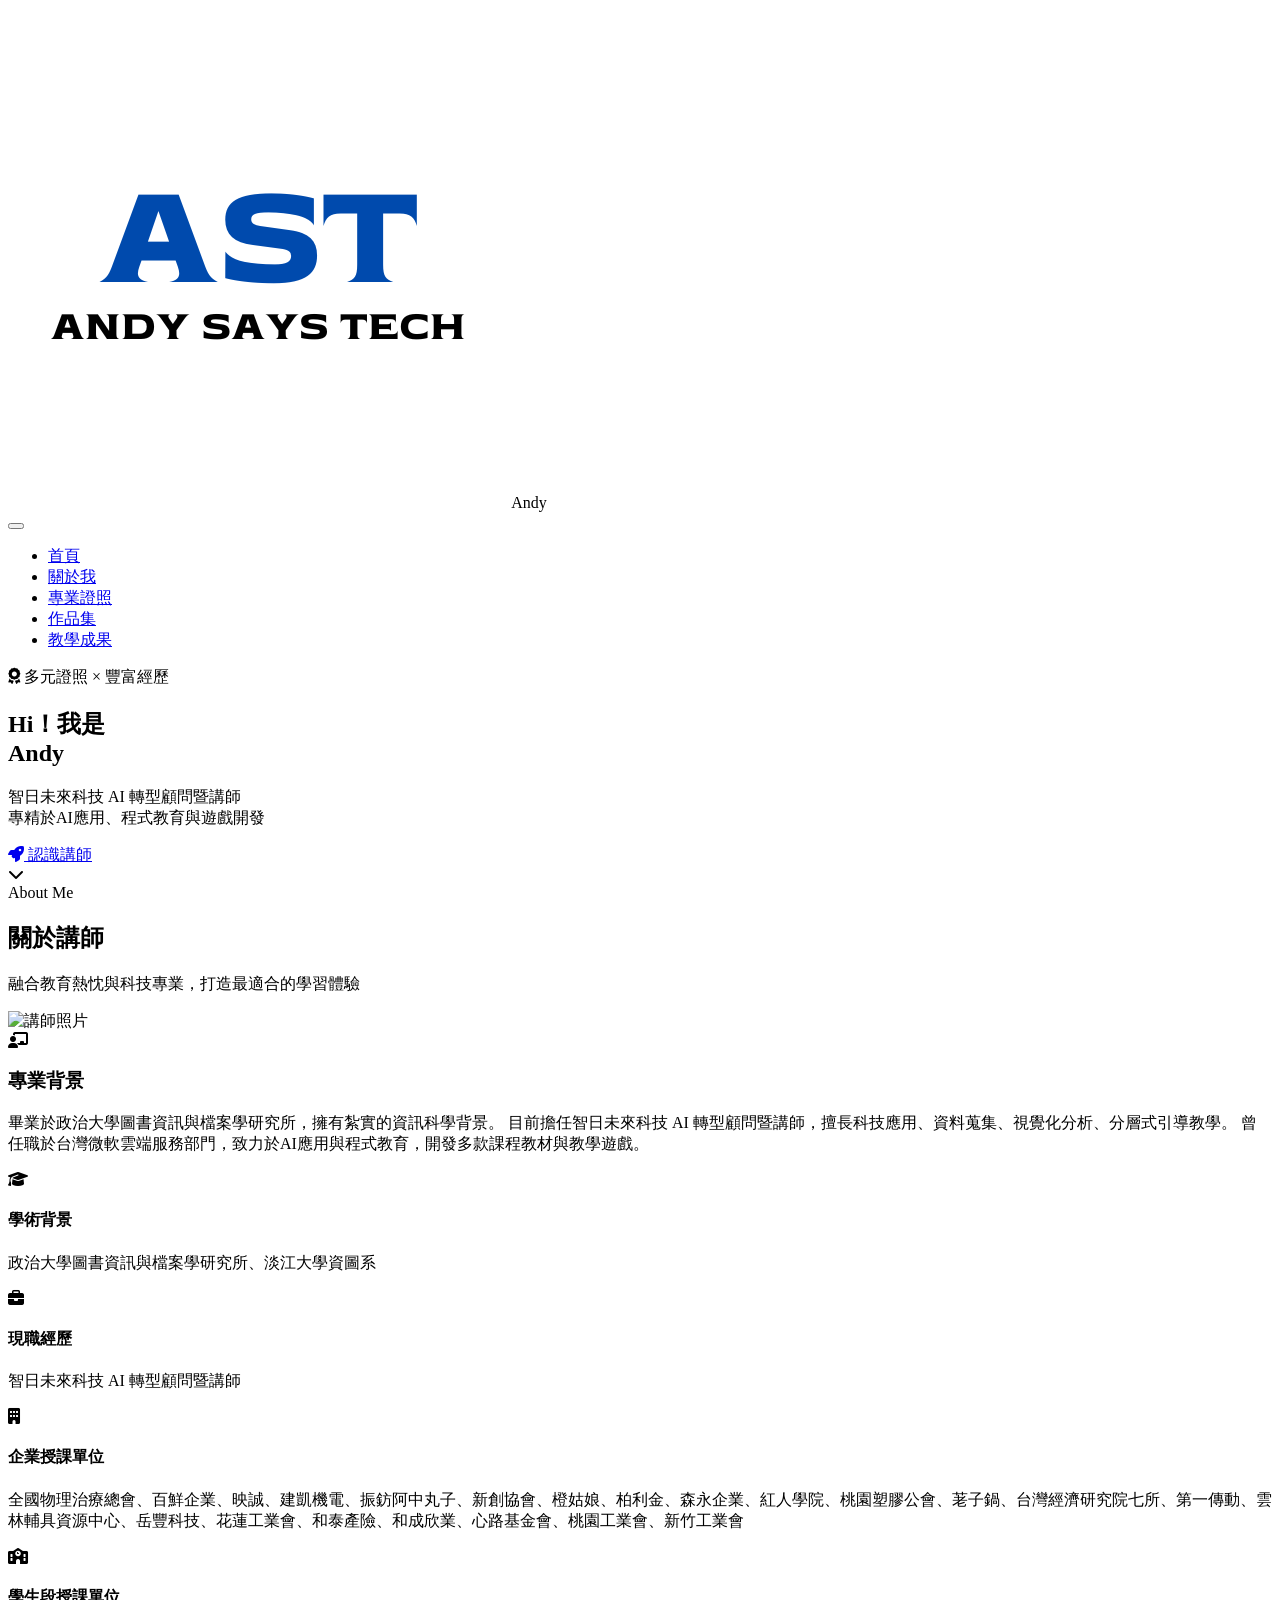
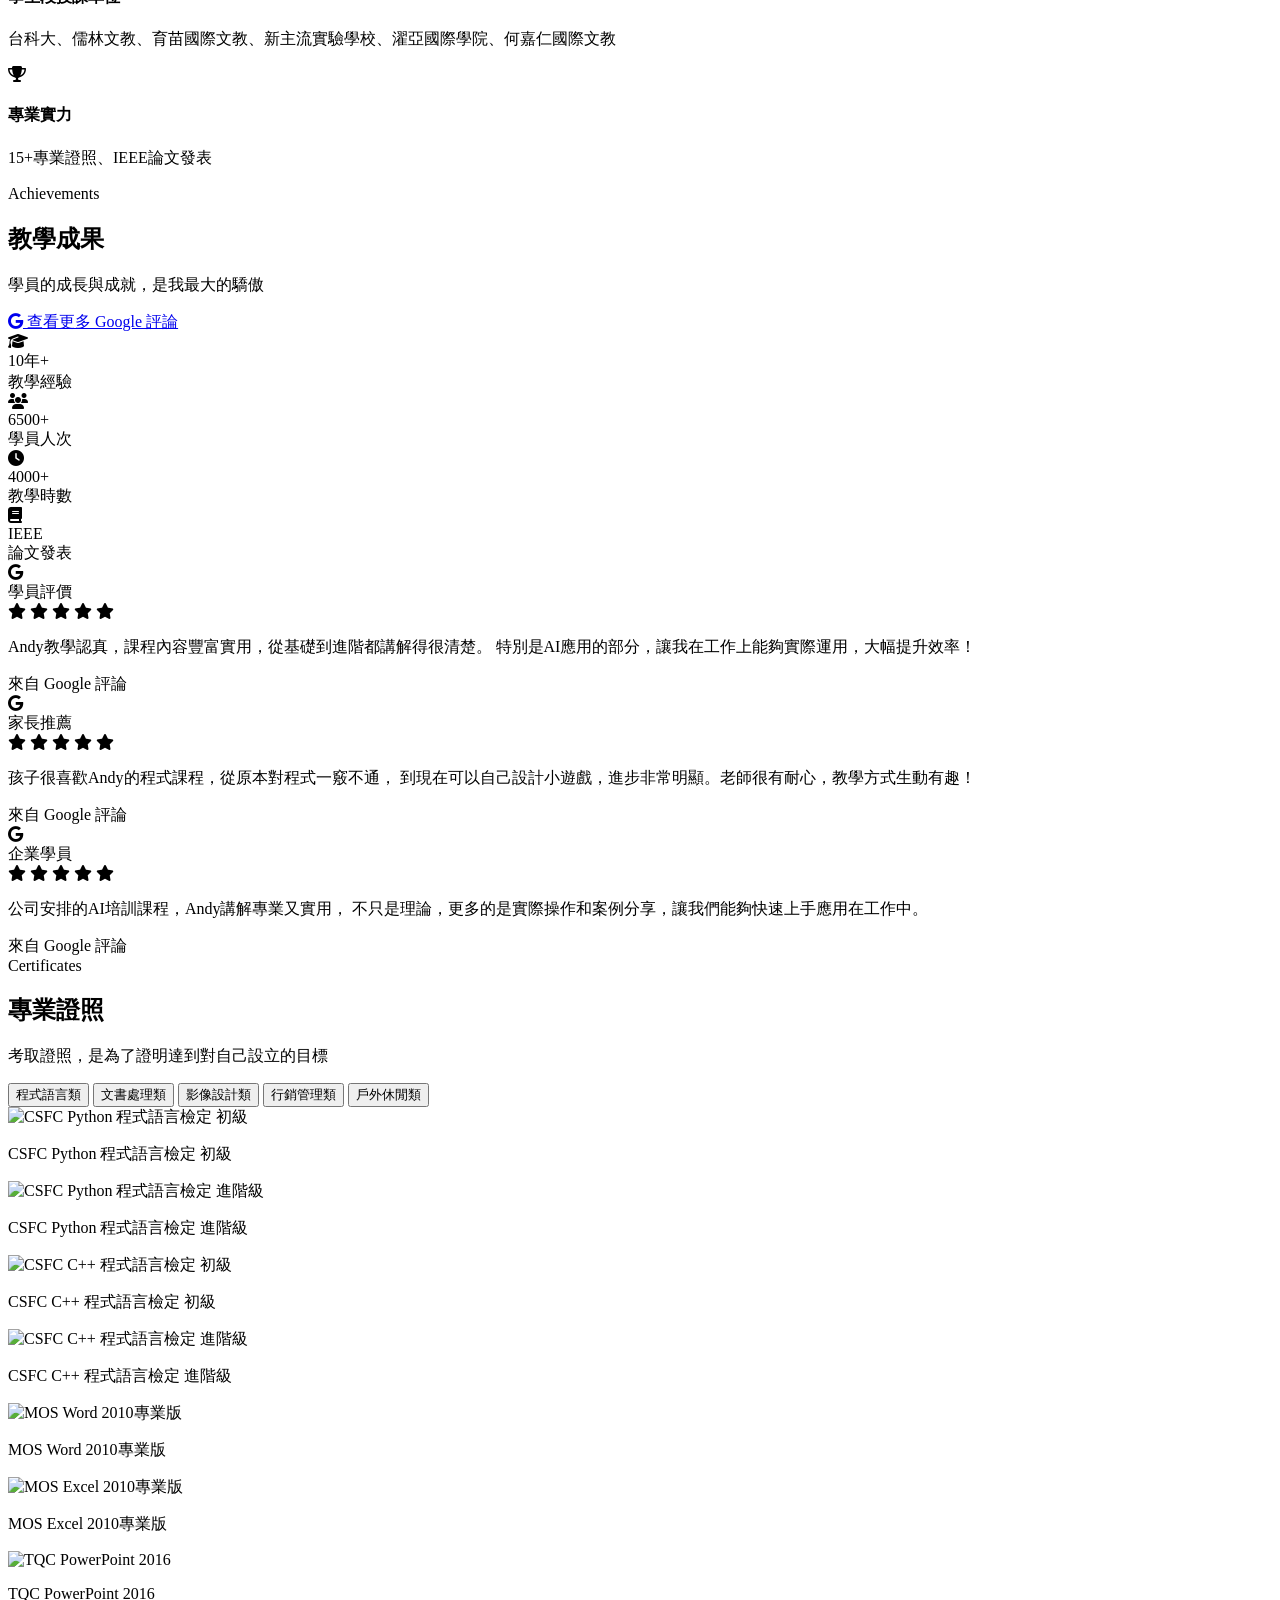
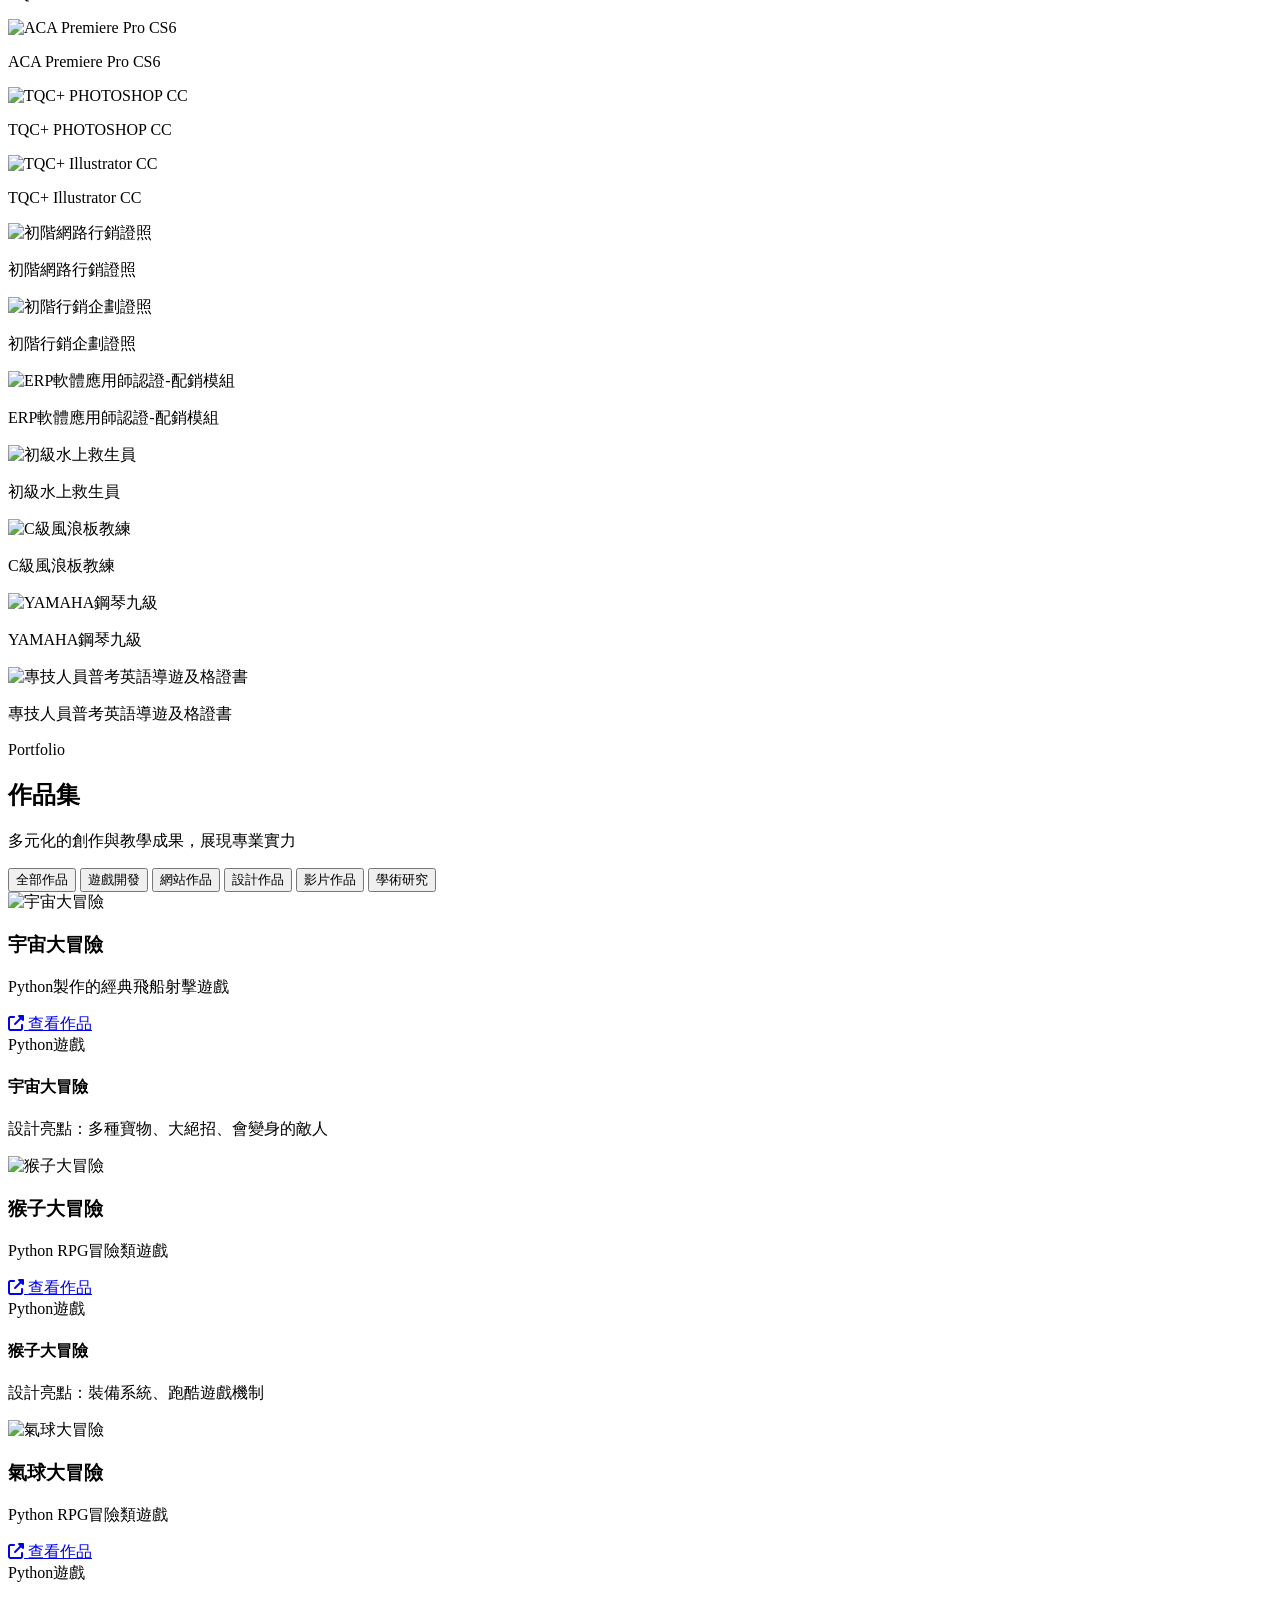
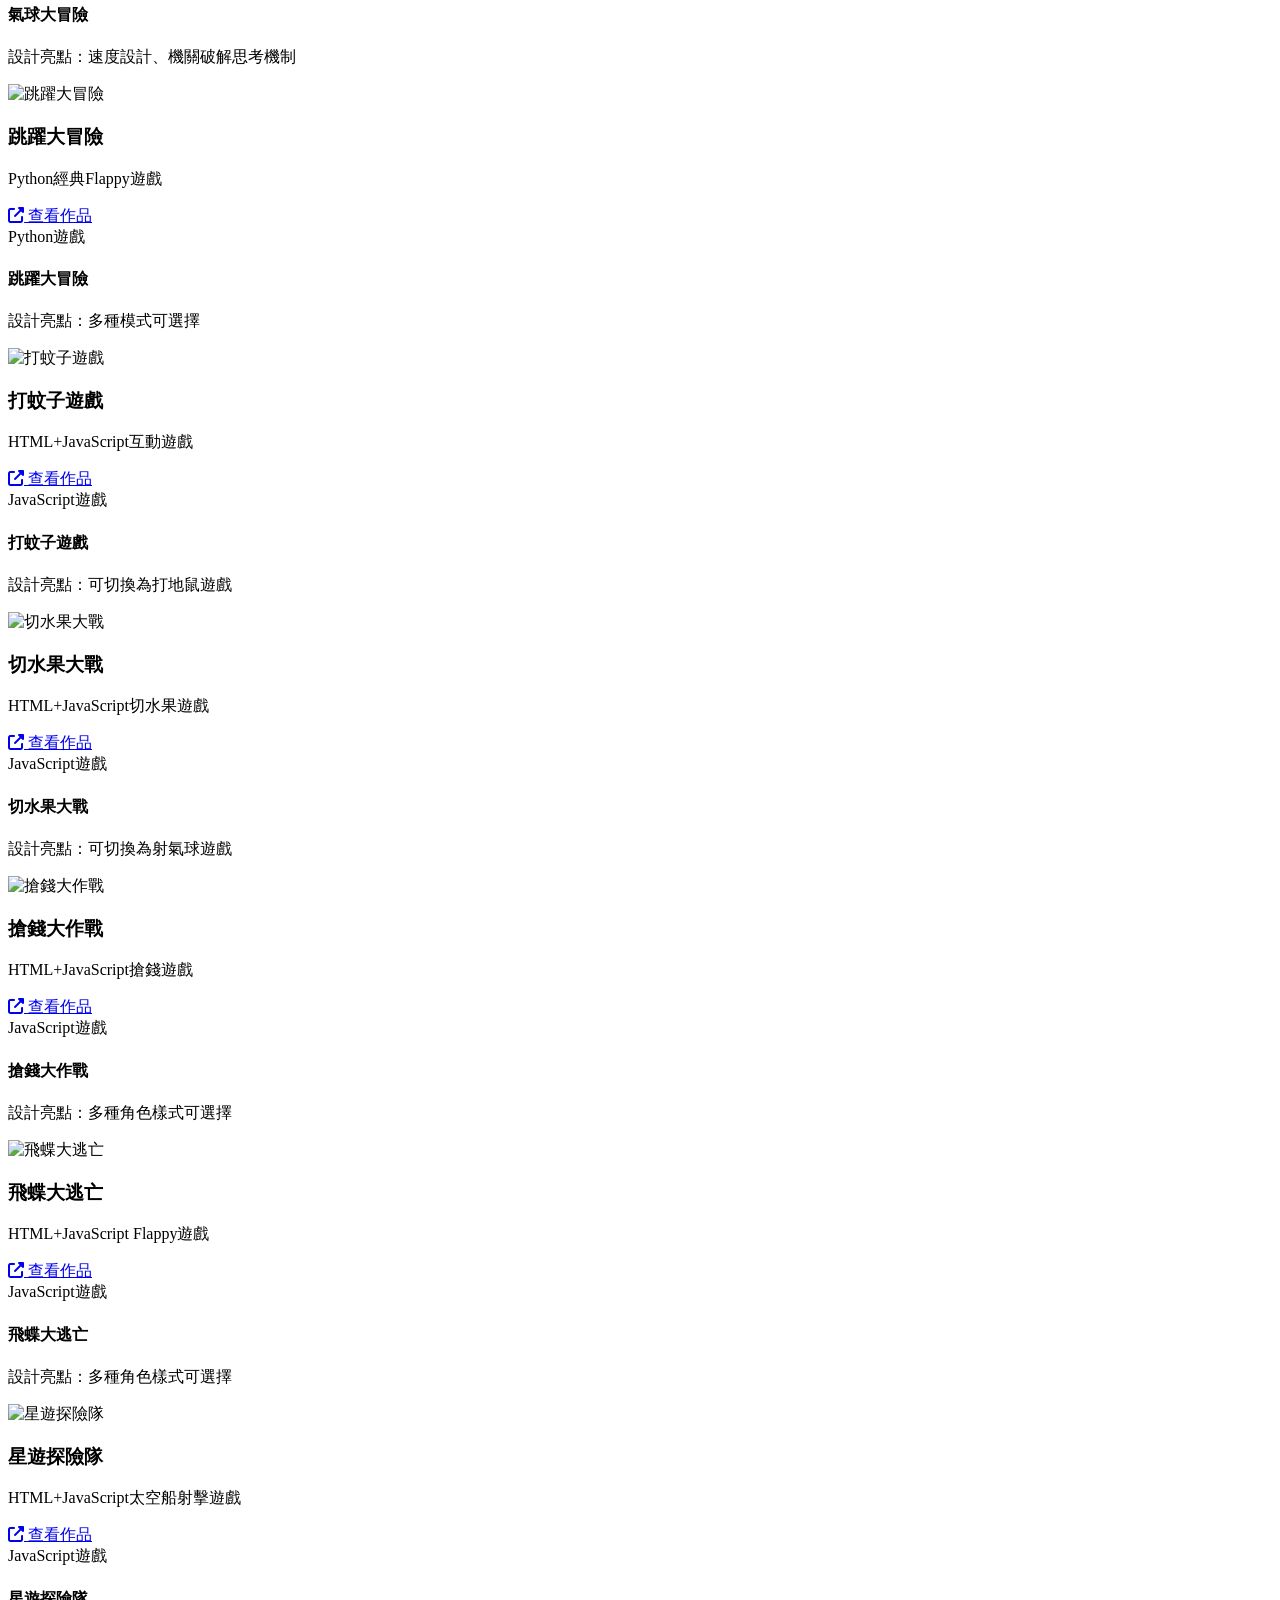
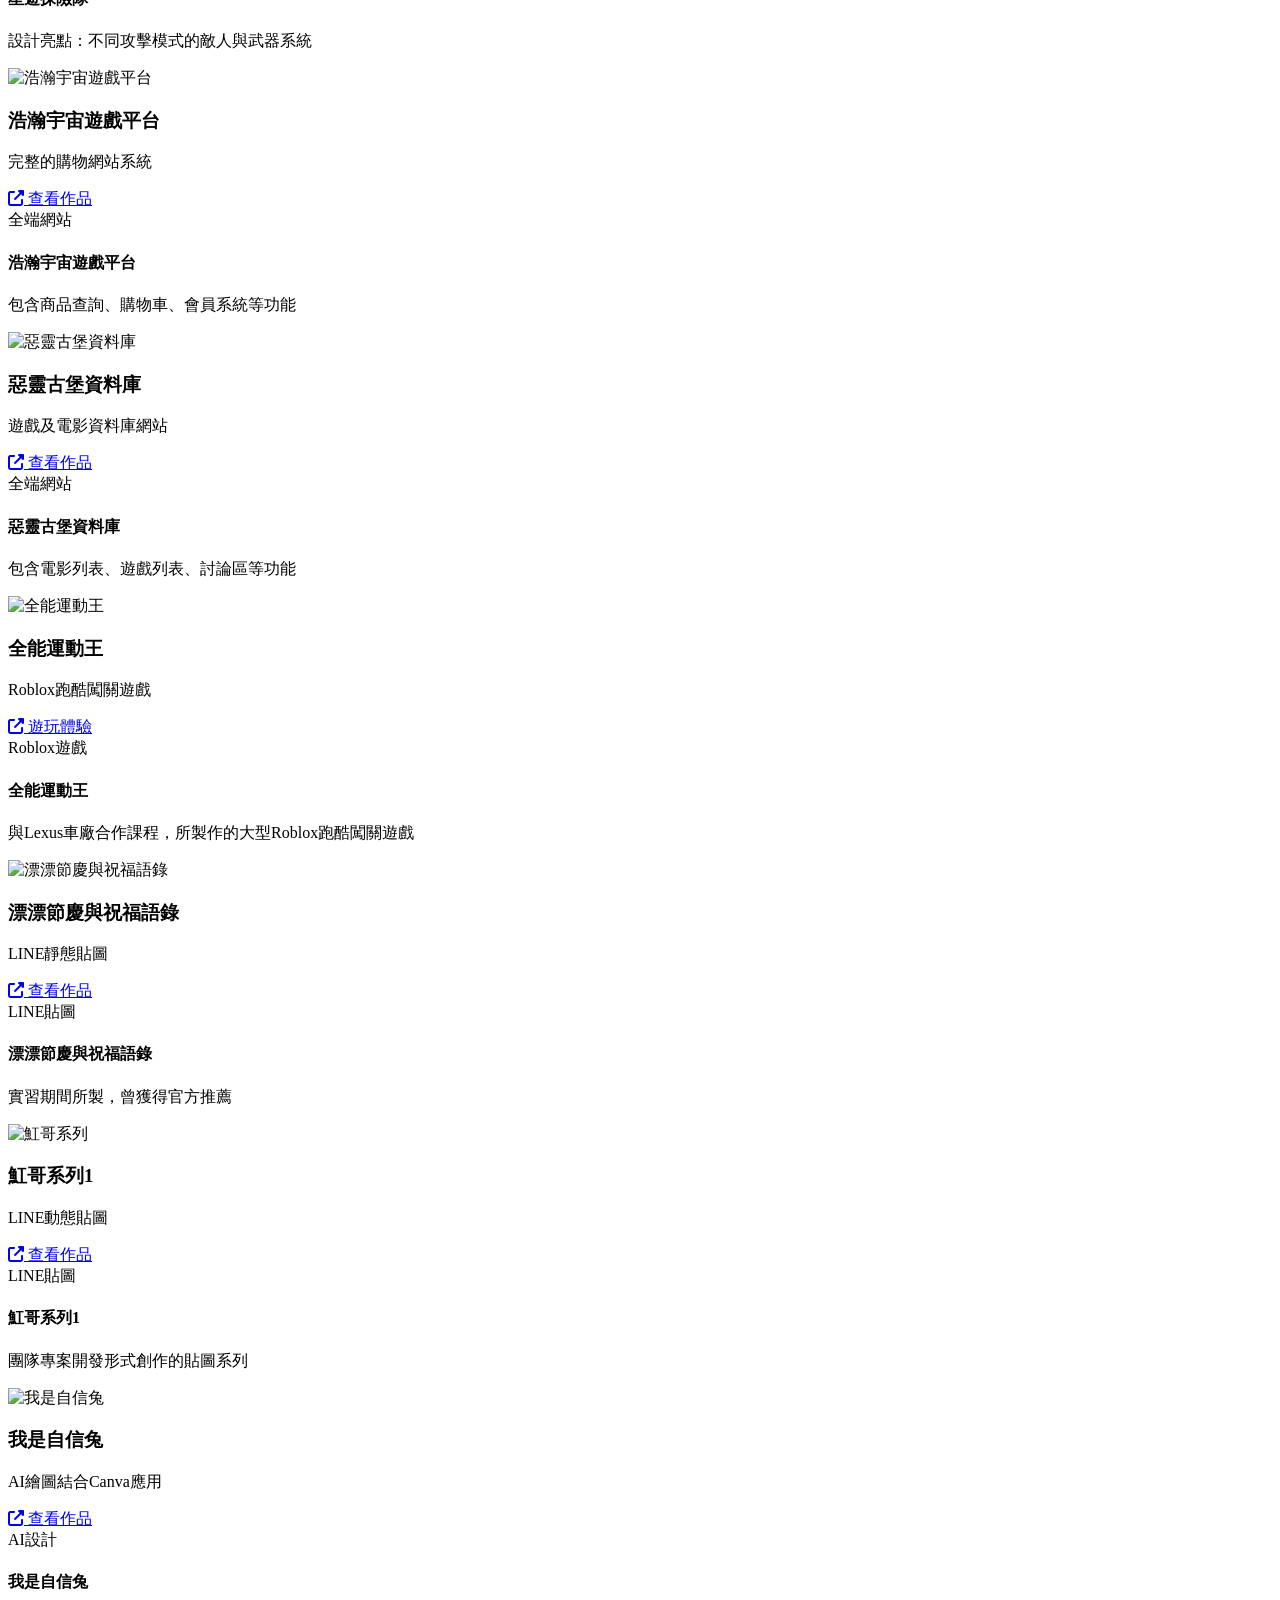
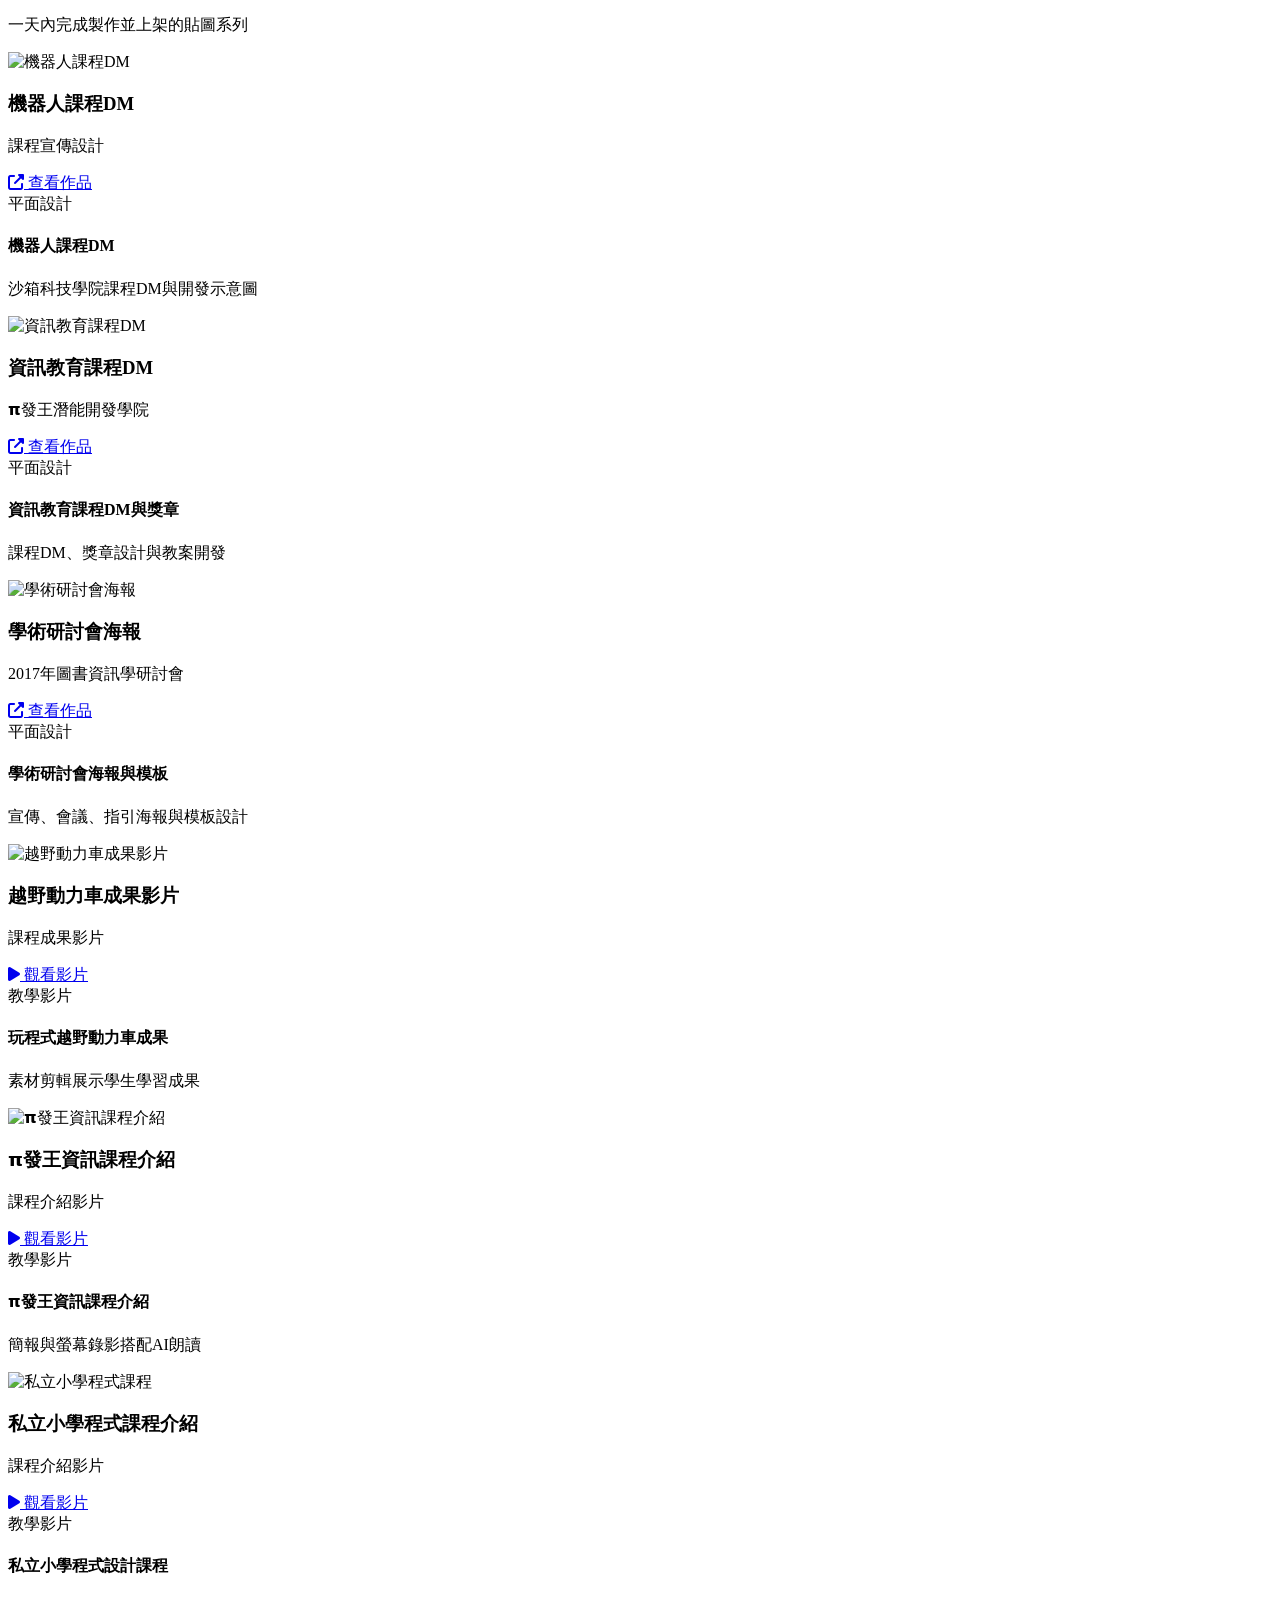
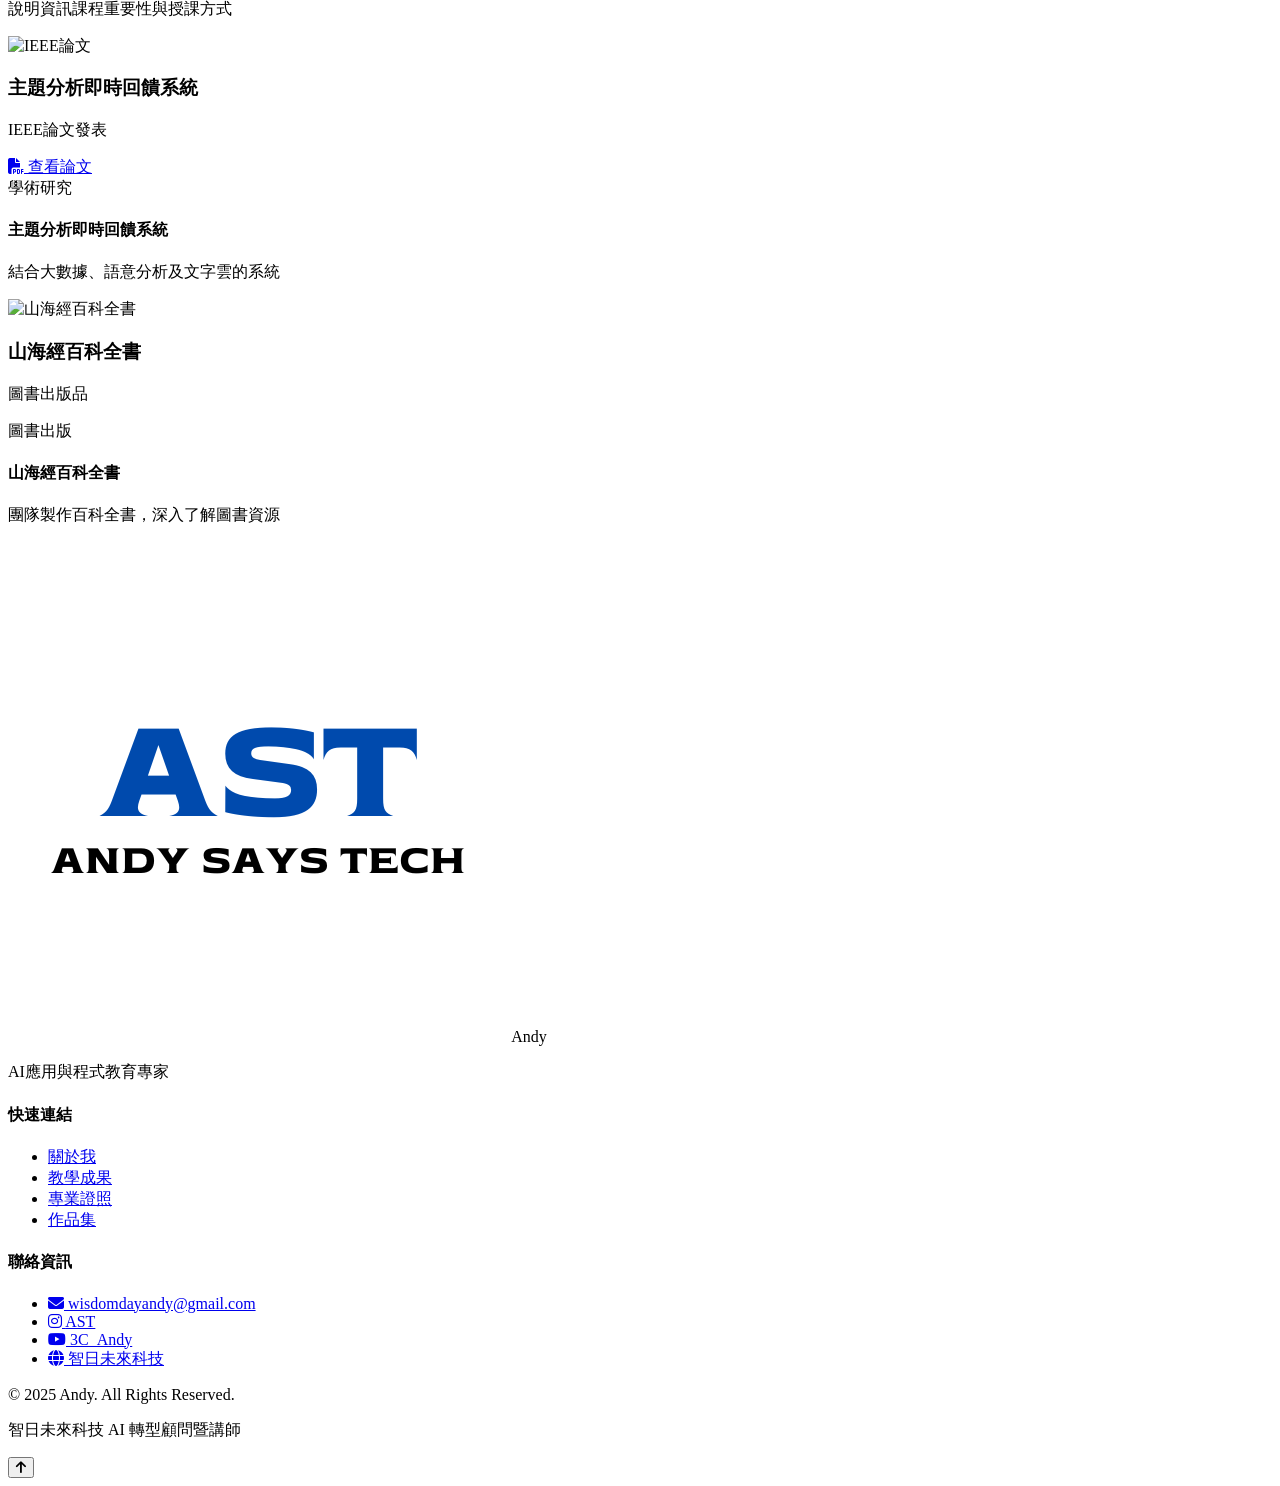
==== index.html @ 4bd56fa6 "Update: 更換為AndySaysTech品牌，使用AST.png logo" ====
<!DOCTYPE html>
<html lang="zh-TW">
<head>
    <meta charset="UTF-8">
    <meta name="viewport" content="width=device-width, initial-scale=1.0">
    <meta name="description" content="Andy - 智日未來科技 AI 轉型顧問暨講師，專精AI應用、程式教育、資料分析與教學遊戲開發">
    <meta name="keywords" content="Andy, AndySaysTech, AI教育, Python教學, JavaScript遊戲, AI應用, 智日未來科技, 程式教育">
    <meta name="author" content="Andy">
    <title>Andy | AI應用與程式教育專家</title>
    <link rel="icon" type="image/png" href="images/AST.png">
    <link rel="stylesheet" href="assets/css/instructor.css">
    <link rel="stylesheet" href="https://cdnjs.cloudflare.com/ajax/libs/font-awesome/6.4.0/css/all.min.css">
</head>
<body>
    <!-- 導航列 -->
    <nav class="navbar" id="navbar">
        <div class="container">
            <div class="nav-wrapper">
                <div class="logo">
                    <img src="images/AST.png" alt="Andy" class="logo-avatar">
                    <span>Andy</span>
                </div>
                <button class="mobile-menu-toggle" id="mobileMenuToggle">
                    <span></span>
                    <span></span>
                    <span></span>
                </button>
                <ul class="nav-menu" id="navMenu">
                    <li><a href="#home" class="nav-link">首頁</a></li>
                    <li><a href="#about" class="nav-link">關於我</a></li>
                    <li><a href="#certificates" class="nav-link">專業證照</a></li>
                    <li><a href="#portfolio" class="nav-link">作品集</a></li>
                    <li><a href="#achievements" class="nav-link">教學成果</a></li>
                </ul>
            </div>
        </div>
    </nav>

    <!-- 主視覺橫幅 -->
    <section id="home" class="hero">
        <div class="hero-background">
            <!-- 背景輪播圖片 -->
            <div class="hero-slideshow">
                <div class="hero-slide active" style="background-image: url('images/AI 課程培訓現場.jpg');"></div>
                <div class="hero-slide" style="background-image: url('images/實體課程實況.jpg');"></div>
                <div class="hero-slide" style="background-image: url('images/智日未來科技教育現場.jpg');"></div>
                <div class="hero-slide" style="background-image: url('images/企業內訓實戰.jpg');"></div>
            </div>
            <div class="hero-overlay"></div>
            <div class="tech-pattern"></div>
        </div>
        <div class="container">
            <div class="hero-content">
                <div class="hero-badge">
                    <i class="fas fa-award"></i>
                    <span>多元證照 × 豐富經歷</span>
                </div>
                <h1 class="hero-title">
                    Hi！我是<br>
                    <span class="gradient-text">Andy</span>
                </h1>
                <p class="hero-subtitle">
                    智日未來科技 AI 轉型顧問暨講師<br>
                    專精於AI應用、程式教育與遊戲開發
                </p>
                <div class="hero-buttons">
                    <a href="#about" class="btn btn-primary">
                        <i class="fas fa-rocket"></i>
                        認識講師
                    </a>
                </div>
            </div>
        </div>
        <div class="scroll-indicator">
            <i class="fas fa-chevron-down"></i>
        </div>
    </section>

    <!-- 關於我 -->
    <section id="about" class="about">
        <div class="container">
            <div class="section-header">
                <span class="section-tag">About Me</span>
                <h2 class="section-title">關於講師</h2>
                <p class="section-subtitle">融合教育熱忱與科技專業，打造最適合的學習體驗</p>
            </div>
            <div class="about-content">
                <div class="about-image">
                    <div class="image-wrapper">
                        <img src="images/aboutme.png" alt="講師照片">
                        <div class="image-overlay">
                            <i class="fas fa-chalkboard-teacher"></i>
                        </div>
                    </div>
                </div>
                <div class="about-info">
                    <div class="about-text">
                        <h3>專業背景</h3>
                        <p>
                            畢業於政治大學圖書資訊與檔案學研究所，擁有紮實的資訊科學背景。
                            目前擔任智日未來科技 AI 轉型顧問暨講師，擅長科技應用、資料蒐集、視覺化分析、分層式引導教學。
                            曾任職於台灣微軟雲端服務部門，致力於AI應用與程式教育，開發多款課程教材與教學遊戲。
                        </p>
                    </div>
                    <div class="about-highlights">
                        <div class="highlight-item">
                            <div class="highlight-icon">
                                <i class="fas fa-graduation-cap"></i>
                            </div>
                            <div class="highlight-content">
                                <h4>學術背景</h4>
                                <p>政治大學圖書資訊與檔案學研究所、淡江大學資圖系</p>
                            </div>
                        </div>
                        <div class="highlight-item">
                            <div class="highlight-icon">
                                <i class="fas fa-briefcase"></i>
                            </div>
                            <div class="highlight-content">
                                <h4>現職經歷</h4>
                                <p>智日未來科技 AI 轉型顧問暨講師</p>
                            </div>
                        </div>
                        <div class="highlight-item">
                            <div class="highlight-icon">
                                <i class="fas fa-building"></i>
                            </div>
                            <div class="highlight-content">
                                <h4>企業授課單位</h4>
                                <p>全國物理治療總會、百鮮企業、映誠、建凱機電、振鈁阿中丸子、新創協會、橙姑娘、柏利金、森永企業、紅人學院、桃園塑膠公會、荖子鍋、台灣經濟研究院七所、第一傳動、雲林輔具資源中心、岳豐科技、花蓮工業會、和泰產險、和成欣業、心路基金會、桃園工業會、新竹工業會</p>
                            </div>
                        </div>
                        <div class="highlight-item">
                            <div class="highlight-icon">
                                <i class="fas fa-school"></i>
                            </div>
                            <div class="highlight-content">
                                <h4>學生段授課單位</h4>
                                <p>台科大、儒林文教、育苗國際文教、新主流實驗學校、濯亞國際學院、何嘉仁國際文教</p>
                            </div>
                        </div>
                        <div class="highlight-item">
                            <div class="highlight-icon">
                                <i class="fas fa-trophy"></i>
                            </div>
                            <div class="highlight-content">
                                <h4>專業實力</h4>
                                <p>15+專業證照、IEEE論文發表</p>
                            </div>
                        </div>
                    </div>
                </div>
            </div>
        </div>
    </section>

    <!-- 教學成果 -->
    <section id="achievements" class="achievements">
        <div class="container">
            <div class="section-header">
                <span class="section-tag">Achievements</span>
                <h2 class="section-title">教學成果</h2>
                <p class="section-subtitle">學員的成長與成就，是我最大的驕傲</p>
                <a href="https://www.google.com/maps/place/%E7%91%9E%E6%AF%94%E6%99%BA%E6%85%A7%E7%A7%91%E6%8A%80%E8%82%A1%E4%BB%BD%E6%9C%89%E9%99%90%E5%85%AC%E5%8F%B8+airabbi+%2F+CodingBar/@25.0415706,121.5337444,17z/data=!4m8!3m7!1s0x3442a9bc89c7b333:0xd39313f859bc9d88!8m2!3d25.0415706!4d121.5363193!9m1!1b1!16s%2Fg%2F11kl2f_qr_?entry=ttu&g_ep=EgoyMDI1MTIwOS4wIKXMDSoKLDEwMDc5MjA3MUgBUAM%3D" target="_blank" class="google-reviews-link">
                    <i class="fab fa-google"></i> 查看更多 Google 評論
                </a>
            </div>
            <div class="achievements-content">
                <div class="achievement-stats">
                    <div class="stat-card">
                        <div class="stat-icon">
                            <i class="fas fa-graduation-cap"></i>
                        </div>
                        <div class="stat-info">
                            <div class="stat-value">10年+</div>
                            <div class="stat-label">教學經驗</div>
                        </div>
                    </div>
                    <div class="stat-card">
                        <div class="stat-icon">
                            <i class="fas fa-users"></i>
                        </div>
                        <div class="stat-info">
                            <div class="stat-value">6500+</div>
                            <div class="stat-label">學員人次</div>
                        </div>
                    </div>
                    <div class="stat-card">
                        <div class="stat-icon">
                            <i class="fas fa-clock"></i>
                        </div>
                        <div class="stat-info">
                            <div class="stat-value">4000+</div>
                            <div class="stat-label">教學時數</div>
                        </div>
                    </div>
                    <div class="stat-card">
                        <div class="stat-icon">
                            <i class="fas fa-book"></i>
                        </div>
                        <div class="stat-info">
                            <div class="stat-value">IEEE</div>
                            <div class="stat-label">論文發表</div>
                        </div>
                    </div>
                </div>
                <div class="testimonials">
                    <!-- Google評論 1 -->
                    <div class="testimonial-card google-review">
                        <div class="review-header">
                            <div class="author-avatar">
                                <i class="fab fa-google"></i>
                            </div>
                            <div class="author-info">
                                <div class="author-name">學員評價</div>
                                <div class="review-stars">
                                    <i class="fas fa-star"></i>
                                    <i class="fas fa-star"></i>
                                    <i class="fas fa-star"></i>
                                    <i class="fas fa-star"></i>
                                    <i class="fas fa-star"></i>
                                </div>
                            </div>
                        </div>
                        <p class="testimonial-text">
                            Andy教學認真，課程內容豐富實用，從基礎到進階都講解得很清楚。
                            特別是AI應用的部分，讓我在工作上能夠實際運用，大幅提升效率！
                        </p>
                        <div class="review-source">來自 Google 評論</div>
                    </div>

                    <!-- Google評論 2 -->
                    <div class="testimonial-card google-review">
                        <div class="review-header">
                            <div class="author-avatar">
                                <i class="fab fa-google"></i>
                            </div>
                            <div class="author-info">
                                <div class="author-name">家長推薦</div>
                                <div class="review-stars">
                                    <i class="fas fa-star"></i>
                                    <i class="fas fa-star"></i>
                                    <i class="fas fa-star"></i>
                                    <i class="fas fa-star"></i>
                                    <i class="fas fa-star"></i>
                                </div>
                            </div>
                        </div>
                        <p class="testimonial-text">
                            孩子很喜歡Andy的程式課程，從原本對程式一竅不通，
                            到現在可以自己設計小遊戲，進步非常明顯。老師很有耐心，教學方式生動有趣！
                        </p>
                        <div class="review-source">來自 Google 評論</div>
                    </div>

                    <!-- Google評論 3 -->
                    <div class="testimonial-card google-review">
                        <div class="review-header">
                            <div class="author-avatar">
                                <i class="fab fa-google"></i>
                            </div>
                            <div class="author-info">
                                <div class="author-name">企業學員</div>
                                <div class="review-stars">
                                    <i class="fas fa-star"></i>
                                    <i class="fas fa-star"></i>
                                    <i class="fas fa-star"></i>
                                    <i class="fas fa-star"></i>
                                    <i class="fas fa-star"></i>
                                </div>
                            </div>
                        </div>
                        <p class="testimonial-text">
                            公司安排的AI培訓課程，Andy講解專業又實用，
                            不只是理論，更多的是實際操作和案例分享，讓我們能夠快速上手應用在工作中。
                        </p>
                        <div class="review-source">來自 Google 評論</div>
                    </div>
                </div>
            </div>
        </div>
    </section>

    <!-- 專業證照 -->
    <section id="certificates" class="certificates">
        <div class="container">
            <div class="section-header">
                <span class="section-tag">Certificates</span>
                <h2 class="section-title">專業證照</h2>
                <p class="section-subtitle">考取證照，是為了證明達到對自己設立的目標</p>
            </div>
            
            <!-- 證照分類標籤 -->
            <div class="cert-tabs">
                <button class="cert-tab active" data-cert-category="programming">程式語言類</button>
                <button class="cert-tab" data-cert-category="office">文書處理類</button>
                <button class="cert-tab" data-cert-category="design">影像設計類</button>
                <button class="cert-tab" data-cert-category="marketing">行銷管理類</button>
                <button class="cert-tab" data-cert-category="leisure">戶外休閒類</button>
            </div>

            <!-- 證照展示區 -->
            <div class="cert-content">
                <!-- 程式語言類 -->
                <div class="cert-grid active" data-cert-group="programming">
                    <div class="cert-item">
                        <img src="images/license/license001.PNG" alt="CSFC Python 程式語言檢定 初級">
                        <p class="cert-name">CSFC Python 程式語言檢定 初級</p>
                    </div>
                    <div class="cert-item">
                        <img src="images/license/license002.PNG" alt="CSFC Python 程式語言檢定 進階級">
                        <p class="cert-name">CSFC Python 程式語言檢定 進階級</p>
                    </div>
                    <div class="cert-item">
                        <img src="images/license/license003.PNG" alt="CSFC C++ 程式語言檢定 初級">
                        <p class="cert-name">CSFC C++ 程式語言檢定 初級</p>
                    </div>
                    <div class="cert-item">
                        <img src="images/license/license004.PNG" alt="CSFC C++ 程式語言檢定 進階級">
                        <p class="cert-name">CSFC C++ 程式語言檢定 進階級</p>
                    </div>
                </div>

                <!-- 文書處理類 -->
                <div class="cert-grid" data-cert-group="office">
                    <div class="cert-item">
                        <img src="images/license/license101.jpg" alt="MOS Word 2010專業版">
                        <p class="cert-name">MOS Word 2010專業版</p>
                    </div>
                    <div class="cert-item">
                        <img src="images/license/license102.jpg" alt="MOS Excel 2010專業版">
                        <p class="cert-name">MOS Excel 2010專業版</p>
                    </div>
                    <div class="cert-item">
                        <img src="images/license/license103.jpg" alt="TQC PowerPoint 2016">
                        <p class="cert-name">TQC PowerPoint 2016</p>
                    </div>
                </div>

                <!-- 影像設計類 -->
                <div class="cert-grid" data-cert-group="design">
                    <div class="cert-item">
                        <img src="images/license/license201.jpg" alt="ACA Premiere Pro CS6">
                        <p class="cert-name">ACA Premiere Pro CS6</p>
                    </div>
                    <div class="cert-item">
                        <img src="images/license/license202.jpg" alt="TQC+ PHOTOSHOP CC">
                        <p class="cert-name">TQC+ PHOTOSHOP CC</p>
                    </div>
                    <div class="cert-item">
                        <img src="images/license/license203.jpg" alt="TQC+ Illustrator CC">
                        <p class="cert-name">TQC+ Illustrator CC</p>
                    </div>
                </div>

                <!-- 行銷管理類 -->
                <div class="cert-grid" data-cert-group="marketing">
                    <div class="cert-item">
                        <img src="images/license/license401.jpg" alt="初階網路行銷證照">
                        <p class="cert-name">初階網路行銷證照</p>
                    </div>
                    <div class="cert-item">
                        <img src="images/license/license402.jpg" alt="初階行銷企劃證照">
                        <p class="cert-name">初階行銷企劃證照</p>
                    </div>
                    <div class="cert-item">
                        <img src="images/license/license403.jpg" alt="ERP軟體應用師認證-配銷模組">
                        <p class="cert-name">ERP軟體應用師認證-配銷模組</p>
                    </div>
                </div>

                <!-- 戶外休閒類 -->
                <div class="cert-grid" data-cert-group="leisure">
                    <div class="cert-item">
                        <img src="images/license/license301.jpg" alt="初級水上救生員">
                        <p class="cert-name">初級水上救生員</p>
                    </div>
                    <div class="cert-item">
                        <img src="images/license/license304.jpg" alt="C級風浪板教練">
                        <p class="cert-name">C級風浪板教練</p>
                    </div>
                    <div class="cert-item">
                        <img src="images/license/license302.jpg" alt="YAMAHA鋼琴九級">
                        <p class="cert-name">YAMAHA鋼琴九級</p>
                    </div>
                    <div class="cert-item">
                        <img src="images/license/license303.jpg" alt="專技人員普考英語導遊及格證書">
                        <p class="cert-name">專技人員普考英語導遊及格證書</p>
                    </div>
                </div>
            </div>
        </div>
    </section>

    <!-- 作品集 -->
    <section id="portfolio" class="portfolio">
        <div class="container">
            <div class="section-header">
                <span class="section-tag">Portfolio</span>
                <h2 class="section-title">作品集</h2>
                <p class="section-subtitle">多元化的創作與教學成果，展現專業實力</p>
            </div>
            
            <!-- 作品分類標籤 -->
            <div class="portfolio-tabs">
                <button class="portfolio-tab active" data-category="all">全部作品</button>
                <button class="portfolio-tab" data-category="games">遊戲開發</button>
                <button class="portfolio-tab" data-category="websites">網站作品</button>
                <button class="portfolio-tab" data-category="design">設計作品</button>
                <button class="portfolio-tab" data-category="videos">影片作品</button>
                <button class="portfolio-tab" data-category="academic">學術研究</button>
            </div>

            <!-- 作品展示區 -->
            <div class="portfolio-grid">
                <!-- Python遊戲作品 -->
                <div class="portfolio-item" data-category="games">
                    <div class="portfolio-image">
                        <img src="images/work/work103.jpg" alt="宇宙大冒險">
                        <div class="portfolio-overlay">
                            <div class="portfolio-overlay-content">
                                <h3>宇宙大冒險</h3>
                                <p>Python製作的經典飛船射擊遊戲</p>
                                <a href="https://pixelpad.io/app/vnpgyfapwte/" target="_blank" class="portfolio-link">
                                    <i class="fas fa-external-link-alt"></i> 查看作品
                                </a>
                            </div>
                        </div>
                    </div>
                    <div class="portfolio-info">
                        <span class="portfolio-category">Python遊戲</span>
                        <h4>宇宙大冒險</h4>
                        <p>設計亮點：多種寶物、大絕招、會變身的敵人</p>
                    </div>
                </div>

                <div class="portfolio-item" data-category="games">
                    <div class="portfolio-image">
                        <img src="images/work/work104.jpg" alt="猴子大冒險">
                        <div class="portfolio-overlay">
                            <div class="portfolio-overlay-content">
                                <h3>猴子大冒險</h3>
                                <p>Python RPG冒險類遊戲</p>
                                <a href="https://pixelpad.io/app/pmwfwoktzxi/" target="_blank" class="portfolio-link">
                                    <i class="fas fa-external-link-alt"></i> 查看作品
                                </a>
                            </div>
                        </div>
                    </div>
                    <div class="portfolio-info">
                        <span class="portfolio-category">Python遊戲</span>
                        <h4>猴子大冒險</h4>
                        <p>設計亮點：裝備系統、跑酷遊戲機制</p>
                    </div>
                </div>

                <div class="portfolio-item" data-category="games">
                    <div class="portfolio-image">
                        <img src="images/work/work105.jpg" alt="氣球大冒險">
                        <div class="portfolio-overlay">
                            <div class="portfolio-overlay-content">
                                <h3>氣球大冒險</h3>
                                <p>Python RPG冒險類遊戲</p>
                                <a href="https://pixelpad.io/app/vkttkodoceu/" target="_blank" class="portfolio-link">
                                    <i class="fas fa-external-link-alt"></i> 查看作品
                                </a>
                            </div>
                        </div>
                    </div>
                    <div class="portfolio-info">
                        <span class="portfolio-category">Python遊戲</span>
                        <h4>氣球大冒險</h4>
                        <p>設計亮點：速度設計、機關破解思考機制</p>
                    </div>
                </div>

                <div class="portfolio-item" data-category="games">
                    <div class="portfolio-image">
                        <img src="images/work/work108.jpg" alt="跳躍大冒險">
                        <div class="portfolio-overlay">
                            <div class="portfolio-overlay-content">
                                <h3>跳躍大冒險</h3>
                                <p>Python經典Flappy遊戲</p>
                                <a href="https://pixelpad.io/app/vkdbhbxqghj/" target="_blank" class="portfolio-link">
                                    <i class="fas fa-external-link-alt"></i> 查看作品
                                </a>
                            </div>
                        </div>
                    </div>
                    <div class="portfolio-info">
                        <span class="portfolio-category">Python遊戲</span>
                        <h4>跳躍大冒險</h4>
                        <p>設計亮點：多種模式可選擇</p>
                    </div>
                </div>

                <!-- JavaScript遊戲作品 -->
                <div class="portfolio-item" data-category="games">
                    <div class="portfolio-image">
                        <img src="images/work/work109.jpg" alt="打蚊子遊戲">
                        <div class="portfolio-overlay">
                            <div class="portfolio-overlay-content">
                                <h3>打蚊子遊戲</h3>
                                <p>HTML+JavaScript互動遊戲</p>
                                <a href="https://piteacher.github.io/S1_Kill_Mosquito/" target="_blank" class="portfolio-link">
                                    <i class="fas fa-external-link-alt"></i> 查看作品
                                </a>
                            </div>
                        </div>
                    </div>
                    <div class="portfolio-info">
                        <span class="portfolio-category">JavaScript遊戲</span>
                        <h4>打蚊子遊戲</h4>
                        <p>設計亮點：可切換為打地鼠遊戲</p>
                    </div>
                </div>

                <div class="portfolio-item" data-category="games">
                    <div class="portfolio-image">
                        <img src="images/work/work110.jpg" alt="切水果大戰">
                        <div class="portfolio-overlay">
                            <div class="portfolio-overlay-content">
                                <h3>切水果大戰</h3>
                                <p>HTML+JavaScript切水果遊戲</p>
                                <a href="https://piteacher.github.io/V1_Cut_Fruit_Fight/" target="_blank" class="portfolio-link">
                                    <i class="fas fa-external-link-alt"></i> 查看作品
                                </a>
                            </div>
                        </div>
                    </div>
                    <div class="portfolio-info">
                        <span class="portfolio-category">JavaScript遊戲</span>
                        <h4>切水果大戰</h4>
                        <p>設計亮點：可切換為射氣球遊戲</p>
                    </div>
                </div>

                <div class="portfolio-item" data-category="games">
                    <div class="portfolio-image">
                        <img src="images/work/work111.JPG" alt="搶錢大作戰">
                        <div class="portfolio-overlay">
                            <div class="portfolio-overlay-content">
                                <h3>搶錢大作戰</h3>
                                <p>HTML+JavaScript搶錢遊戲</p>
                                <a href="https://piteacher.github.io/S2_Money_Grabber/" target="_blank" class="portfolio-link">
                                    <i class="fas fa-external-link-alt"></i> 查看作品
                                </a>
                            </div>
                        </div>
                    </div>
                    <div class="portfolio-info">
                        <span class="portfolio-category">JavaScript遊戲</span>
                        <h4>搶錢大作戰</h4>
                        <p>設計亮點：多種角色樣式可選擇</p>
                    </div>
                </div>

                <div class="portfolio-item" data-category="games">
                    <div class="portfolio-image">
                        <img src="images/work/work112.JPG" alt="飛蝶大逃亡">
                        <div class="portfolio-overlay">
                            <div class="portfolio-overlay-content">
                                <h3>飛蝶大逃亡</h3>
                                <p>HTML+JavaScript Flappy遊戲</p>
                                <a href="https://piteacher.github.io/S2_Flappy_Butterfly/" target="_blank" class="portfolio-link">
                                    <i class="fas fa-external-link-alt"></i> 查看作品
                                </a>
                            </div>
                        </div>
                    </div>
                    <div class="portfolio-info">
                        <span class="portfolio-category">JavaScript遊戲</span>
                        <h4>飛蝶大逃亡</h4>
                        <p>設計亮點：多種角色樣式可選擇</p>
                    </div>
                </div>

                <div class="portfolio-item" data-category="games">
                    <div class="portfolio-image">
                        <img src="images/work/work113.jpg" alt="星遊探險隊">
                        <div class="portfolio-overlay">
                            <div class="portfolio-overlay-content">
                                <h3>星遊探險隊</h3>
                                <p>HTML+JavaScript太空船射擊遊戲</p>
                                <a href="https://piteacher.github.io/V2_Interstellar_Adventure/" target="_blank" class="portfolio-link">
                                    <i class="fas fa-external-link-alt"></i> 查看作品
                                </a>
                            </div>
                        </div>
                    </div>
                    <div class="portfolio-info">
                        <span class="portfolio-category">JavaScript遊戲</span>
                        <h4>星遊探險隊</h4>
                        <p>設計亮點：不同攻擊模式的敵人與武器系統</p>
                    </div>
                </div>

                <!-- 網站作品 -->
                <div class="portfolio-item" data-category="websites">
                    <div class="portfolio-image">
                        <img src="images/work/work101.jpg" alt="浩瀚宇宙遊戲平台">
                        <div class="portfolio-overlay">
                            <div class="portfolio-overlay-content">
                                <h3>浩瀚宇宙遊戲平台</h3>
                                <p>完整的購物網站系統</p>
                                <a href="http://220.132.73.120/Andy_works/Game_Store/" target="_blank" class="portfolio-link">
                                    <i class="fas fa-external-link-alt"></i> 查看作品
                                </a>
                            </div>
                        </div>
                    </div>
                    <div class="portfolio-info">
                        <span class="portfolio-category">全端網站</span>
                        <h4>浩瀚宇宙遊戲平台</h4>
                        <p>包含商品查詢、購物車、會員系統等功能</p>
                    </div>
                </div>

                <div class="portfolio-item" data-category="websites">
                    <div class="portfolio-image">
                        <img src="images/work/work102.JPG" alt="惡靈古堡資料庫">
                        <div class="portfolio-overlay">
                            <div class="portfolio-overlay-content">
                                <h3>惡靈古堡資料庫</h3>
                                <p>遊戲及電影資料庫網站</p>
                                <a href="http://220.132.73.120/Andy_works/Resident_Evil/" target="_blank" class="portfolio-link">
                                    <i class="fas fa-external-link-alt"></i> 查看作品
                                </a>
                            </div>
                        </div>
                    </div>
                    <div class="portfolio-info">
                        <span class="portfolio-category">全端網站</span>
                        <h4>惡靈古堡資料庫</h4>
                        <p>包含電影列表、遊戲列表、討論區等功能</p>
                    </div>
                </div>

                <!-- Roblox遊戲作品 -->
                <div class="portfolio-item" data-category="games">
                    <div class="portfolio-image">
                        <img src="images/work/work114.png" alt="全能運動王">
                        <div class="portfolio-overlay">
                            <div class="portfolio-overlay-content">
                                <h3>全能運動王</h3>
                                <p>Roblox跑酷闖關遊戲</p>
                                <a href="https://www.roblox.com/games/17180272653/unnamed#!/about" target="_blank" class="portfolio-link">
                                    <i class="fas fa-external-link-alt"></i> 遊玩體驗
                                </a>
                            </div>
                        </div>
                    </div>
                    <div class="portfolio-info">
                        <span class="portfolio-category">Roblox遊戲</span>
                        <h4>全能運動王</h4>
                        <p>與Lexus車廠合作課程，所製作的大型Roblox跑酷闖關遊戲</p>
                    </div>
                </div>

                <!-- 設計作品 -->
                <div class="portfolio-item" data-category="design">
                    <div class="portfolio-image">
                        <img src="images/work/work201.jpg" alt="漂漂節慶與祝福語錄">
                        <div class="portfolio-overlay">
                            <div class="portfolio-overlay-content">
                                <h3>漂漂節慶與祝福語錄</h3>
                                <p>LINE靜態貼圖</p>
                                <a href="https://store.line.me/stickershop/product/1316087/zh-Hant" target="_blank" class="portfolio-link">
                                    <i class="fas fa-external-link-alt"></i> 查看作品
                                </a>
                            </div>
                        </div>
                    </div>
                    <div class="portfolio-info">
                        <span class="portfolio-category">LINE貼圖</span>
                        <h4>漂漂節慶與祝福語錄</h4>
                        <p>實習期間所製，曾獲得官方推薦</p>
                    </div>
                </div>

                <div class="portfolio-item" data-category="design">
                    <div class="portfolio-image">
                        <img src="images/work/work202.jpg" alt="魟哥系列">
                        <div class="portfolio-overlay">
                            <div class="portfolio-overlay-content">
                                <h3>魟哥系列1</h3>
                                <p>LINE動態貼圖</p>
                                <a href="https://store.line.me/stickershop/product/1316067/zh-Hant" target="_blank" class="portfolio-link">
                                    <i class="fas fa-external-link-alt"></i> 查看作品
                                </a>
                            </div>
                        </div>
                    </div>
                    <div class="portfolio-info">
                        <span class="portfolio-category">LINE貼圖</span>
                        <h4>魟哥系列1</h4>
                        <p>團隊專案開發形式創作的貼圖系列</p>
                    </div>
                </div>

                <div class="portfolio-item" data-category="design">
                    <div class="portfolio-image">
                        <img src="images/work/work210.jpg" alt="我是自信兔">
                        <div class="portfolio-overlay">
                            <div class="portfolio-overlay-content">
                                <h3>我是自信兔</h3>
                                <p>AI繪圖結合Canva應用</p>
                                <a href="https://store.line.me/stickershop/product/24710002/zh-Hant" target="_blank" class="portfolio-link">
                                    <i class="fas fa-external-link-alt"></i> 查看作品
                                </a>
                            </div>
                        </div>
                    </div>
                    <div class="portfolio-info">
                        <span class="portfolio-category">AI設計</span>
                        <h4>我是自信兔</h4>
                        <p>一天內完成製作並上架的貼圖系列</p>
                    </div>
                </div>

                <div class="portfolio-item" data-category="design">
                    <div class="portfolio-image">
                        <img src="images/work/work207.jpg" alt="機器人課程DM">
                        <div class="portfolio-overlay">
                            <div class="portfolio-overlay-content">
                                <h3>機器人課程DM</h3>
                                <p>課程宣傳設計</p>
                                <a href="https://imgur.com/zdf2sfS" target="_blank" class="portfolio-link">
                                    <i class="fas fa-external-link-alt"></i> 查看作品
                                </a>
                            </div>
                        </div>
                    </div>
                    <div class="portfolio-info">
                        <span class="portfolio-category">平面設計</span>
                        <h4>機器人課程DM</h4>
                        <p>沙箱科技學院課程DM與開發示意圖</p>
                    </div>
                </div>

                <div class="portfolio-item" data-category="design">
                    <div class="portfolio-image">
                        <img src="images/work/work208.jpg" alt="資訊教育課程DM">
                        <div class="portfolio-overlay">
                            <div class="portfolio-overlay-content">
                                <h3>資訊教育課程DM</h3>
                                <p>𝝿發王潛能開發學院</p>
                                <a href="https://linevoom.line.me/user/_ddS6o1AhWCkzgBIjJD31XUGXk1aQAF7y_ylh2sw" target="_blank" class="portfolio-link">
                                    <i class="fas fa-external-link-alt"></i> 查看作品
                                </a>
                            </div>
                        </div>
                    </div>
                    <div class="portfolio-info">
                        <span class="portfolio-category">平面設計</span>
                        <h4>資訊教育課程DM與獎章</h4>
                        <p>課程DM、獎章設計與教案開發</p>
                    </div>
                </div>

                <div class="portfolio-item" data-category="design">
                    <div class="portfolio-image">
                        <img src="images/work/work209.png" alt="學術研討會海報">
                        <div class="portfolio-overlay">
                            <div class="portfolio-overlay-content">
                                <h3>學術研討會海報</h3>
                                <p>2017年圖書資訊學研討會</p>
                                <a href="https://ncculias.nccu.edu.tw/PageAlbum/Detail?fid=6093&id=794" target="_blank" class="portfolio-link">
                                    <i class="fas fa-external-link-alt"></i> 查看作品
                                </a>
                            </div>
                        </div>
                    </div>
                    <div class="portfolio-info">
                        <span class="portfolio-category">平面設計</span>
                        <h4>學術研討會海報與模板</h4>
                        <p>宣傳、會議、指引海報與模板設計</p>
                    </div>
                </div>

                <!-- 影片作品 -->
                <div class="portfolio-item" data-category="videos">
                    <div class="portfolio-image">
                        <img src="images/work/work404.png" alt="越野動力車成果影片">
                        <div class="portfolio-overlay">
                            <div class="portfolio-overlay-content">
                                <h3>越野動力車成果影片</h3>
                                <p>課程成果影片</p>
                                <a href="https://youtu.be/m0s96ITOZbw" target="_blank" class="portfolio-link">
                                    <i class="fas fa-play"></i> 觀看影片
                                </a>
                            </div>
                        </div>
                    </div>
                    <div class="portfolio-info">
                        <span class="portfolio-category">教學影片</span>
                        <h4>玩程式越野動力車成果</h4>
                        <p>素材剪輯展示學生學習成果</p>
                    </div>
                </div>

                <div class="portfolio-item" data-category="videos">
                    <div class="portfolio-image">
                        <img src="images/work/work403.JPG" alt="𝝿發王資訊課程介紹">
                        <div class="portfolio-overlay">
                            <div class="portfolio-overlay-content">
                                <h3>𝝿發王資訊課程介紹</h3>
                                <p>課程介紹影片</p>
                                <a href="https://youtu.be/MAaJBuVgsis" target="_blank" class="portfolio-link">
                                    <i class="fas fa-play"></i> 觀看影片
                                </a>
                            </div>
                        </div>
                    </div>
                    <div class="portfolio-info">
                        <span class="portfolio-category">教學影片</span>
                        <h4>𝝿發王資訊課程介紹</h4>
                        <p>簡報與螢幕錄影搭配AI朗讀</p>
                    </div>
                </div>

                <div class="portfolio-item" data-category="videos">
                    <div class="portfolio-image">
                        <img src="images/work/work402.jpg" alt="私立小學程式課程">
                        <div class="portfolio-overlay">
                            <div class="portfolio-overlay-content">
                                <h3>私立小學程式課程介紹</h3>
                                <p>課程介紹影片</p>
                                <a href="https://www.youtube.com/watch?v=jUEa4-SZmMk" target="_blank" class="portfolio-link">
                                    <i class="fas fa-play"></i> 觀看影片
                                </a>
                            </div>
                        </div>
                    </div>
                    <div class="portfolio-info">
                        <span class="portfolio-category">教學影片</span>
                        <h4>私立小學程式設計課程</h4>
                        <p>說明資訊課程重要性與授課方式</p>
                    </div>
                </div>

                <!-- 學術作品 -->
                <div class="portfolio-item" data-category="academic">
                    <div class="portfolio-image">
                        <img src="images/work/work304.jpg" alt="IEEE論文">
                        <div class="portfolio-overlay">
                            <div class="portfolio-overlay-content">
                                <h3>主題分析即時回饋系統</h3>
                                <p>IEEE論文發表</p>
                                <a href="https://www.sciencedirect.com/science/article/abs/pii/S0360131520302931" target="_blank" class="portfolio-link">
                                    <i class="fas fa-file-pdf"></i> 查看論文
                                </a>
                            </div>
                        </div>
                    </div>
                    <div class="portfolio-info">
                        <span class="portfolio-category">學術研究</span>
                        <h4>主題分析即時回饋系統</h4>
                        <p>結合大數據、語意分析及文字雲的系統</p>
                    </div>
                </div>

                <div class="portfolio-item" data-category="academic">
                    <div class="portfolio-image">
                        <img src="images/work/work301.jpg" alt="山海經百科全書">
                        <div class="portfolio-overlay">
                            <div class="portfolio-overlay-content">
                                <h3>山海經百科全書</h3>
                                <p>圖書出版品</p>
                            </div>
                        </div>
                    </div>
                    <div class="portfolio-info">
                        <span class="portfolio-category">圖書出版</span>
                        <h4>山海經百科全書</h4>
                        <p>團隊製作百科全書，深入了解圖書資源</p>
                    </div>
                </div>
            </div>
        </div>
    </section>

    <!-- 頁尾 -->
    <footer class="footer">
        <div class="container">
            <div class="footer-content">
                <div class="footer-brand">
                    <div class="footer-logo">
                        <img src="images/AST.png" alt="Andy" class="footer-avatar">
                        <span>Andy</span>
                    </div>
                    <p class="footer-tagline">AI應用與程式教育專家</p>
                </div>
                <div class="footer-links">
                    <div class="footer-column">
                        <h4>快速連結</h4>
                        <ul>
                            <li><a href="#about">關於我</a></li>
                            <li><a href="#achievements">教學成果</a></li>
                            <li><a href="#certificates">專業證照</a></li>
                            <li><a href="#portfolio">作品集</a></li>
                        </ul>
                    </div>
                    <div class="footer-column">
                        <h4>聯絡資訊</h4>
                        <ul>
                            <li>
                                <a href="mailto:wisdomdayandy@gmail.com" class="social-link">
                                    <i class="fas fa-envelope"></i> <span>wisdomdayandy@gmail.com</span>
                                </a>
                            </li>
                            <li>
                                <a href="https://www.instagram.com/AST/" target="_blank" class="social-link">
                                    <i class="fab fa-instagram"></i> <span>AST</span>
                                </a>
                            </li>
                            <li>
                                <a href="https://www.youtube.com/@3C_Andy" target="_blank" class="social-link">
                                    <i class="fab fa-youtube"></i> <span>3C_Andy</span>
                                </a>
                            </li>
                            <li>
                                <a href="https://wisdomdaytech.github.io/com.tw/#home" target="_blank" class="social-link">
                                    <i class="fas fa-globe"></i> <span>智日未來科技</span>
                                </a>
                            </li>
                        </ul>
                    </div>
                </div>
            </div>
            <div class="footer-bottom">
                <p>&copy; 2025 Andy. All Rights Reserved.</p>
                <p class="footer-note">智日未來科技 AI 轉型顧問暨講師</p>
            </div>
        </div>
    </footer>

    <!-- 回到頂部按鈕 -->
    <button class="back-to-top" id="backToTop">
        <i class="fas fa-arrow-up"></i>
    </button>

    <script>
        console.log('=== 內嵌測試腳本開始 ===');
        
        // 測試1：頁面載入
        console.log('頁面已載入');
        
        // 測試2：等待DOM載入
        document.addEventListener('DOMContentLoaded', function() {
            console.log('DOM已載入');
            
            // ==================== Hero背景輪播功能 ====================
            const heroSlides = document.querySelectorAll('.hero-slide');
            let currentSlide = 0;
            
            function showNextSlide() {
                heroSlides[currentSlide].classList.remove('active');
                currentSlide = (currentSlide + 1) % heroSlides.length;
                heroSlides[currentSlide].classList.add('active');
            }
            
            // 每5秒切換一張圖片
            if (heroSlides.length > 0) {
                setInterval(showNextSlide, 5000);
                console.log('背景輪播已啟動，共', heroSlides.length, '張圖片');
            }
            
            // 證照按鈕功能
            const certTabs = document.querySelectorAll('.cert-tab');
            const certGrids = document.querySelectorAll('.cert-grid');
            
            console.log('找到證照標籤:', certTabs.length, '個');
            console.log('找到證照區塊:', certGrids.length, '個');
            
            certTabs.forEach(function(tab) {
                tab.addEventListener('click', function() {
                    console.log('點擊證照標籤:', this.textContent);
                    
                    // 移除所有active
                    certTabs.forEach(function(t) {
                        t.classList.remove('active');
                    });
                    certGrids.forEach(function(g) {
                        g.classList.remove('active');
                    });
                    
                    // 添加active
                    this.classList.add('active');
                    
                    const category = this.getAttribute('data-cert-category');
                    const targetGrid = document.querySelector('[data-cert-group="' + category + '"]');
                    
                    if (targetGrid) {
                        targetGrid.classList.add('active');
                        console.log('切換成功:', category);
                    } else {
                        console.log('找不到目標:', category);
                    }
                });
            });
            
            // 作品集按鈕功能
            const portfolioTabs = document.querySelectorAll('.portfolio-tab');
            const portfolioItems = document.querySelectorAll('.portfolio-item');
            
            console.log('找到作品集標籤:', portfolioTabs.length, '個');
            console.log('找到作品集項目:', portfolioItems.length, '個');
            
            portfolioTabs.forEach(function(tab) {
                tab.addEventListener('click', function() {
                    console.log('點擊作品集標籤:', this.textContent);
                    
                    // 移除所有active
                    portfolioTabs.forEach(function(t) {
                        t.classList.remove('active');
                    });
                    
                    // 添加active
                    this.classList.add('active');
                    
                    const category = this.getAttribute('data-category');
                    
                    // 篩選作品
                    portfolioItems.forEach(function(item) {
                        if (category === 'all' || item.getAttribute('data-category') === category) {
                            item.style.display = 'block';
                            setTimeout(function() {
                                item.style.opacity = '1';
                                item.style.transform = 'translateY(0)';
                            }, 10);
                        } else {
                            item.style.opacity = '0';
                            item.style.transform = 'translateY(20px)';
                            setTimeout(function() {
                                item.style.display = 'none';
                            }, 300);
                        }
                    });
                    
                    console.log('作品集篩選:', category);
                });
            });
            
            console.log('所有事件監聽器已設置');
        });
    </script>
    <script src="assets/js/instructor.js"></script>
</body>
</html>
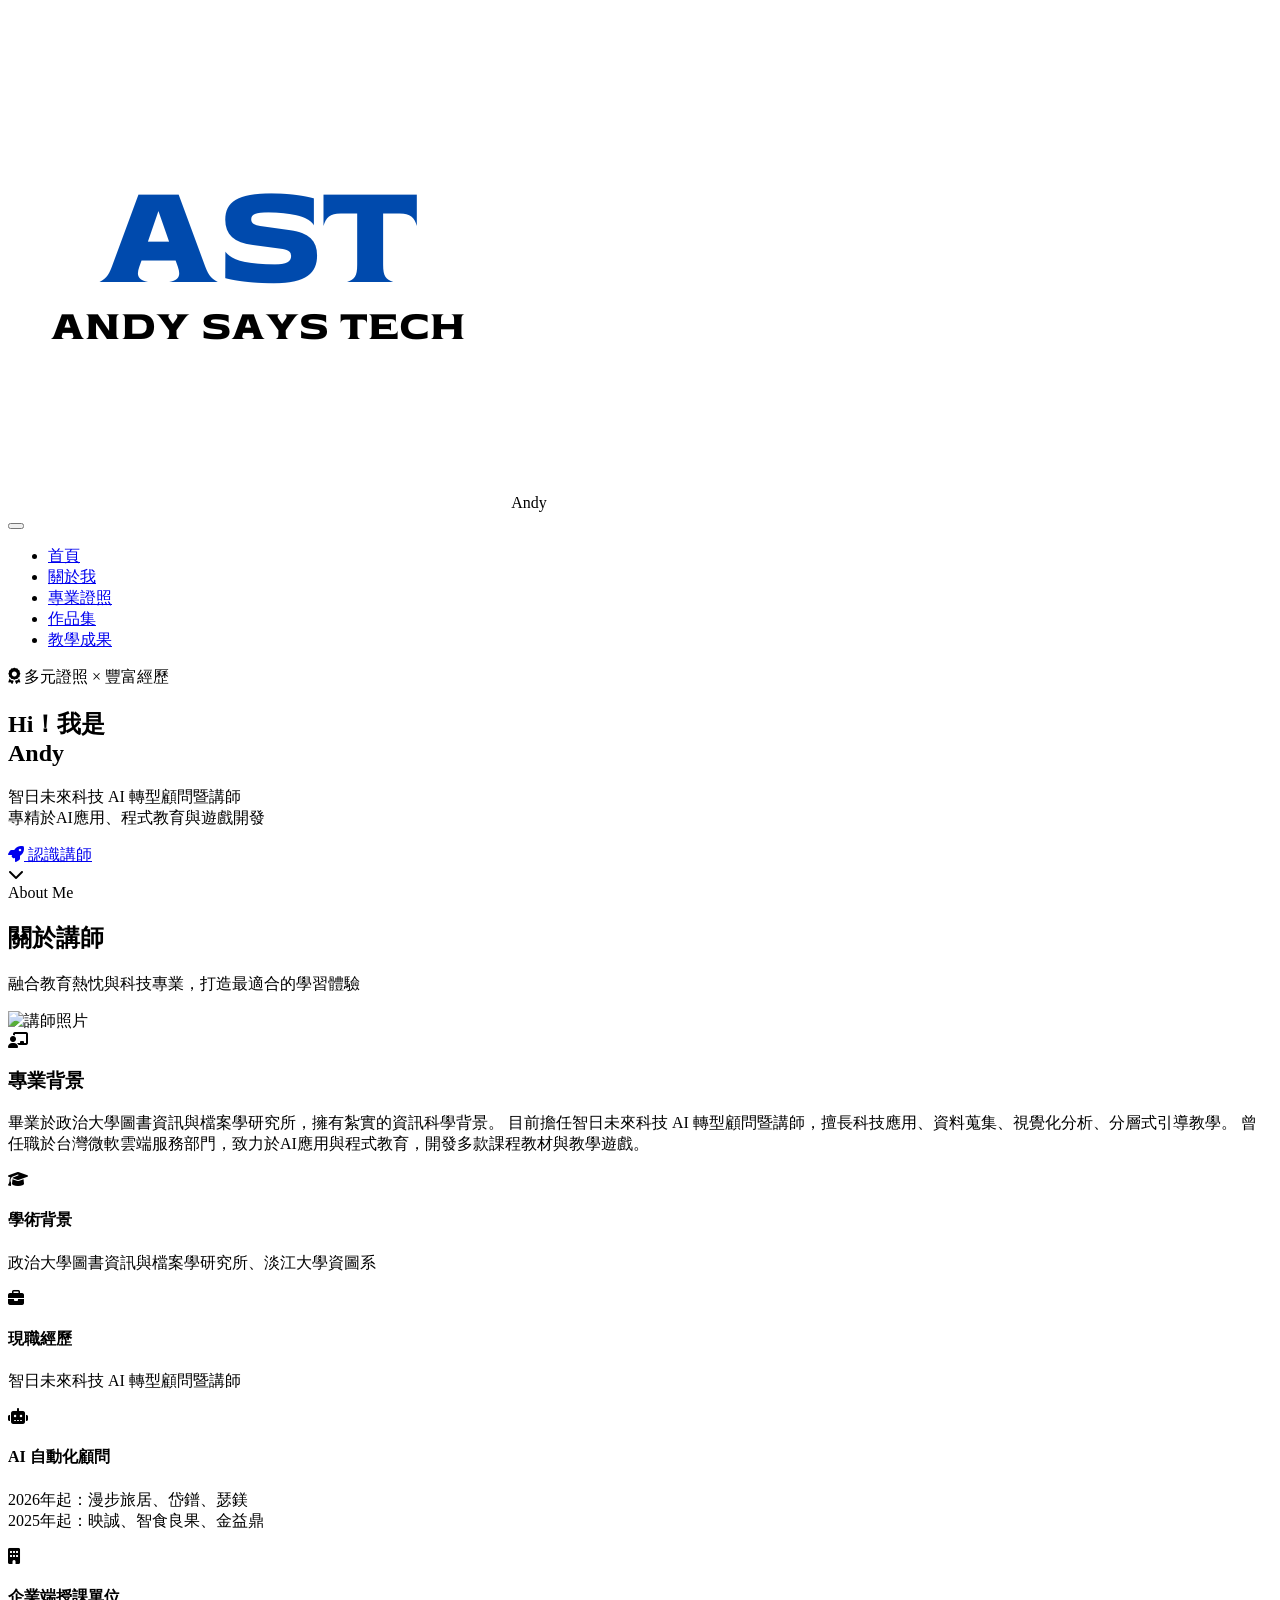
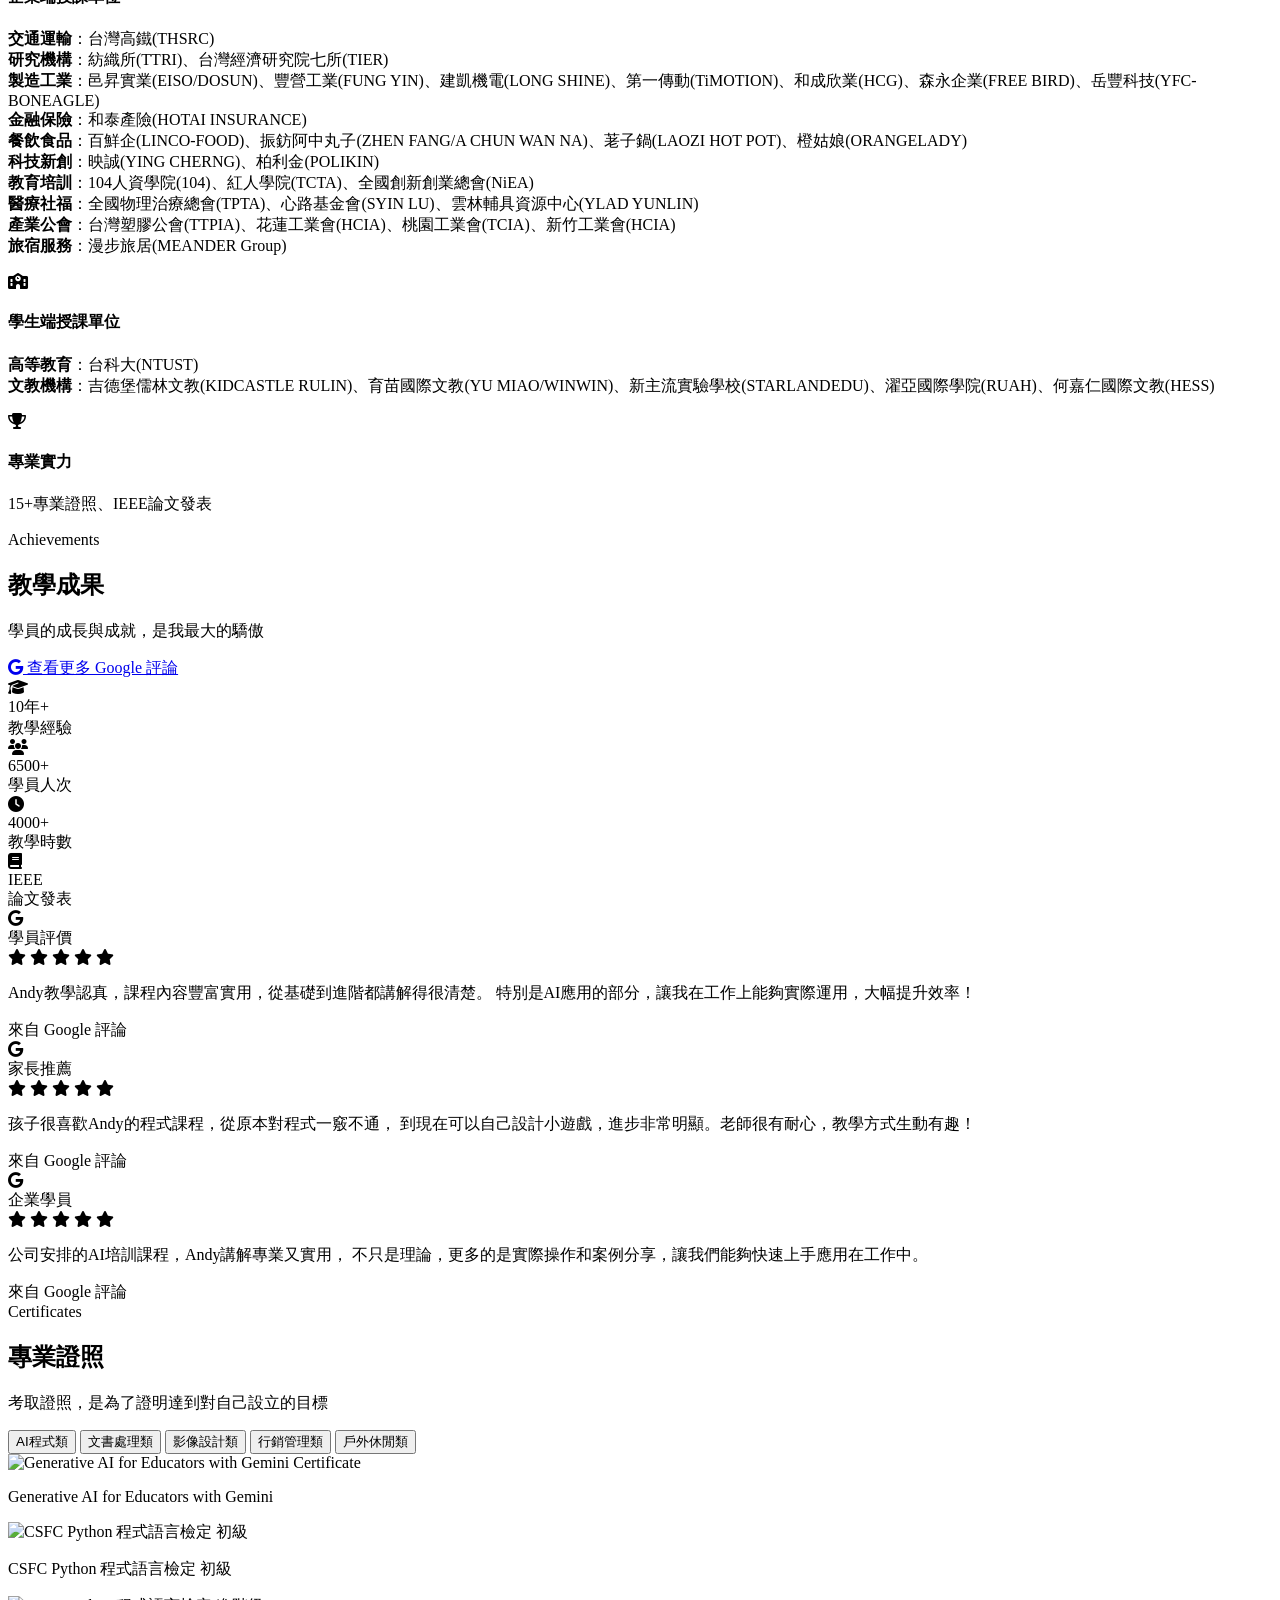
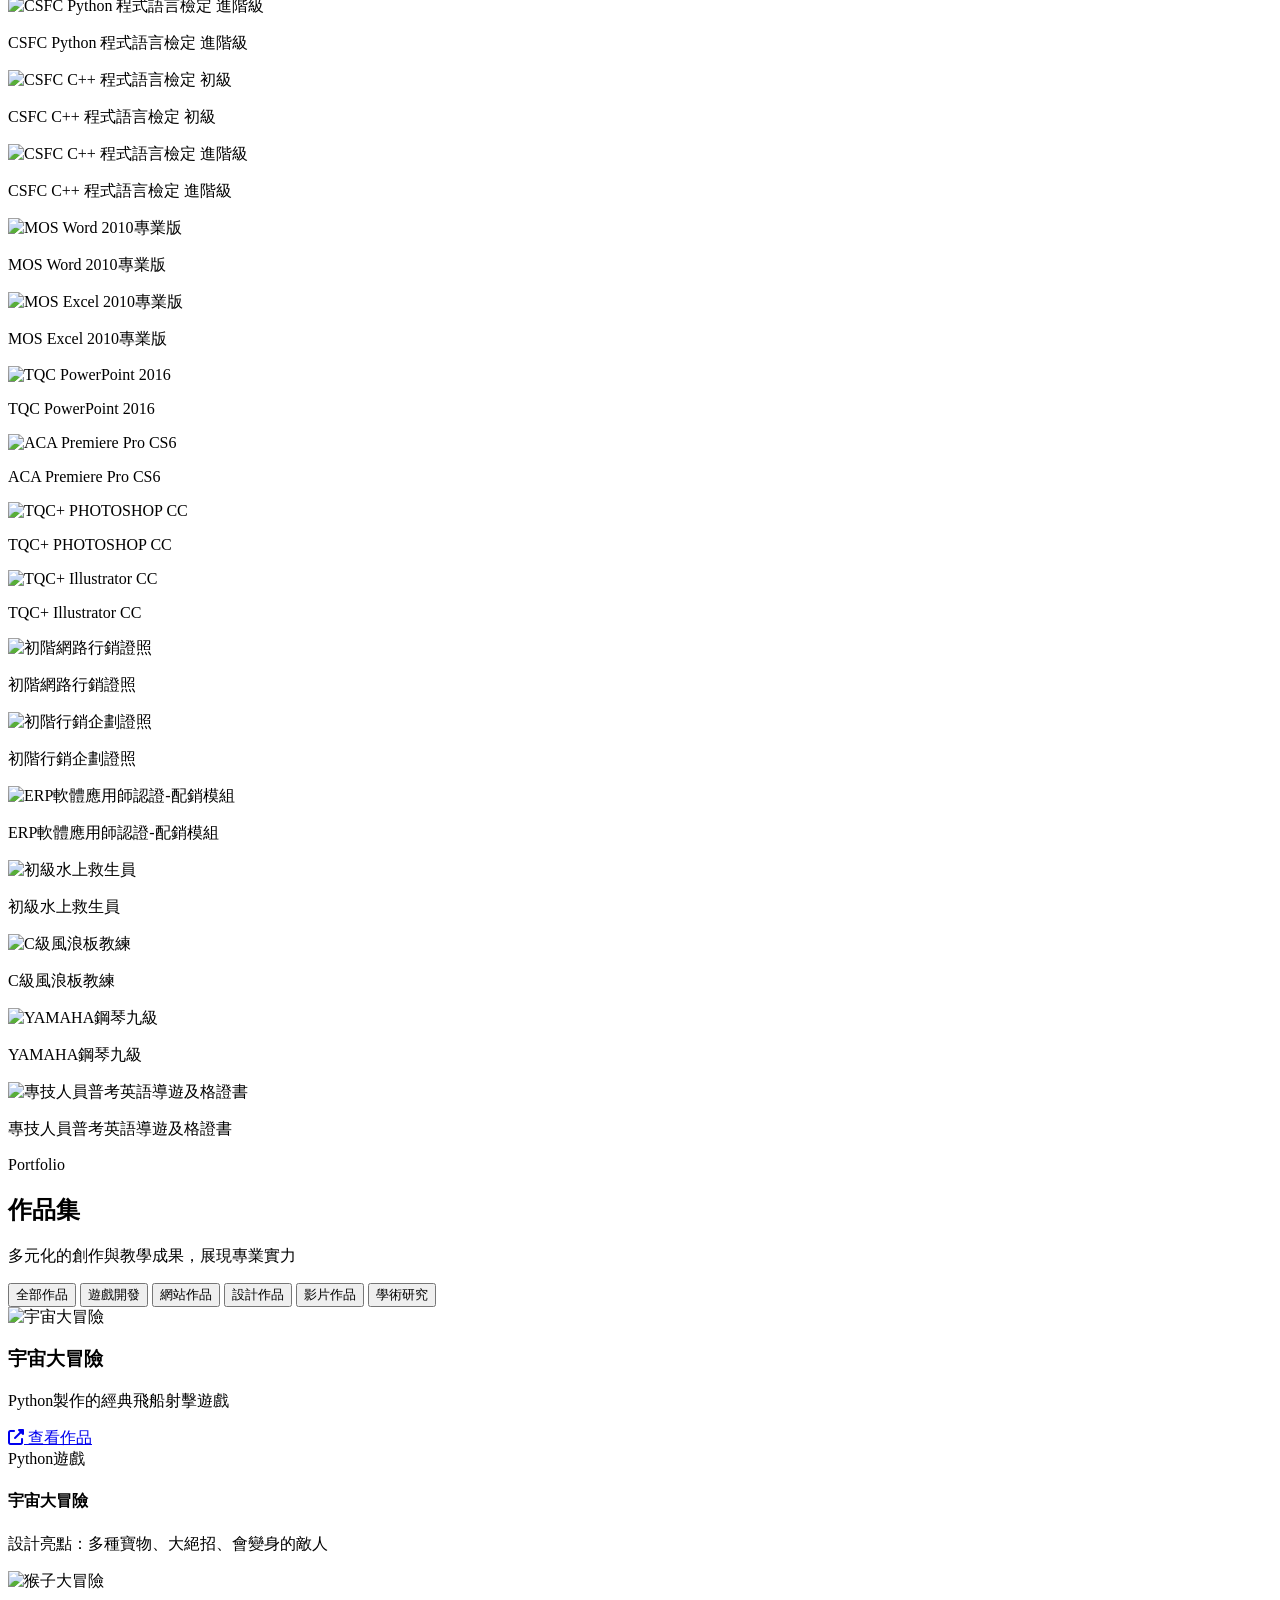
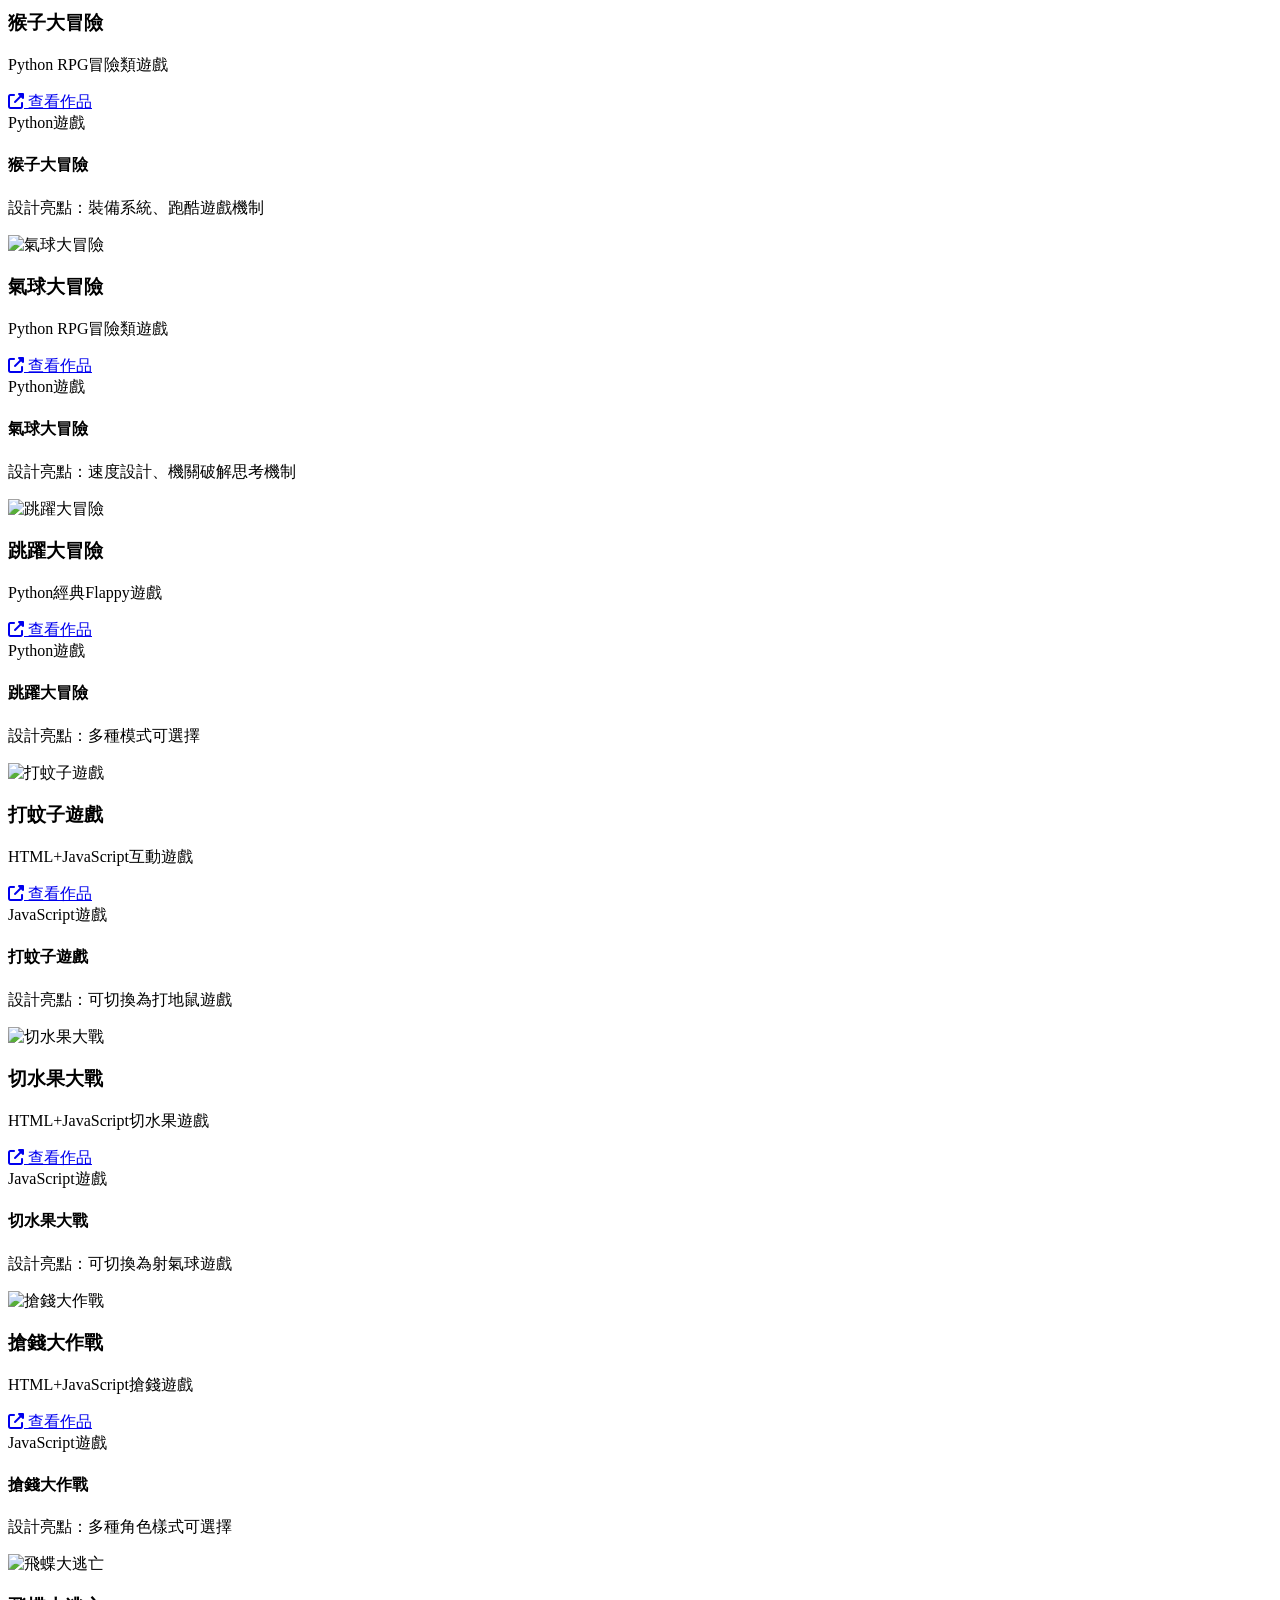
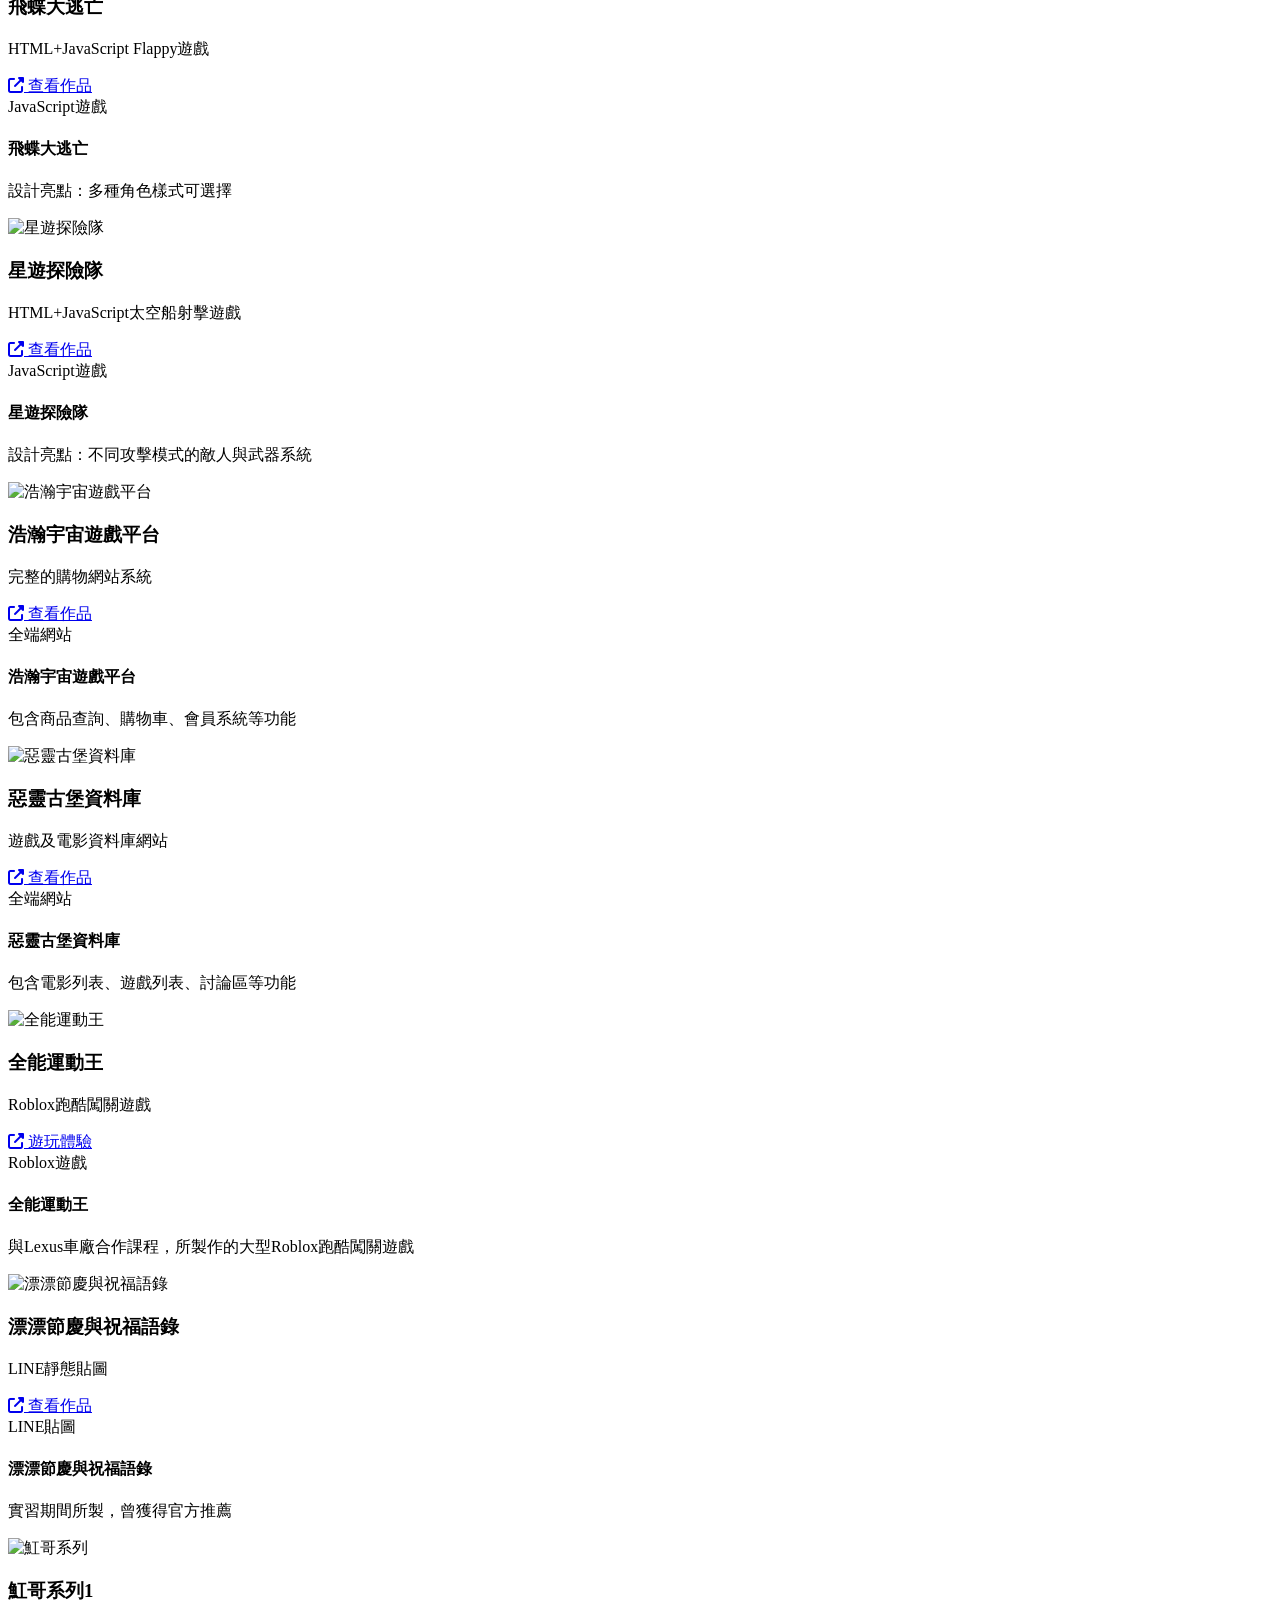
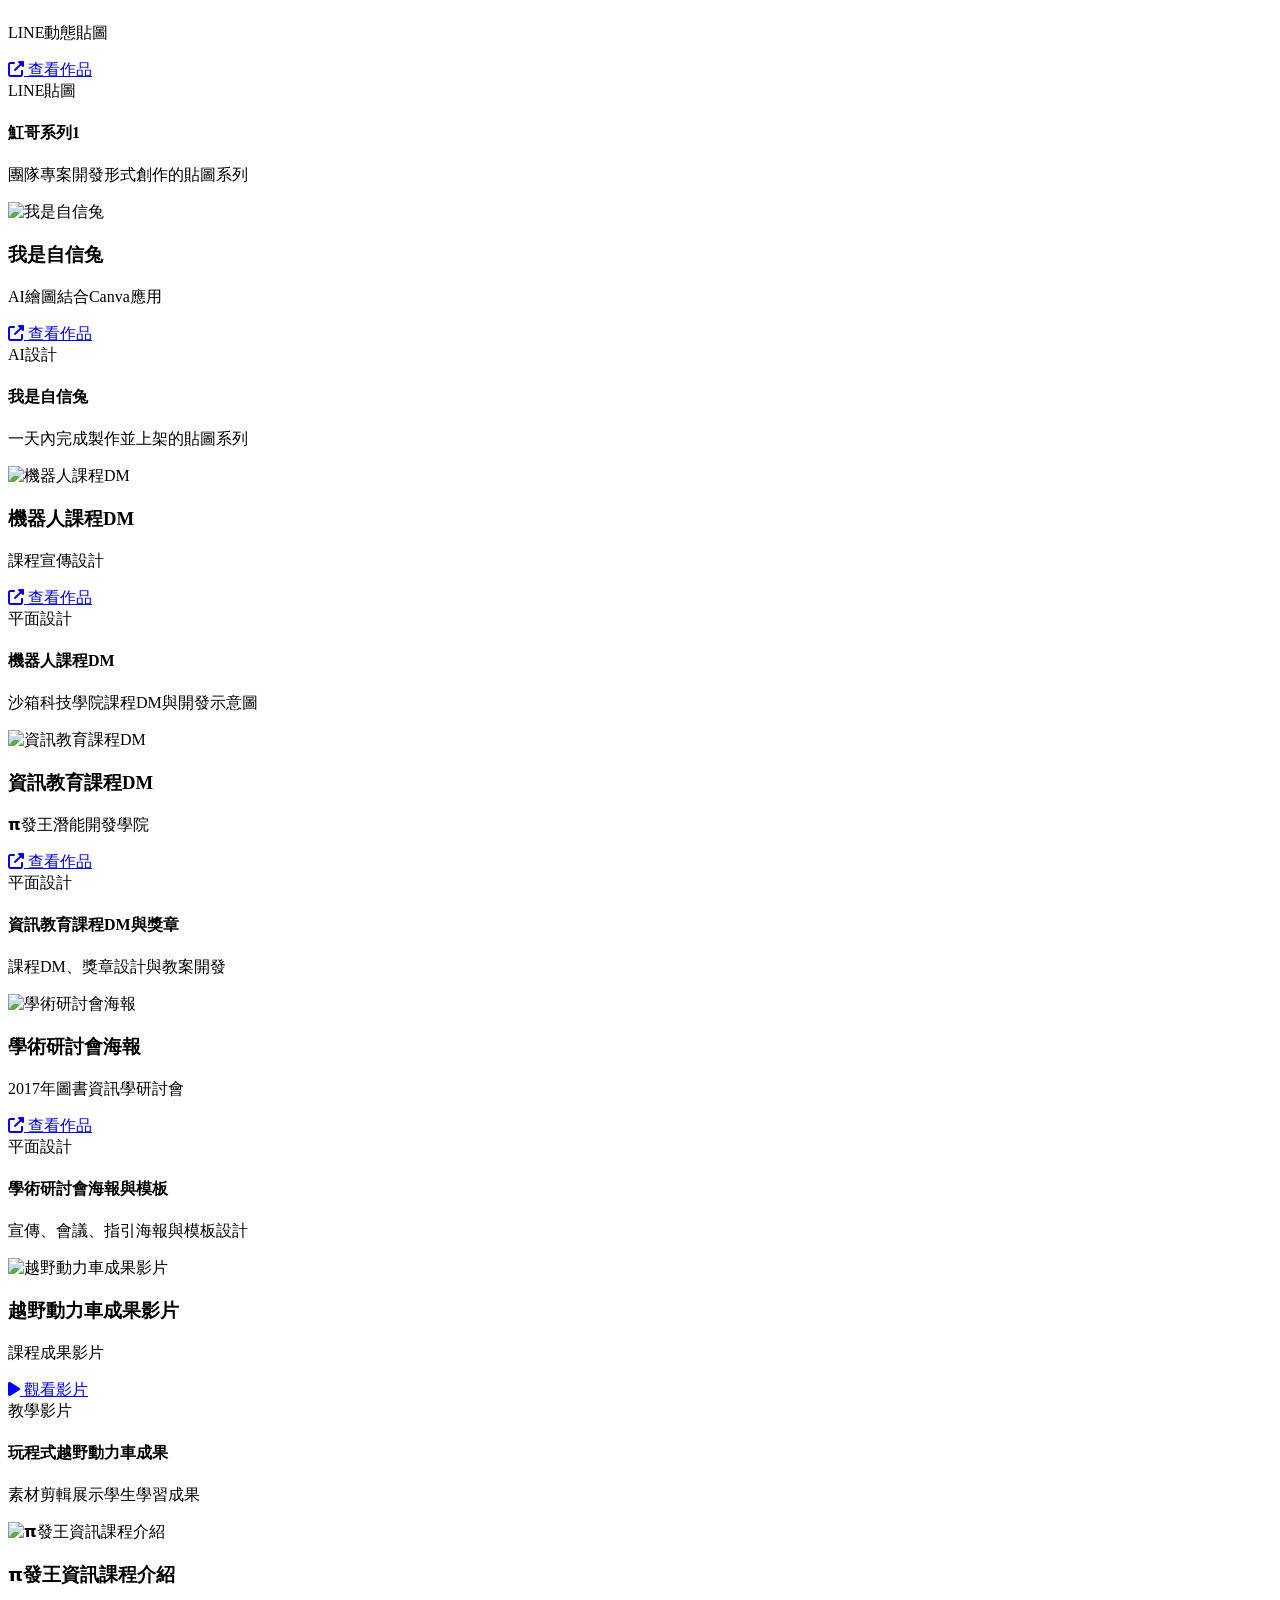
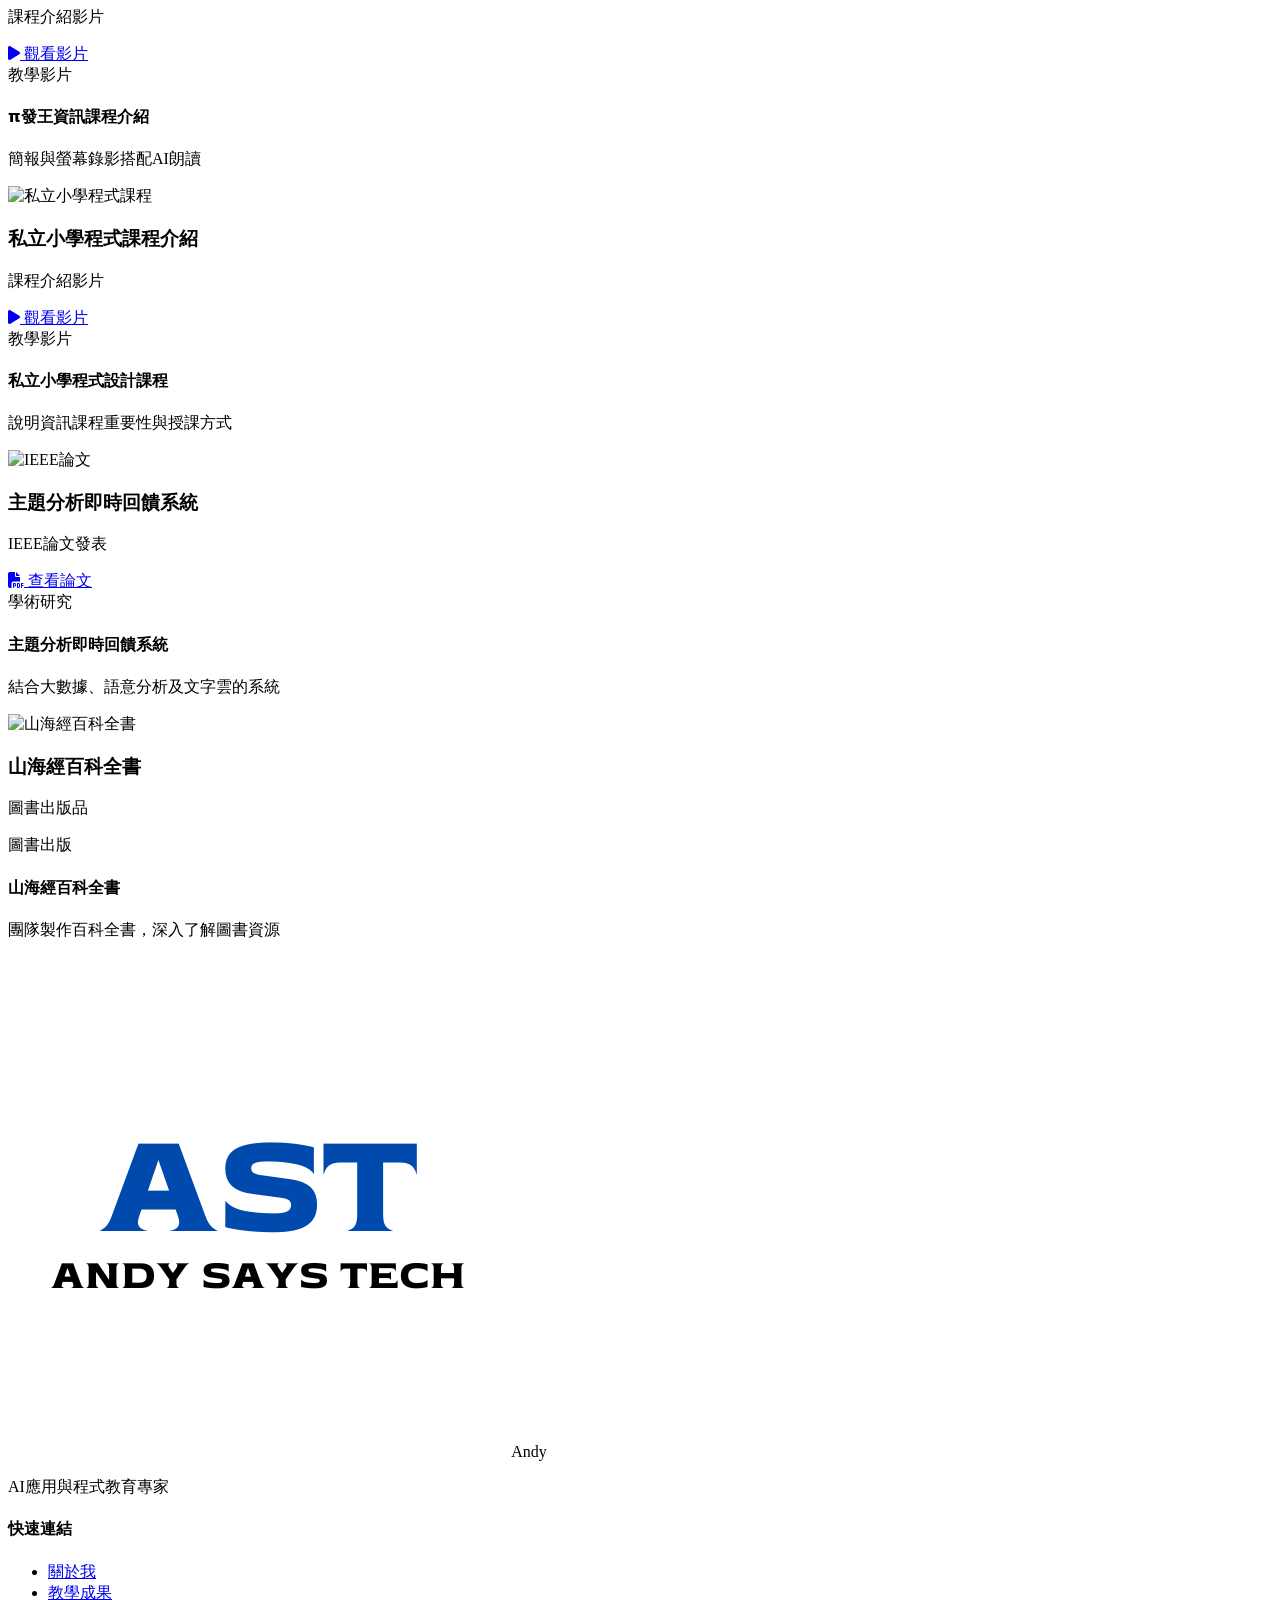
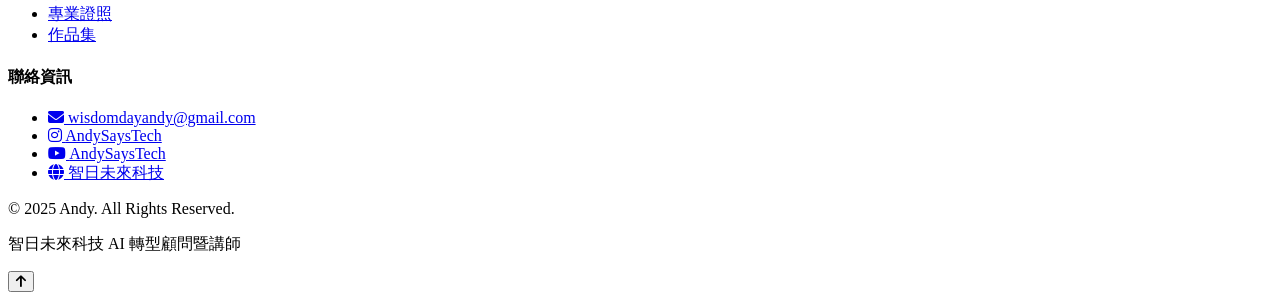
==== commit e65e2fa3: "Add files via upload" ====
--- a/index.html
+++ b/index.html
@@ -123,11 +123,31 @@
                         </div>
                         <div class="highlight-item">
                             <div class="highlight-icon">
+                                <i class="fas fa-robot"></i>
+                            </div>
+                            <div class="highlight-content">
+                                <h4>AI 自動化顧問</h4>
+                                <p>2026年起：漫步旅居、岱鐠、瑟鎂<br>2025年起：映誠、智食良果、金益鼎</p>
+                            </div>
+                        </div>
+                        <div class="highlight-item">
+                            <div class="highlight-icon">
                                 <i class="fas fa-building"></i>
                             </div>
                             <div class="highlight-content">
-                                <h4>企業授課單位</h4>
-                                <p>全國物理治療總會、百鮮企業、映誠、建凱機電、振鈁阿中丸子、新創協會、橙姑娘、柏利金、森永企業、紅人學院、桃園塑膠公會、荖子鍋、台灣經濟研究院七所、第一傳動、雲林輔具資源中心、岳豐科技、花蓮工業會、和泰產險、和成欣業、心路基金會、桃園工業會、新竹工業會</p>
+                                <h4>企業端授課單位</h4>
+                                <p>
+                                    <strong>交通運輸</strong>：台灣高鐵(THSRC)<br>
+                                    <strong>研究機構</strong>：紡織所(TTRI)、台灣經濟研究院七所(TIER)<br>
+                                    <strong>製造工業</strong>：邑昇實業(EISO/DOSUN)、豐營工業(FUNG YIN)、建凱機電(LONG SHINE)、第一傳動(TiMOTION)、和成欣業(HCG)、森永企業(FREE BIRD)、岳豐科技(YFC-BONEAGLE)<br>
+                                    <strong>金融保險</strong>：和泰產險(HOTAI INSURANCE)<br>
+                                    <strong>餐飲食品</strong>：百鮮企(LINCO-FOOD)、振鈁阿中丸子(ZHEN FANG/A CHUN WAN NA)、荖子鍋(LAOZI HOT POT)、橙姑娘(ORANGELADY)<br>
+                                    <strong>科技新創</strong>：映誠(YING CHERNG)、柏利金(POLIKIN)<br>
+                                    <strong>教育培訓</strong>：104人資學院(104)、紅人學院(TCTA)、全國創新創業總會(NiEA)<br>
+                                    <strong>醫療社福</strong>：全國物理治療總會(TPTA)、心路基金會(SYIN LU)、雲林輔具資源中心(YLAD YUNLIN)<br>
+                                    <strong>產業公會</strong>：台灣塑膠公會(TTPIA)、花蓮工業會(HCIA)、桃園工業會(TCIA)、新竹工業會(HCIA)<br>
+                                    <strong>旅宿服務</strong>：漫步旅居(MEANDER Group)
+                                </p>
                             </div>
                         </div>
                         <div class="highlight-item">
@@ -135,8 +155,11 @@
                                 <i class="fas fa-school"></i>
                             </div>
                             <div class="highlight-content">
-                                <h4>學生段授課單位</h4>
-                                <p>台科大、儒林文教、育苗國際文教、新主流實驗學校、濯亞國際學院、何嘉仁國際文教</p>
+                                <h4>學生端授課單位</h4>
+                                <p>
+                                    <strong>高等教育</strong>：台科大(NTUST)<br>
+                                    <strong>文教機構</strong>：吉德堡儒林文教(KIDCASTLE RULIN)、育苗國際文教(YU MIAO/WINWIN)、新主流實驗學校(STARLANDEDU)、濯亞國際學院(RUAH)、何嘉仁國際文教(HESS)
+                                </p>
                             </div>
                         </div>
                         <div class="highlight-item">
@@ -292,7 +315,7 @@
             
             <!-- 證照分類標籤 -->
             <div class="cert-tabs">
-                <button class="cert-tab active" data-cert-category="programming">程式語言類</button>
+                <button class="cert-tab active" data-cert-category="programming">AI程式類</button>
                 <button class="cert-tab" data-cert-category="office">文書處理類</button>
                 <button class="cert-tab" data-cert-category="design">影像設計類</button>
                 <button class="cert-tab" data-cert-category="marketing">行銷管理類</button>
@@ -301,8 +324,12 @@
 
             <!-- 證照展示區 -->
             <div class="cert-content">
-                <!-- 程式語言類 -->
+                <!-- AI程式類 -->
                 <div class="cert-grid active" data-cert-group="programming">
+                    <div class="cert-item">
+                        <img src="images/license/Generative Al for Educators with Gemini Certificate.jpg" alt="Generative AI for Educators with Gemini Certificate">
+                        <p class="cert-name">Generative AI for Educators with Gemini</p>
+                    </div>
                     <div class="cert-item">
                         <img src="images/license/license001.PNG" alt="CSFC Python 程式語言檢定 初級">
                         <p class="cert-name">CSFC Python 程式語言檢定 初級</p>
@@ -910,13 +937,13 @@
                                 </a>
                             </li>
                             <li>
-                                <a href="https://www.instagram.com/AST/" target="_blank" class="social-link">
-                                    <i class="fab fa-instagram"></i> <span>AST</span>
+                                <a href="https://www.instagram.com/AndySaysTech" target="_blank" class="social-link">
+                                    <i class="fab fa-instagram"></i> <span>AndySaysTech</span>
                                 </a>
                             </li>
                             <li>
-                                <a href="https://www.youtube.com/@3C_Andy" target="_blank" class="social-link">
-                                    <i class="fab fa-youtube"></i> <span>3C_Andy</span>
+                                <a href="https://www.youtube.com/@AndySaysTech" target="_blank" class="social-link">
+                                    <i class="fab fa-youtube"></i> <span>AndySaysTech</span>
                                 </a>
                             </li>
                             <li>
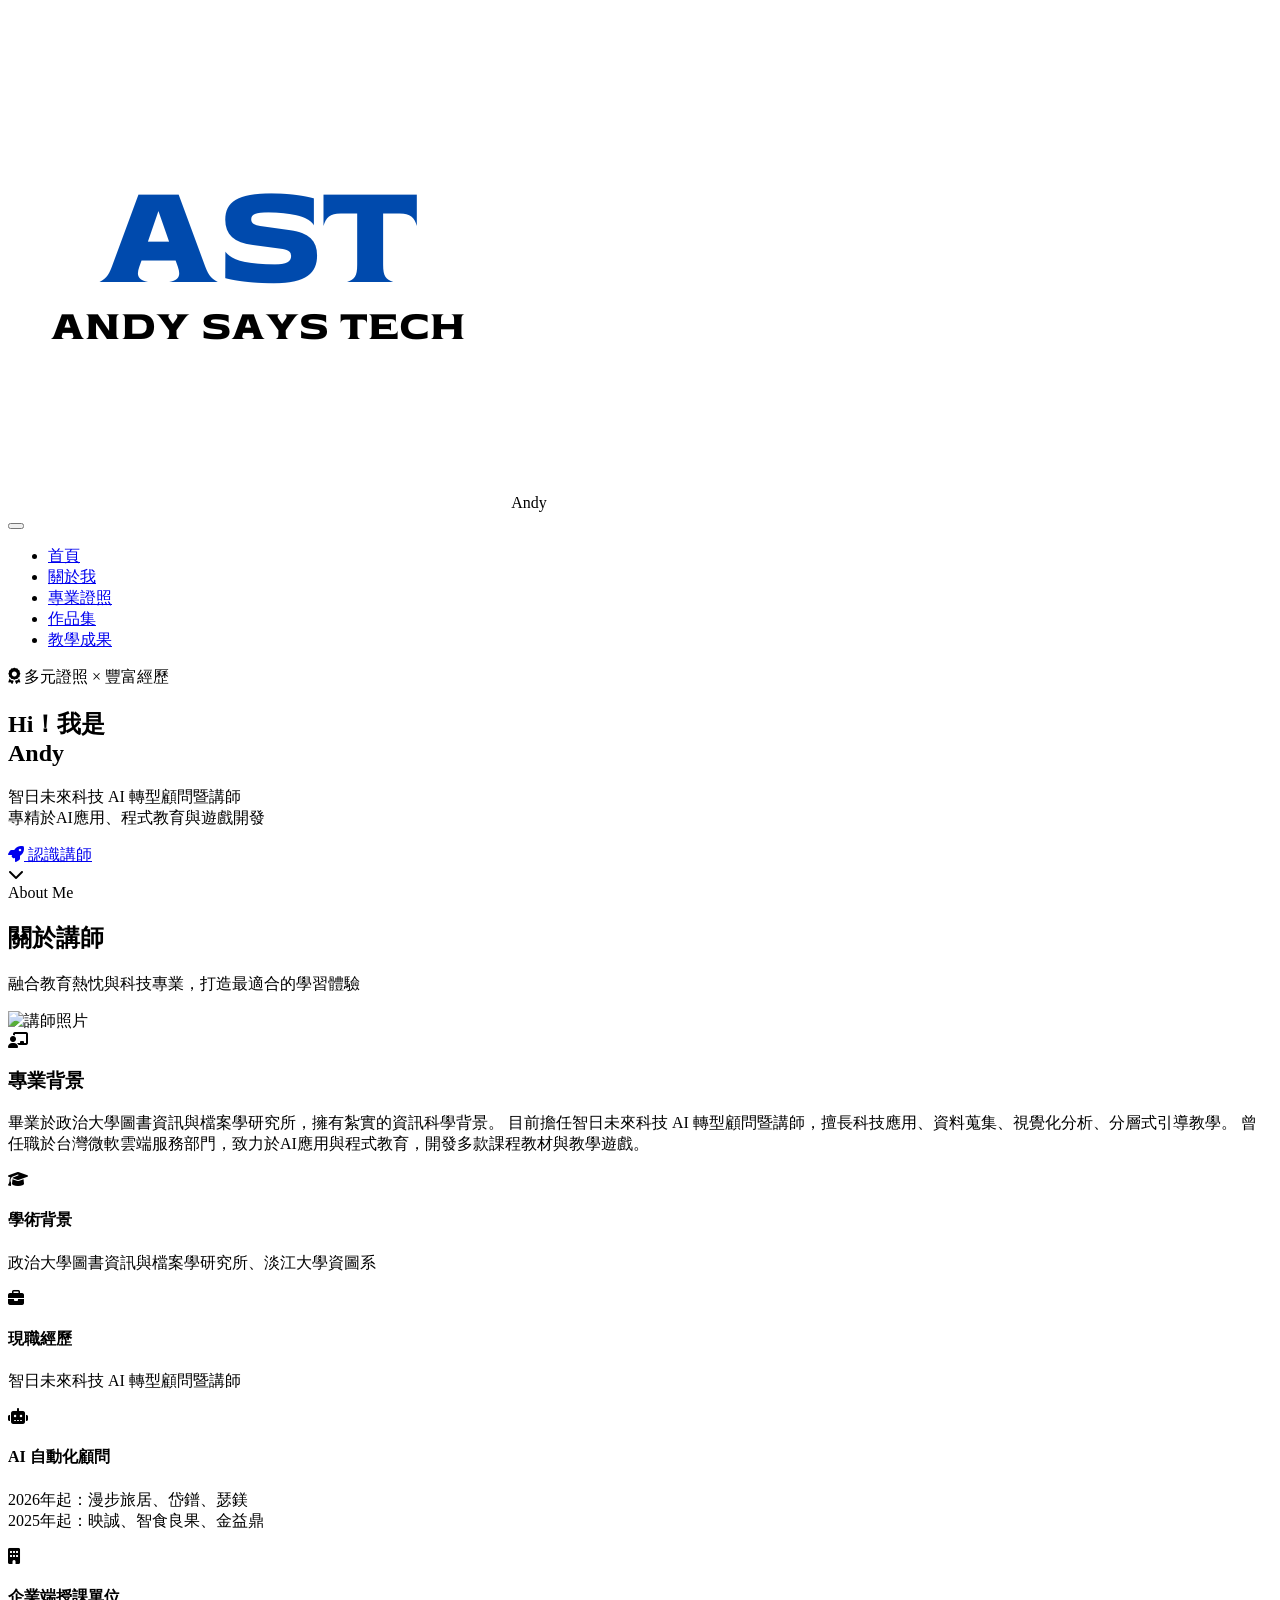
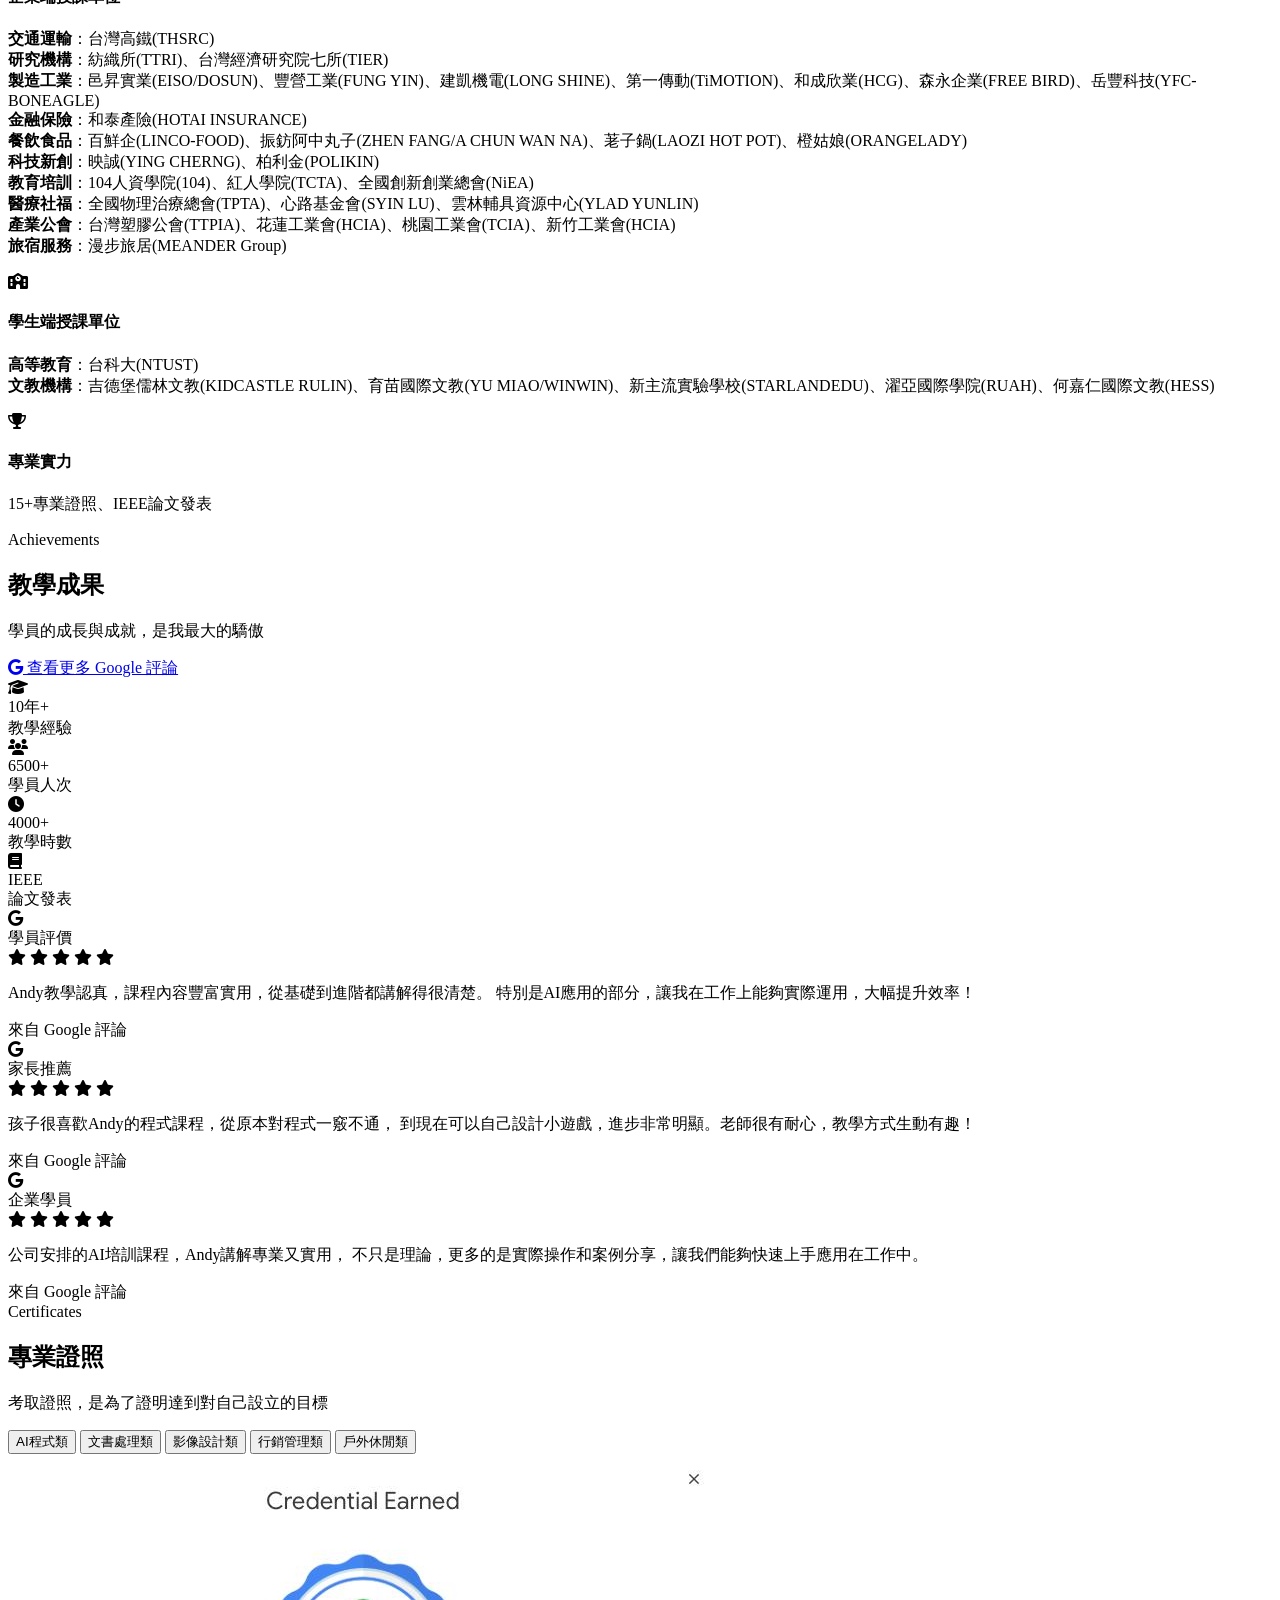
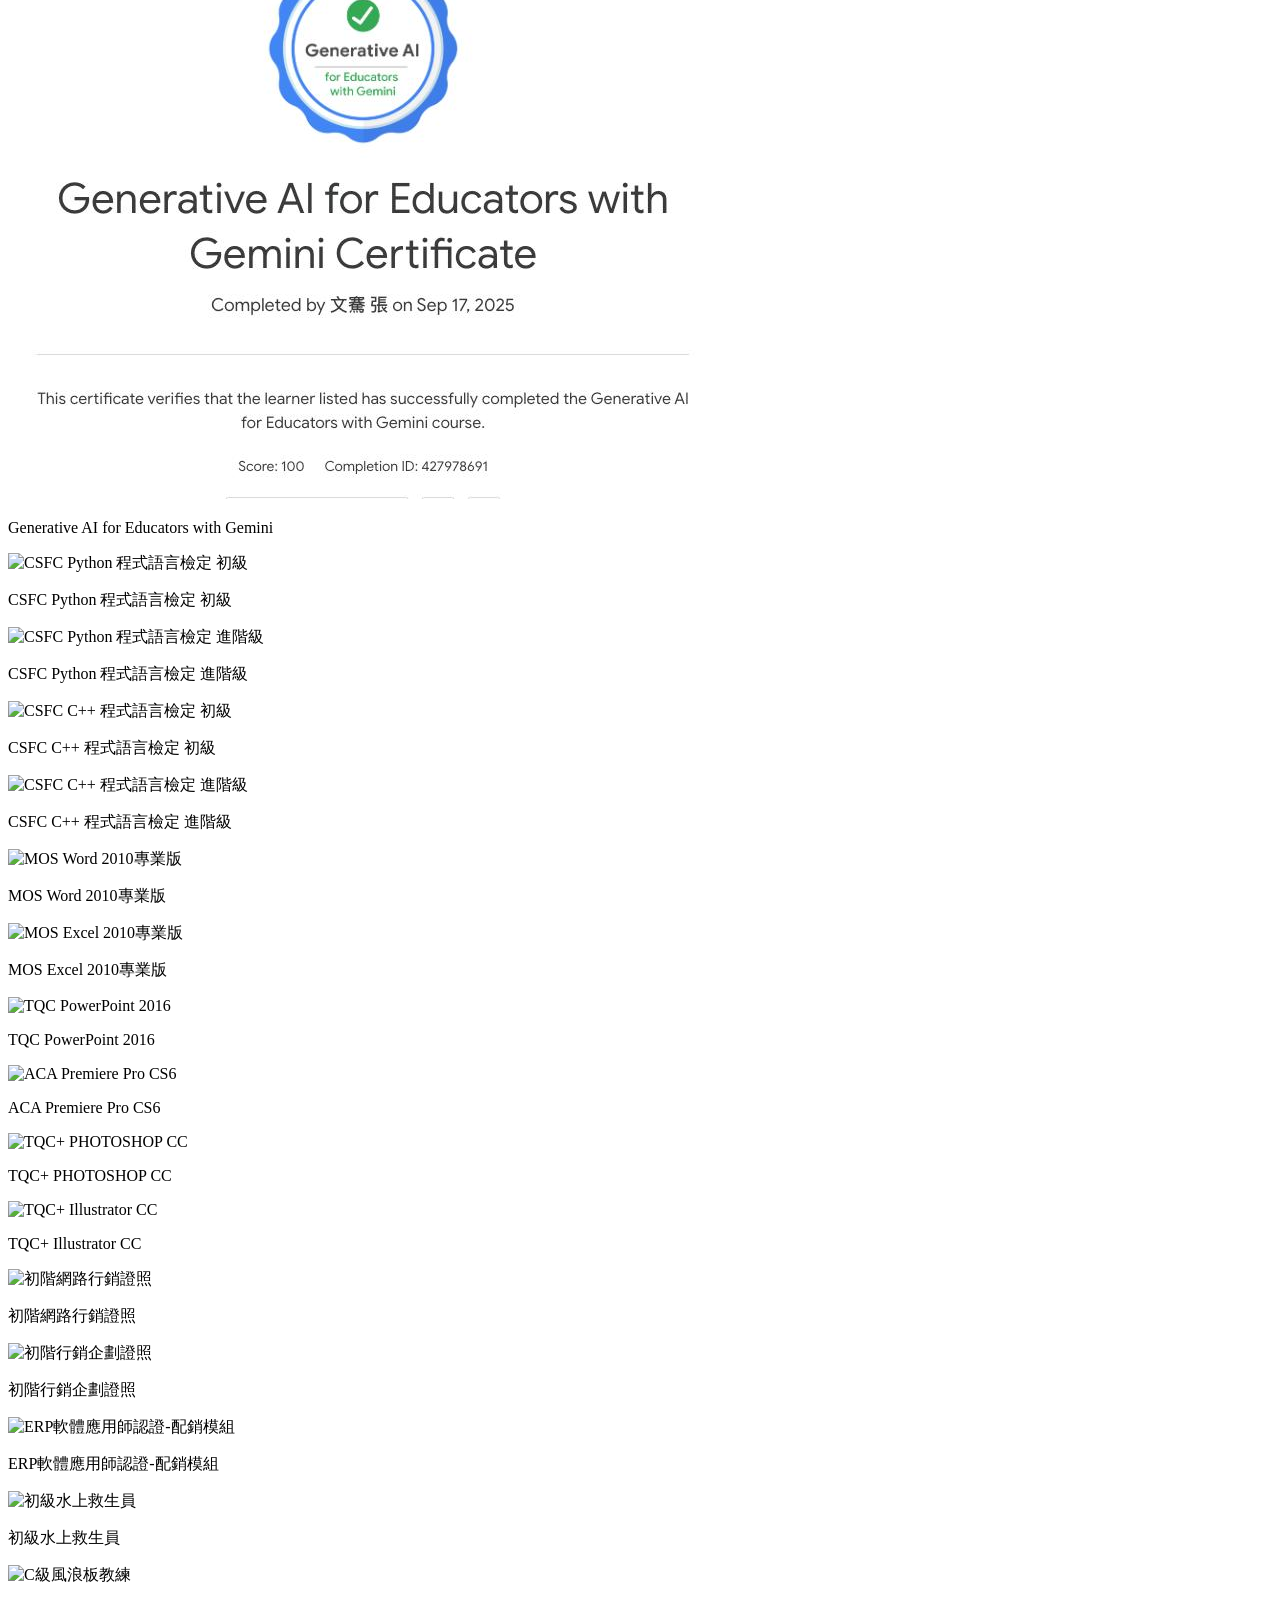
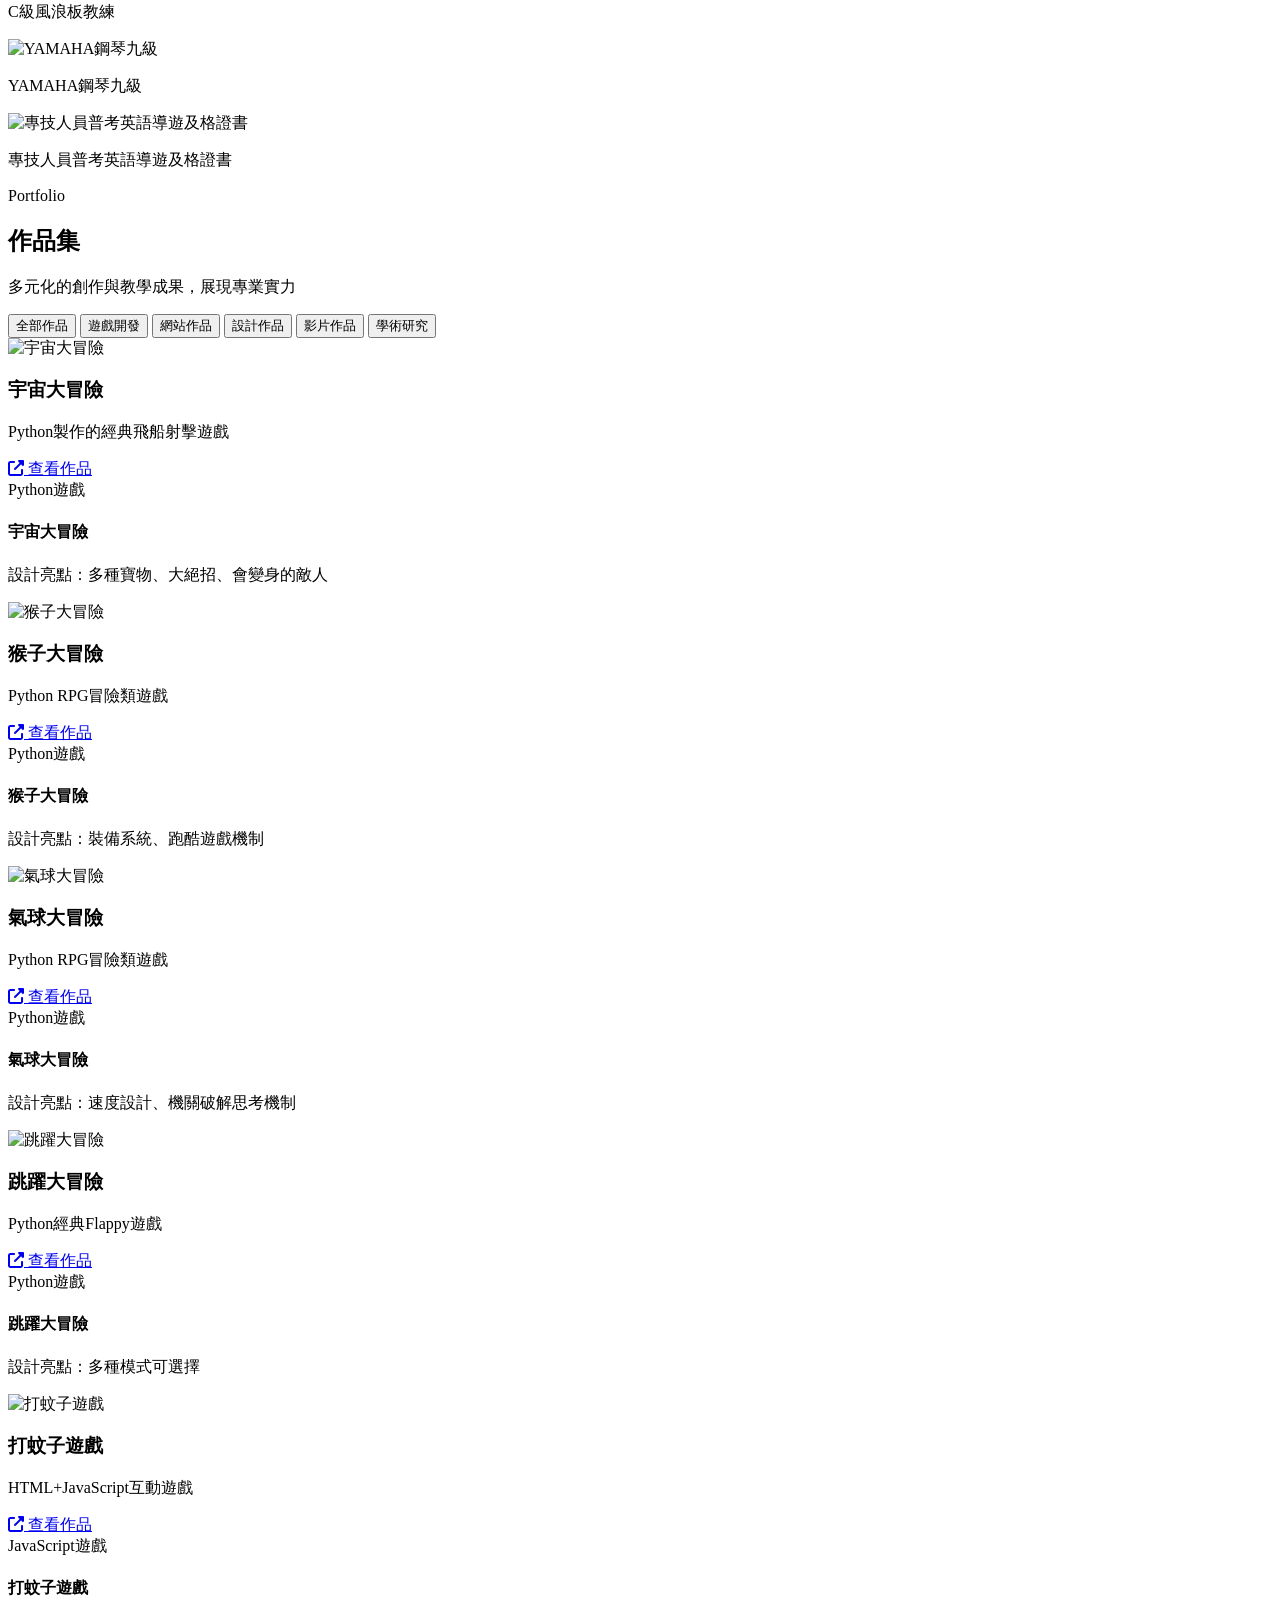
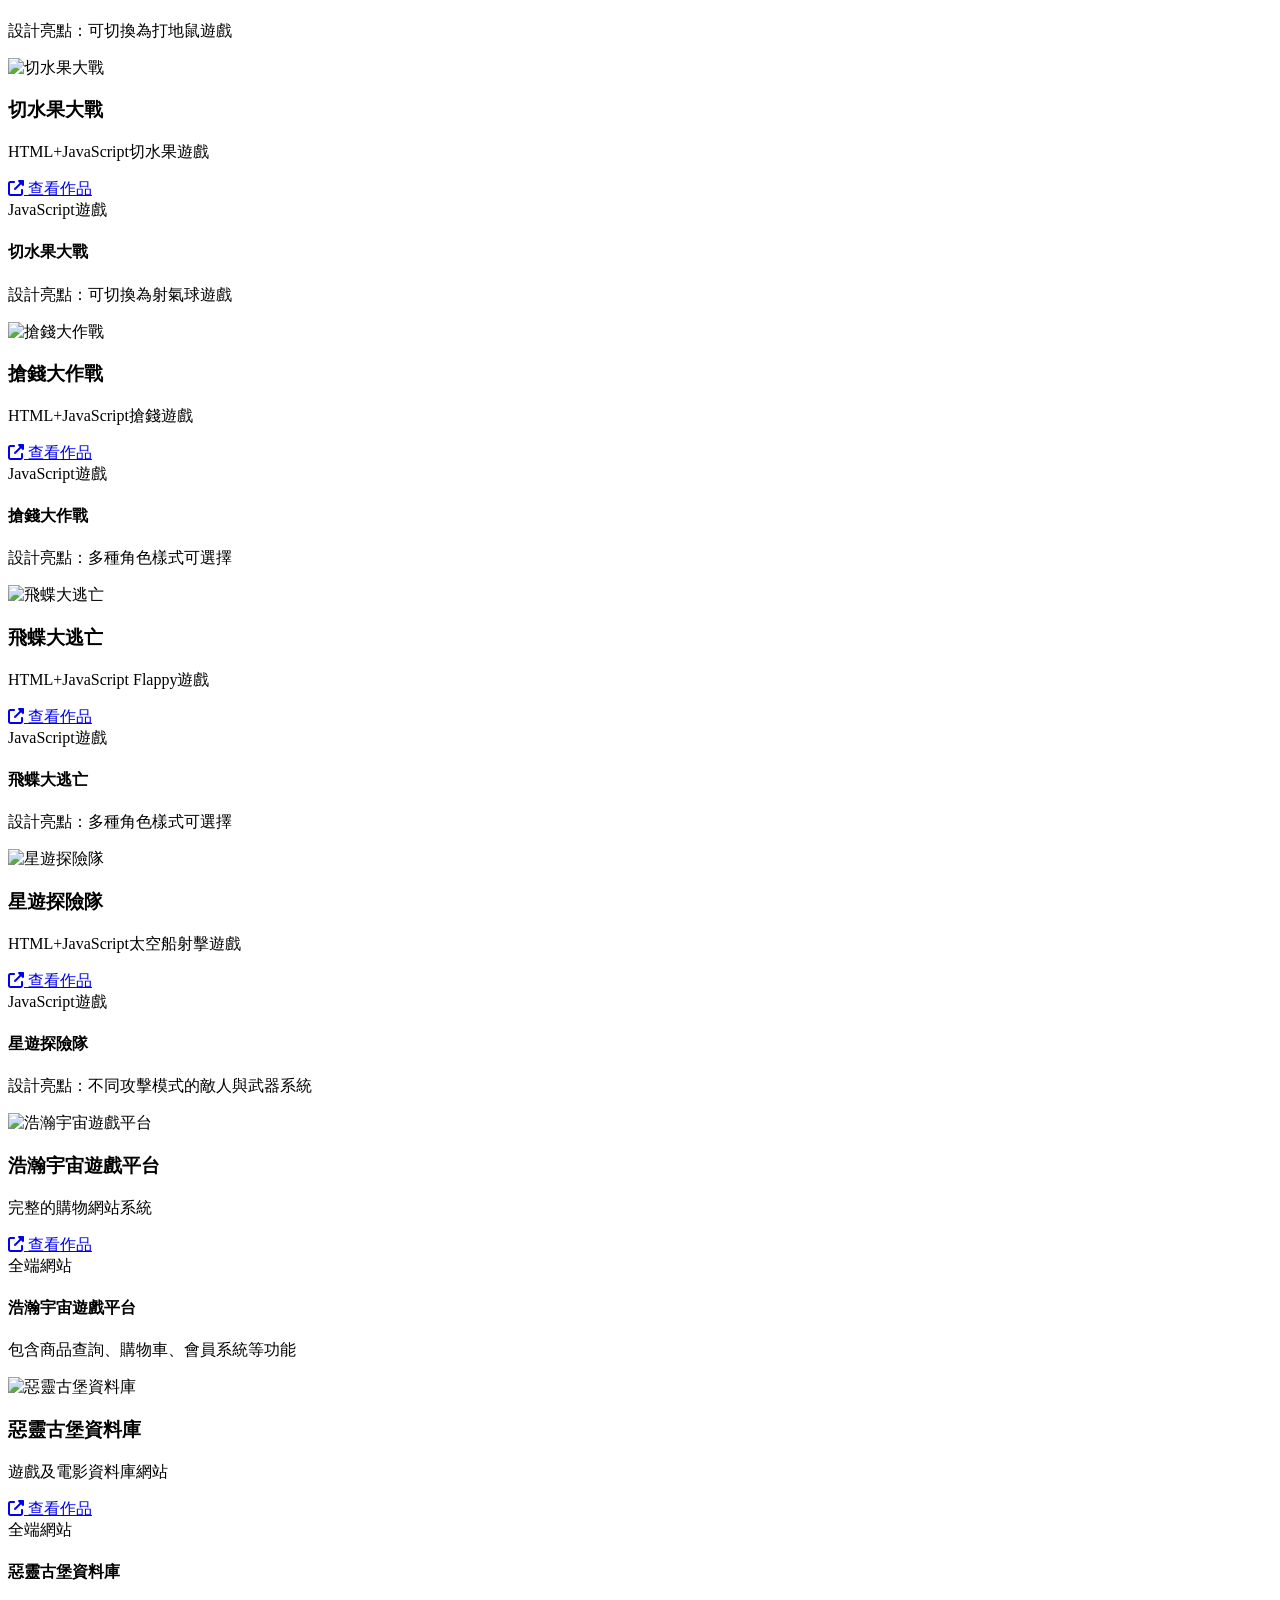
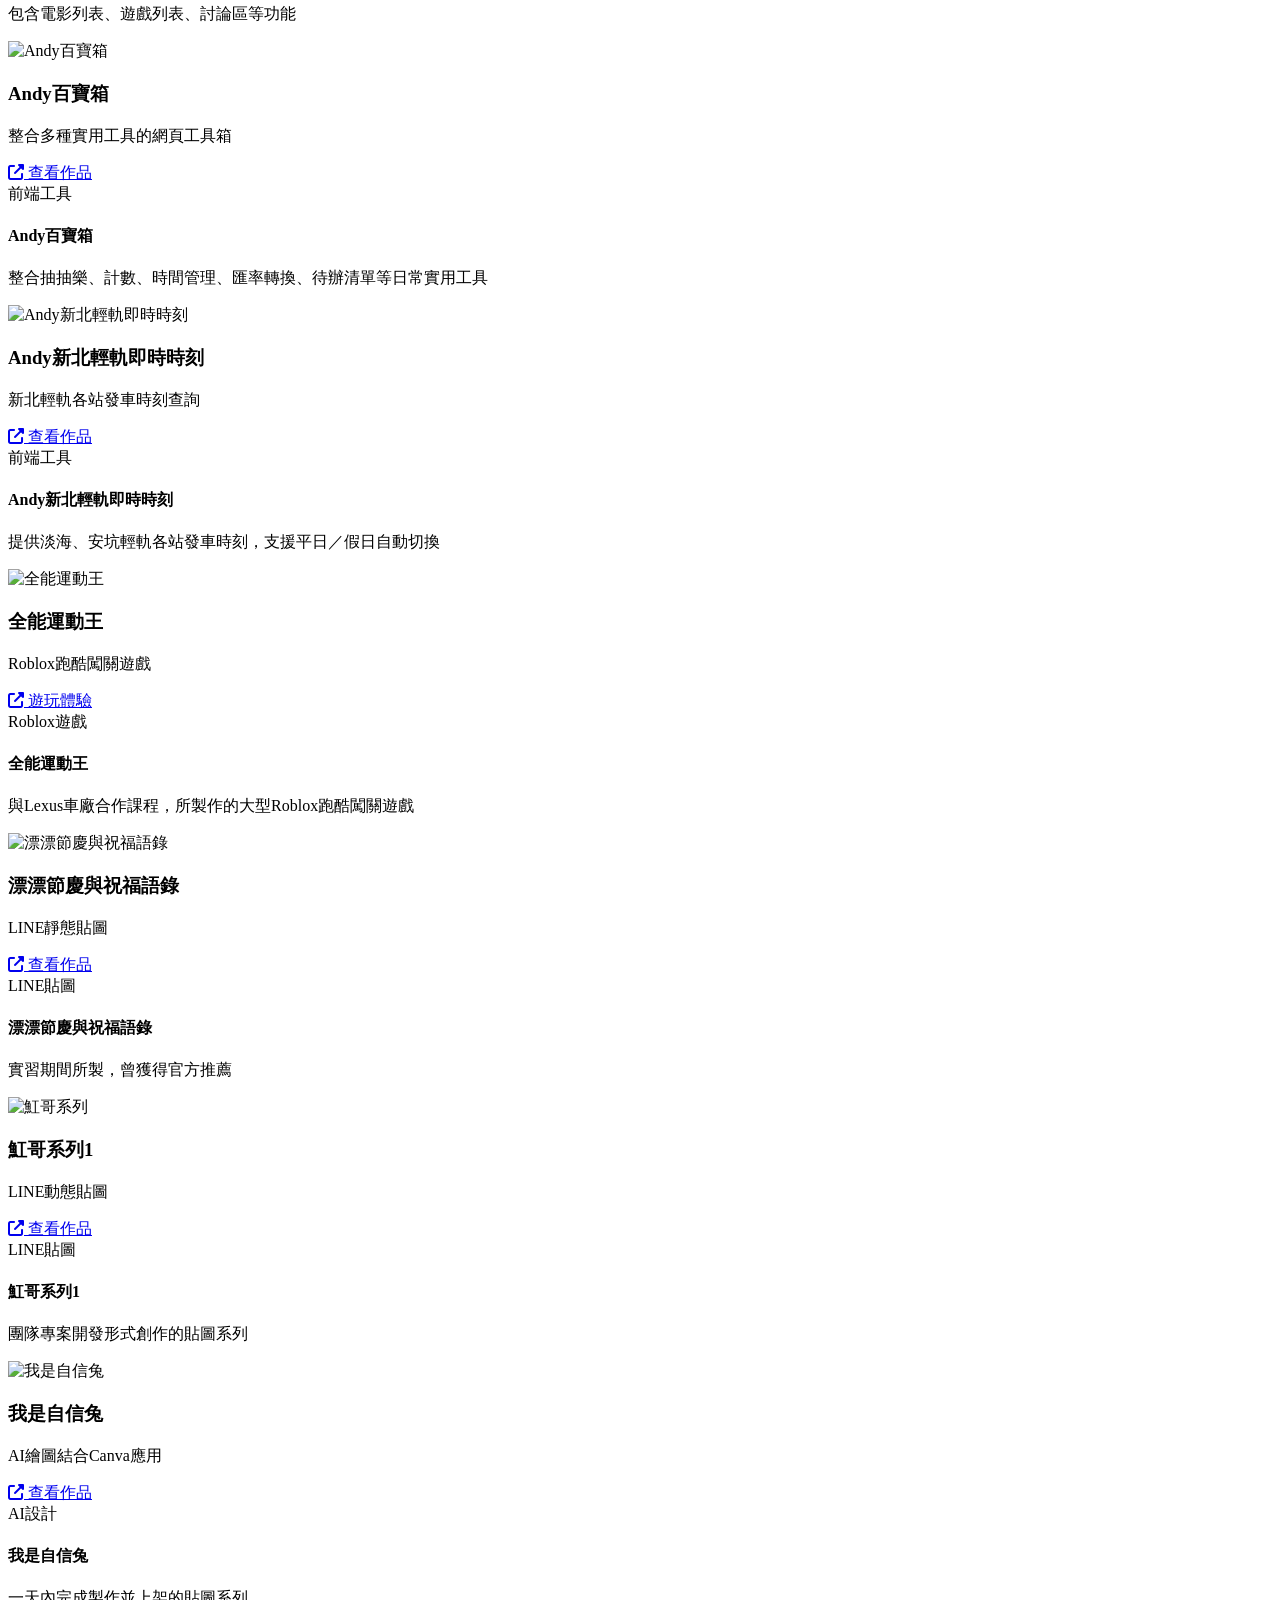
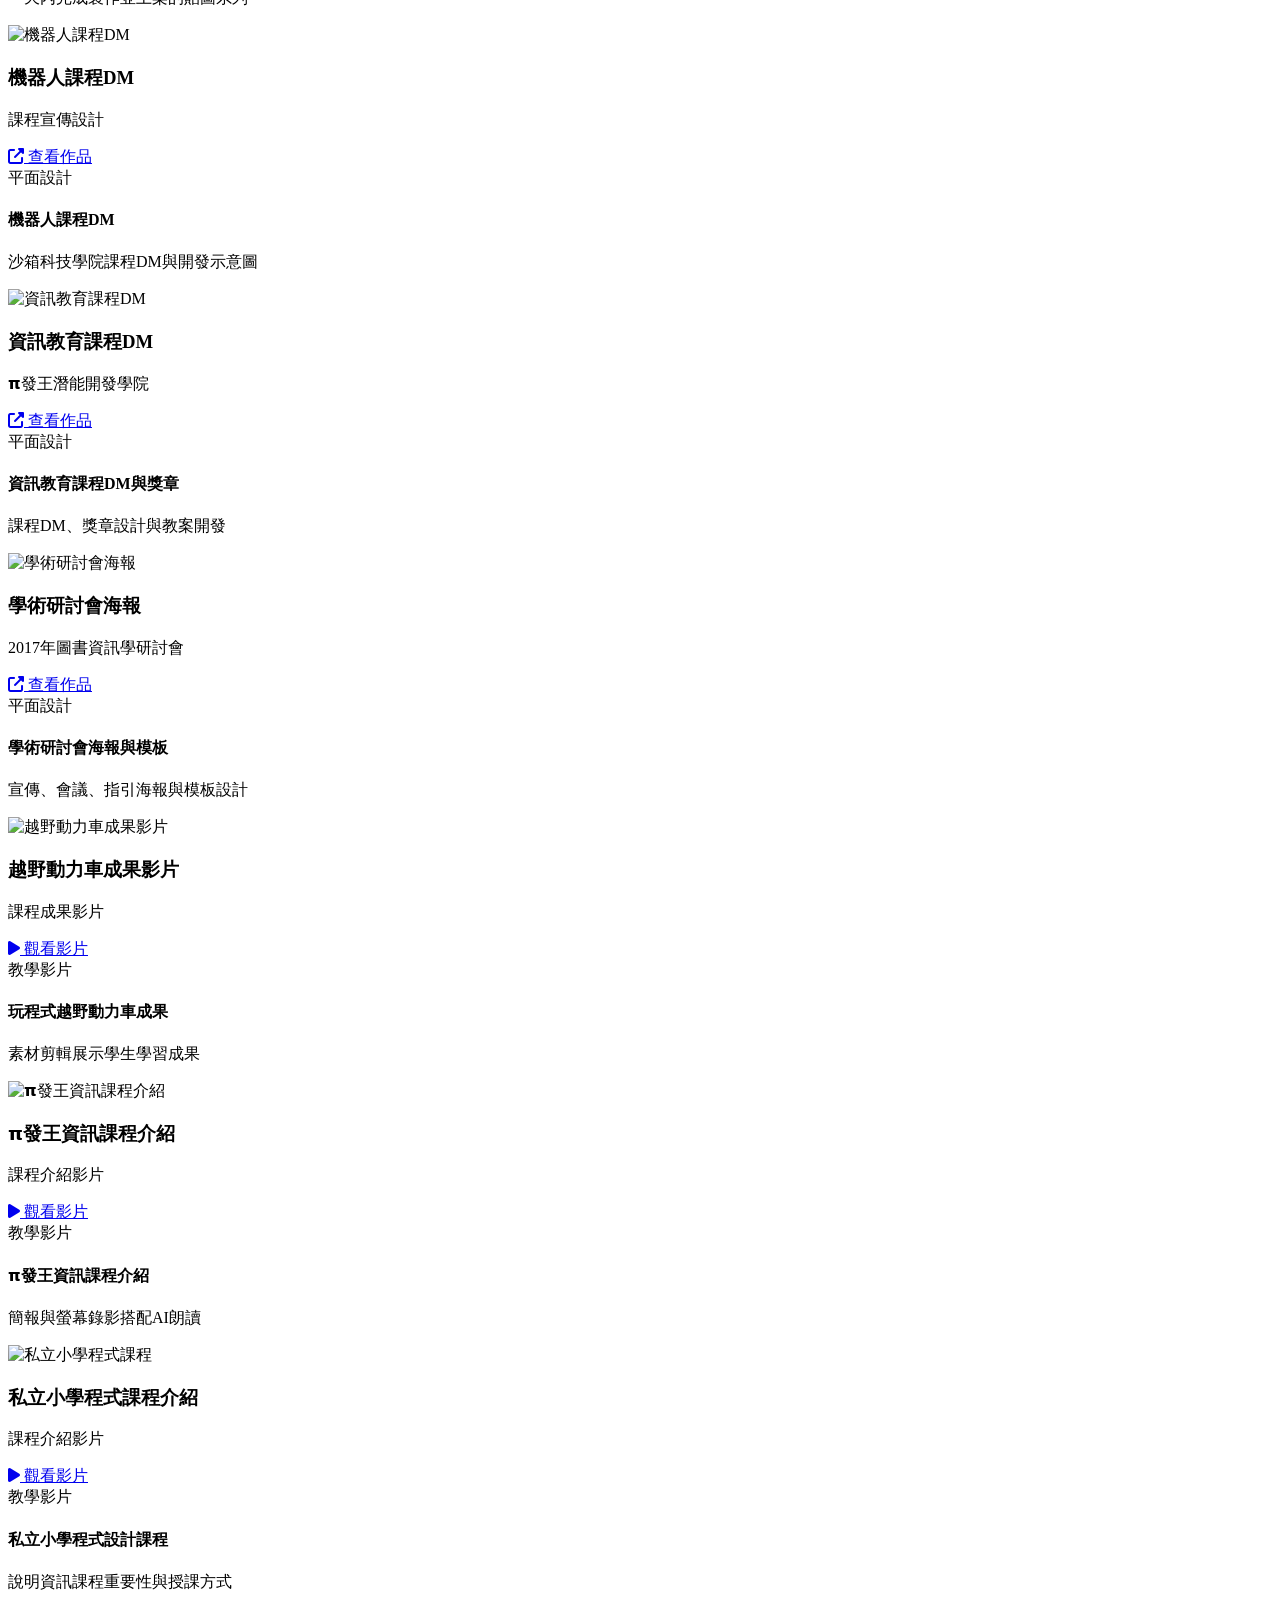
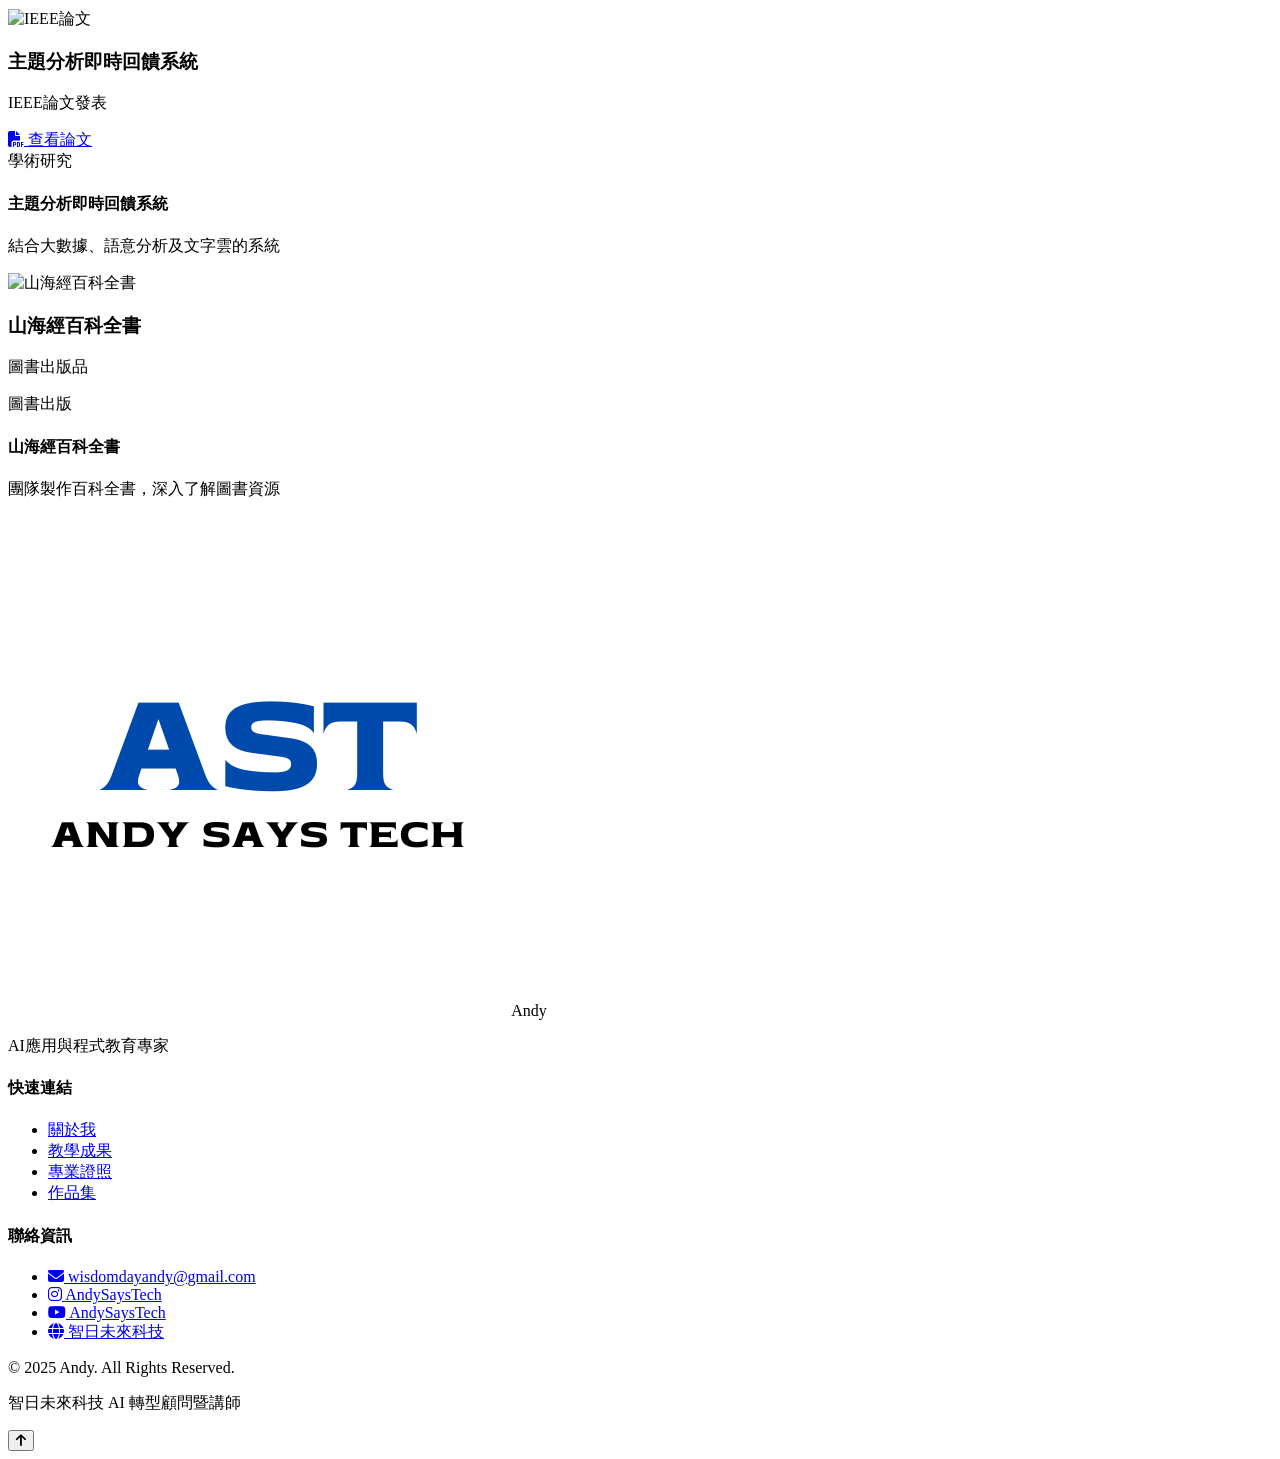
==== commit 39c3565a: "Add files via upload" ====
--- a/index.html
+++ b/index.html
@@ -660,6 +660,46 @@
                         <span class="portfolio-category">全端網站</span>
                         <h4>惡靈古堡資料庫</h4>
                         <p>包含電影列表、遊戲列表、討論區等功能</p>
+                    </div>
+                </div>
+
+                <div class="portfolio-item" data-category="websites">
+                    <div class="portfolio-image">
+                        <img src="images/work/work115.jpg" alt="Andy百寶箱">
+                        <div class="portfolio-overlay">
+                            <div class="portfolio-overlay-content">
+                                <h3>Andy百寶箱</h3>
+                                <p>整合多種實用工具的網頁工具箱</p>
+                                <a href="https://andysaystech.github.io/tools.com.tw/" target="_blank" class="portfolio-link">
+                                    <i class="fas fa-external-link-alt"></i> 查看作品
+                                </a>
+                            </div>
+                        </div>
+                    </div>
+                    <div class="portfolio-info">
+                        <span class="portfolio-category">前端工具</span>
+                        <h4>Andy百寶箱</h4>
+                        <p>整合抽抽樂、計數、時間管理、匯率轉換、待辦清單等日常實用工具</p>
+                    </div>
+                </div>
+
+                <div class="portfolio-item" data-category="websites">
+                    <div class="portfolio-image">
+                        <img src="images/work/work116.jpg" alt="Andy新北輕軌即時時刻">
+                        <div class="portfolio-overlay">
+                            <div class="portfolio-overlay-content">
+                                <h3>Andy新北輕軌即時時刻</h3>
+                                <p>新北輕軌各站發車時刻查詢</p>
+                                <a href="https://andysaystech.github.io/newtaipeilrt.com.tw/" target="_blank" class="portfolio-link">
+                                    <i class="fas fa-external-link-alt"></i> 查看作品
+                                </a>
+                            </div>
+                        </div>
+                    </div>
+                    <div class="portfolio-info">
+                        <span class="portfolio-category">前端工具</span>
+                        <h4>Andy新北輕軌即時時刻</h4>
+                        <p>提供淡海、安坑輕軌各站發車時刻，支援平日／假日自動切換</p>
                     </div>
                 </div>
 
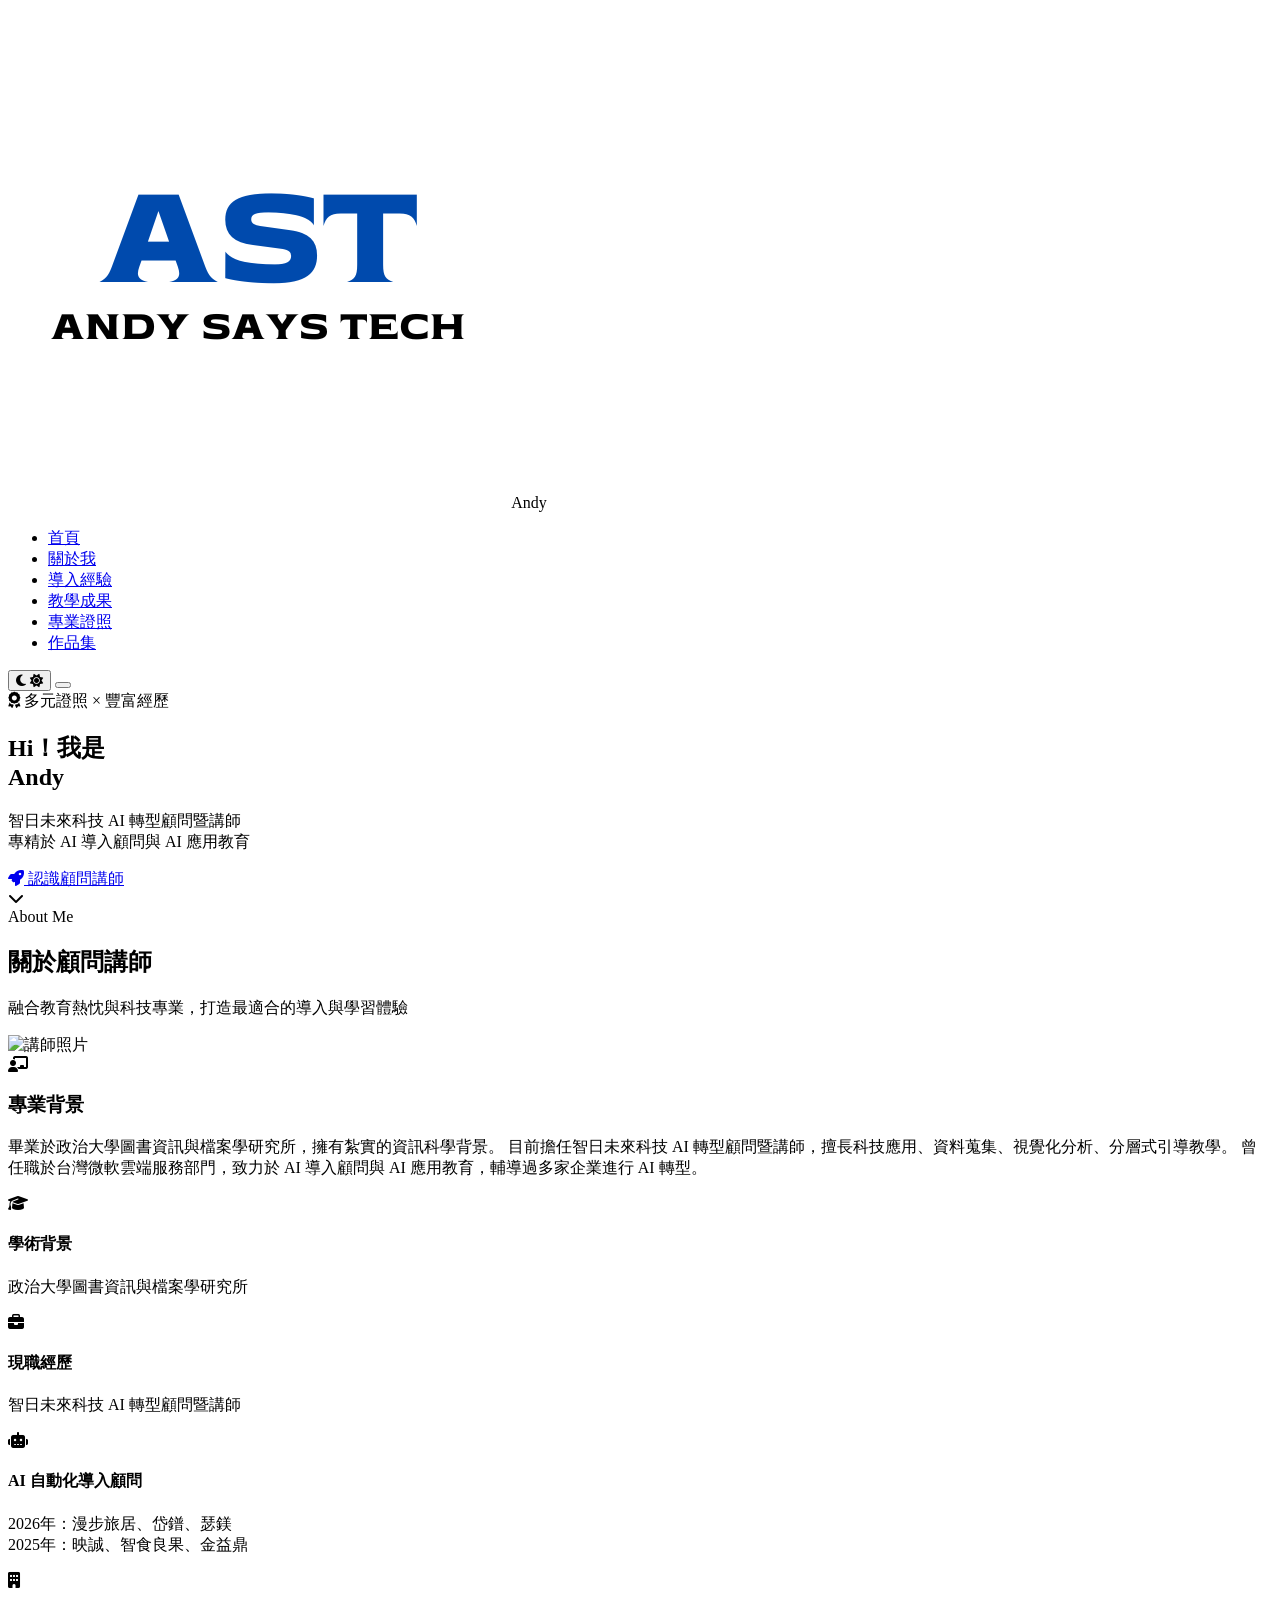
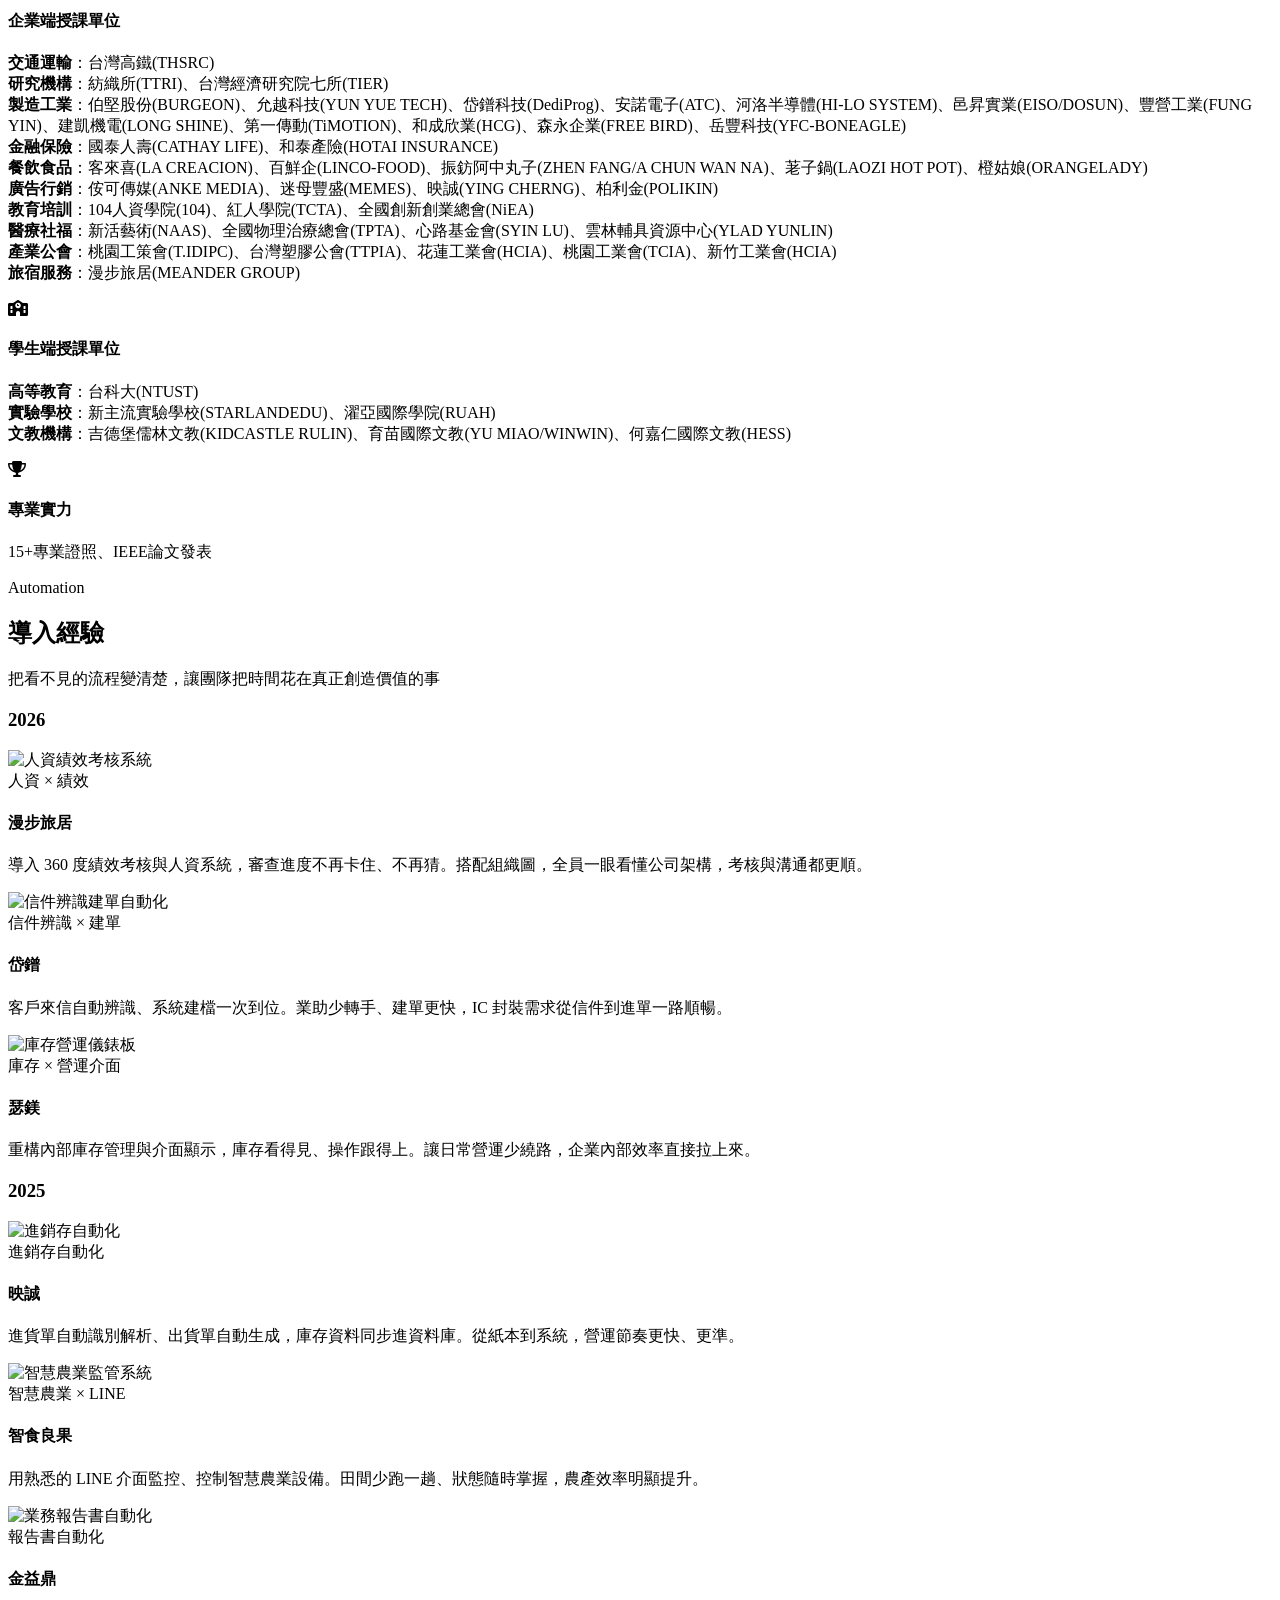
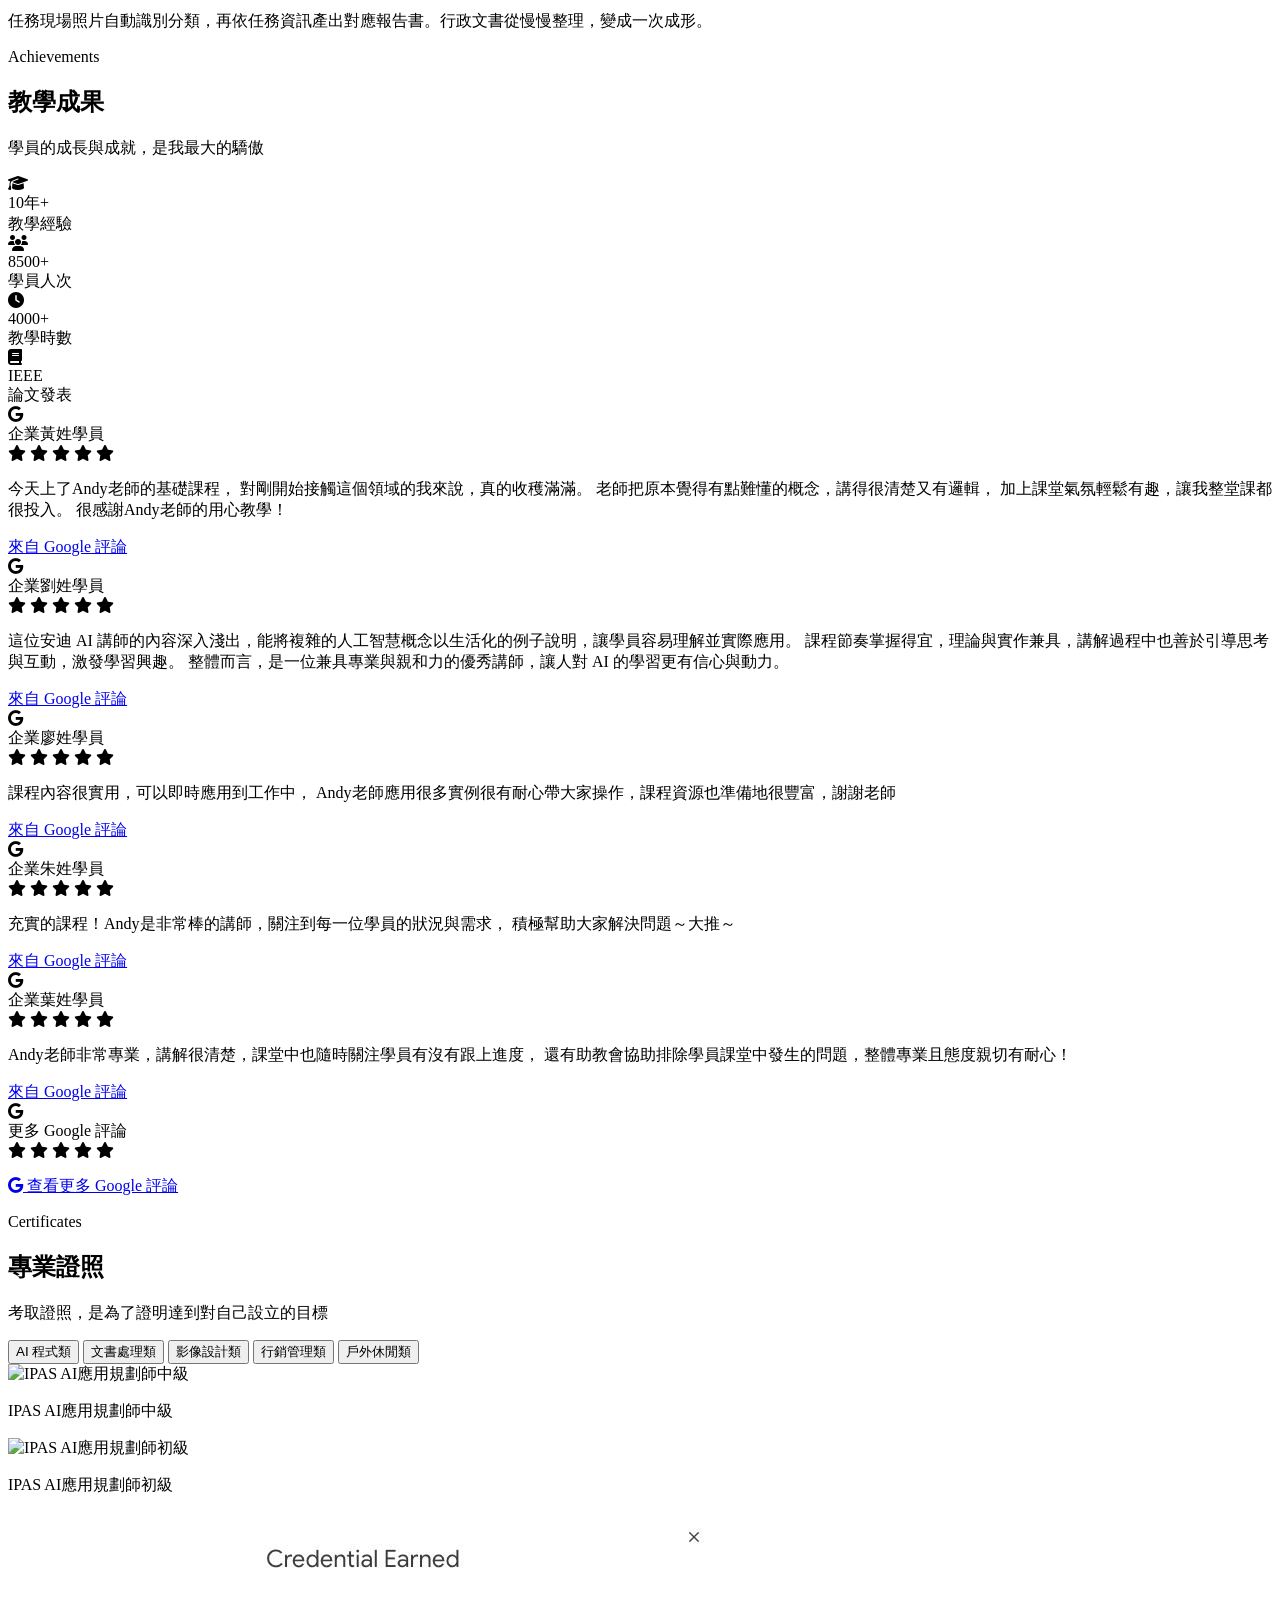
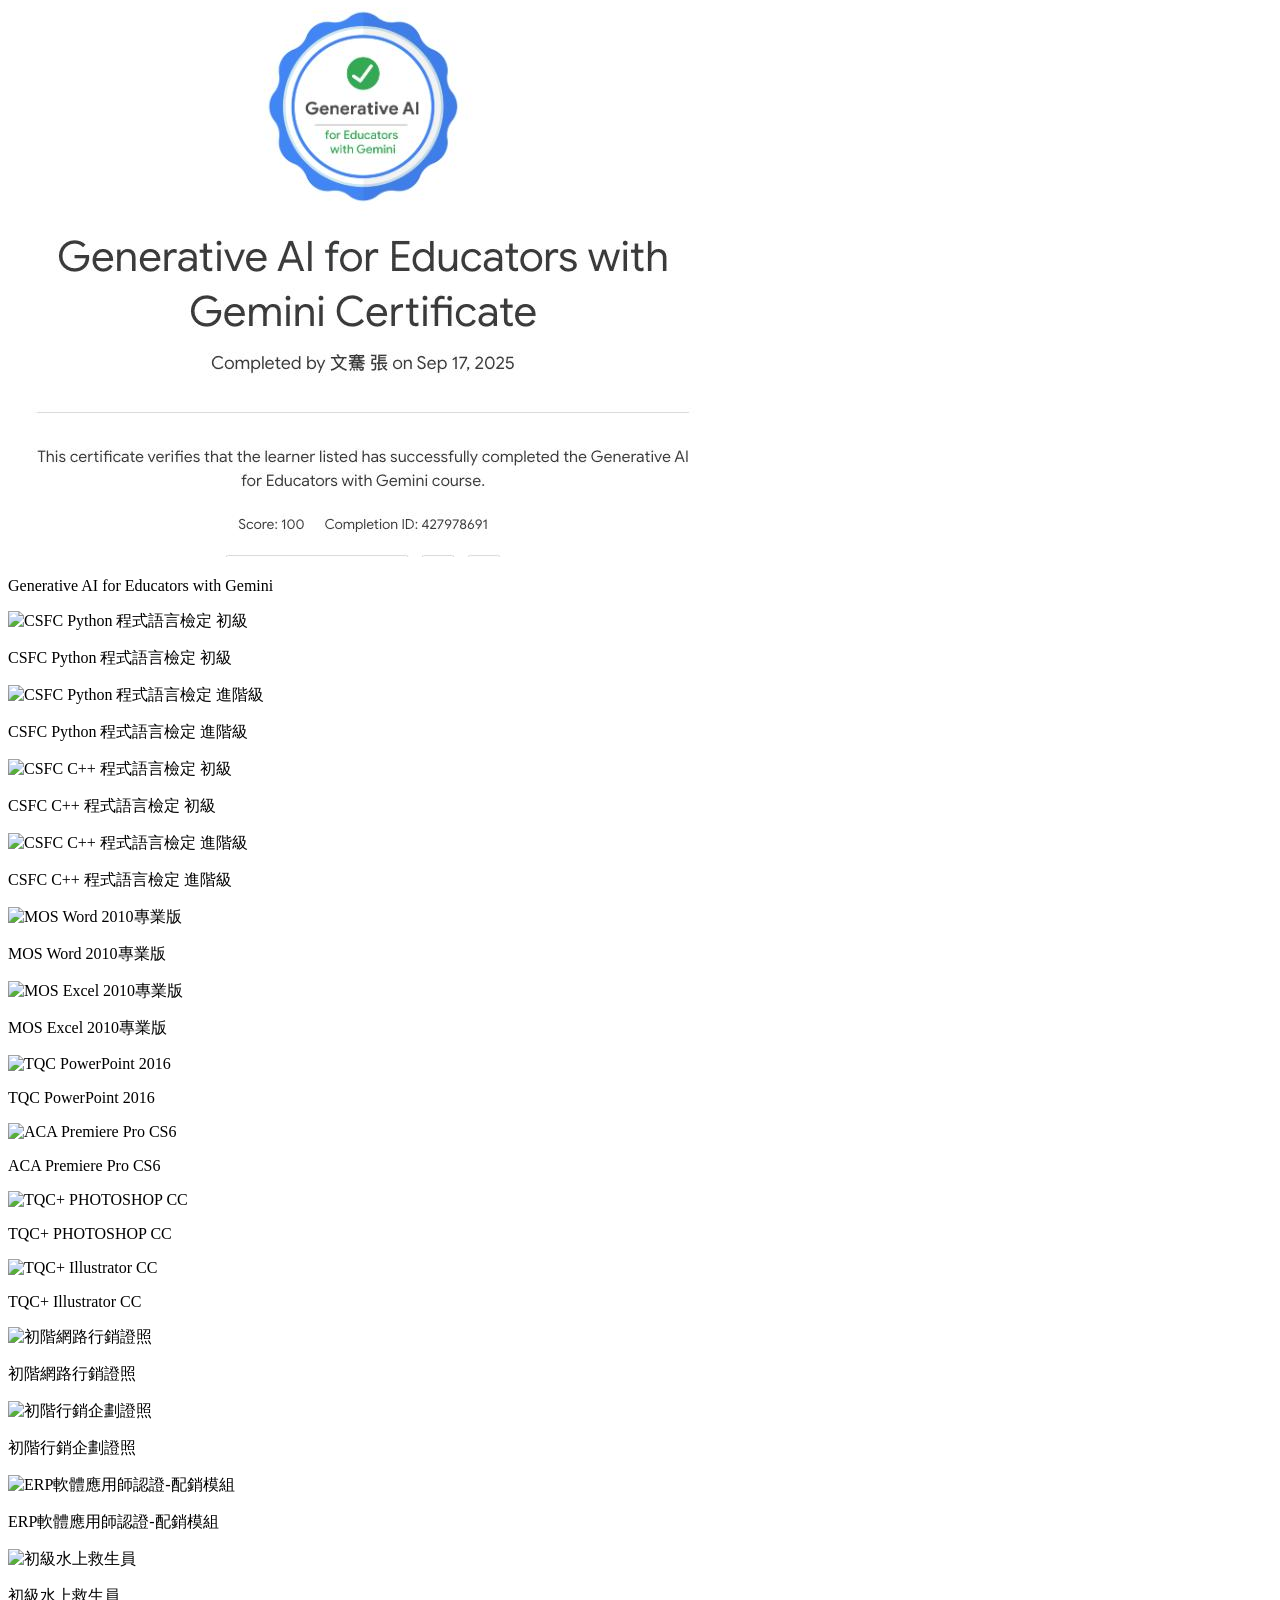
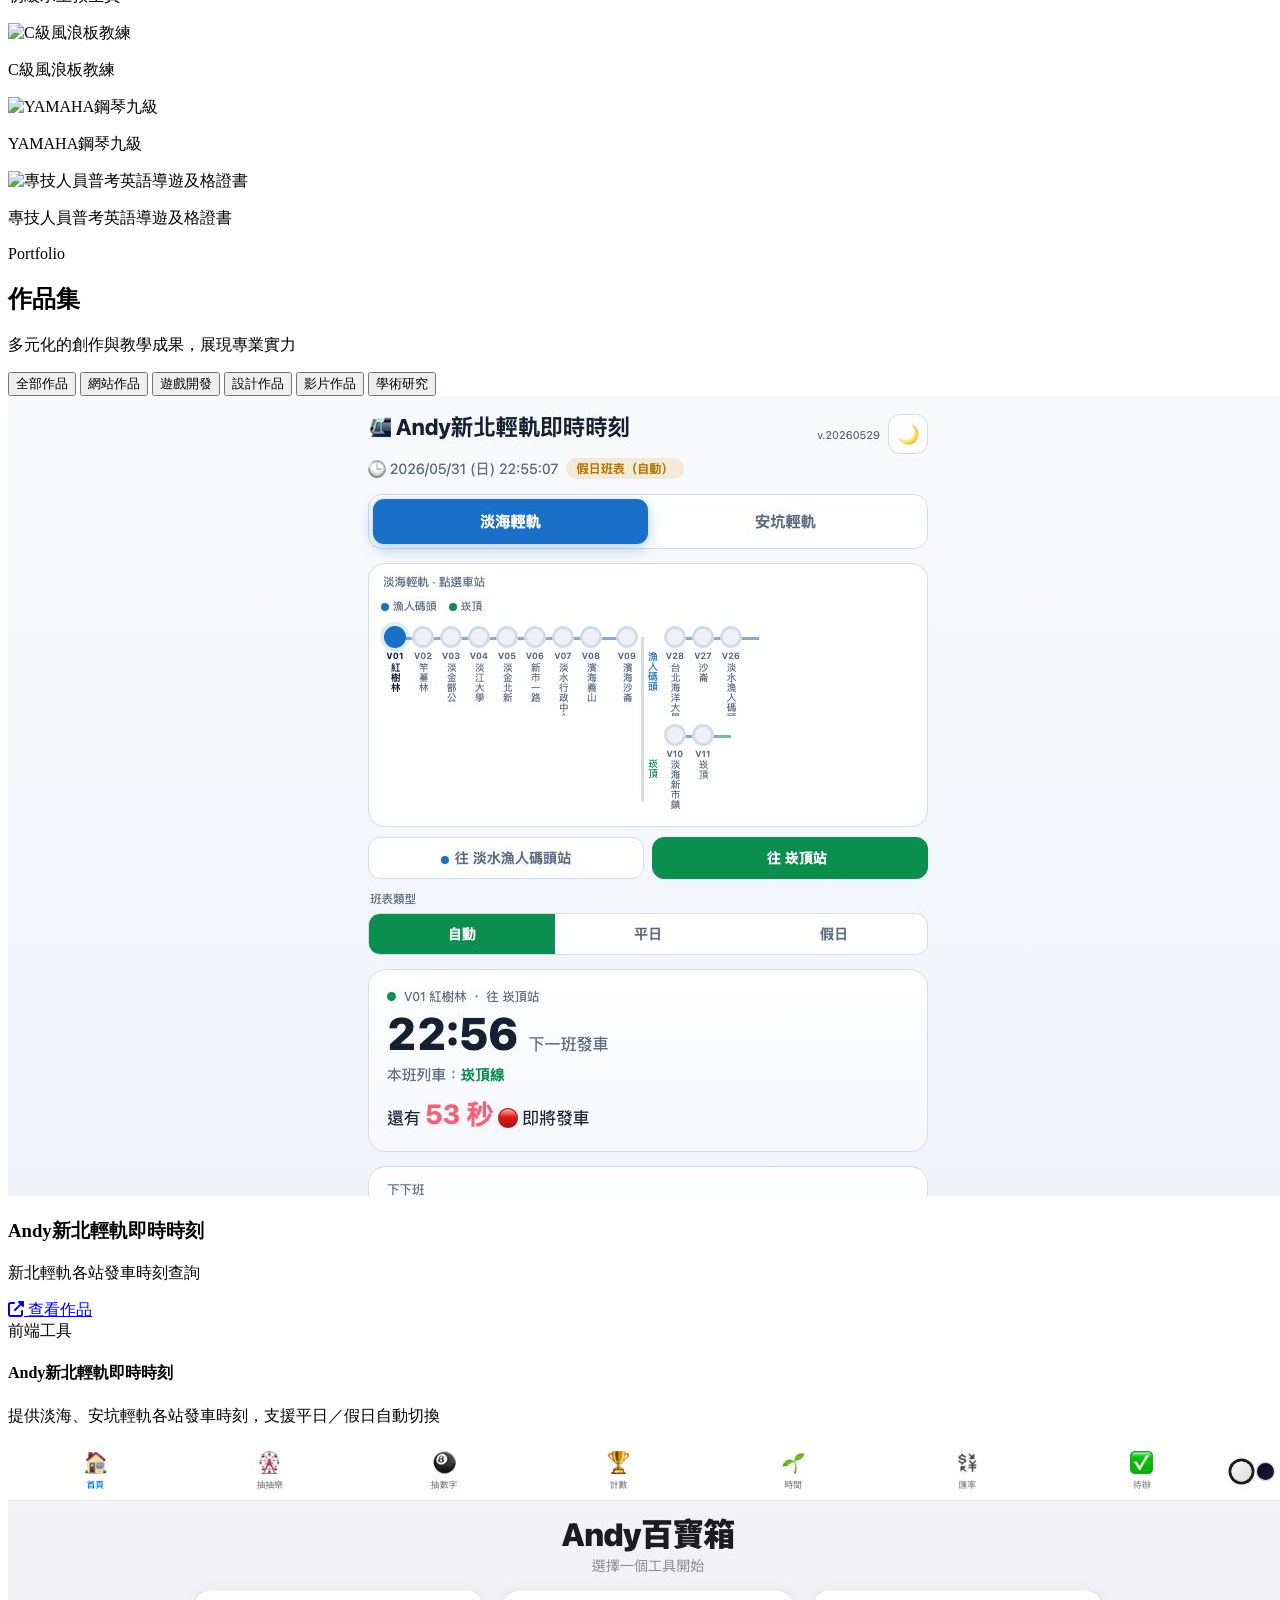
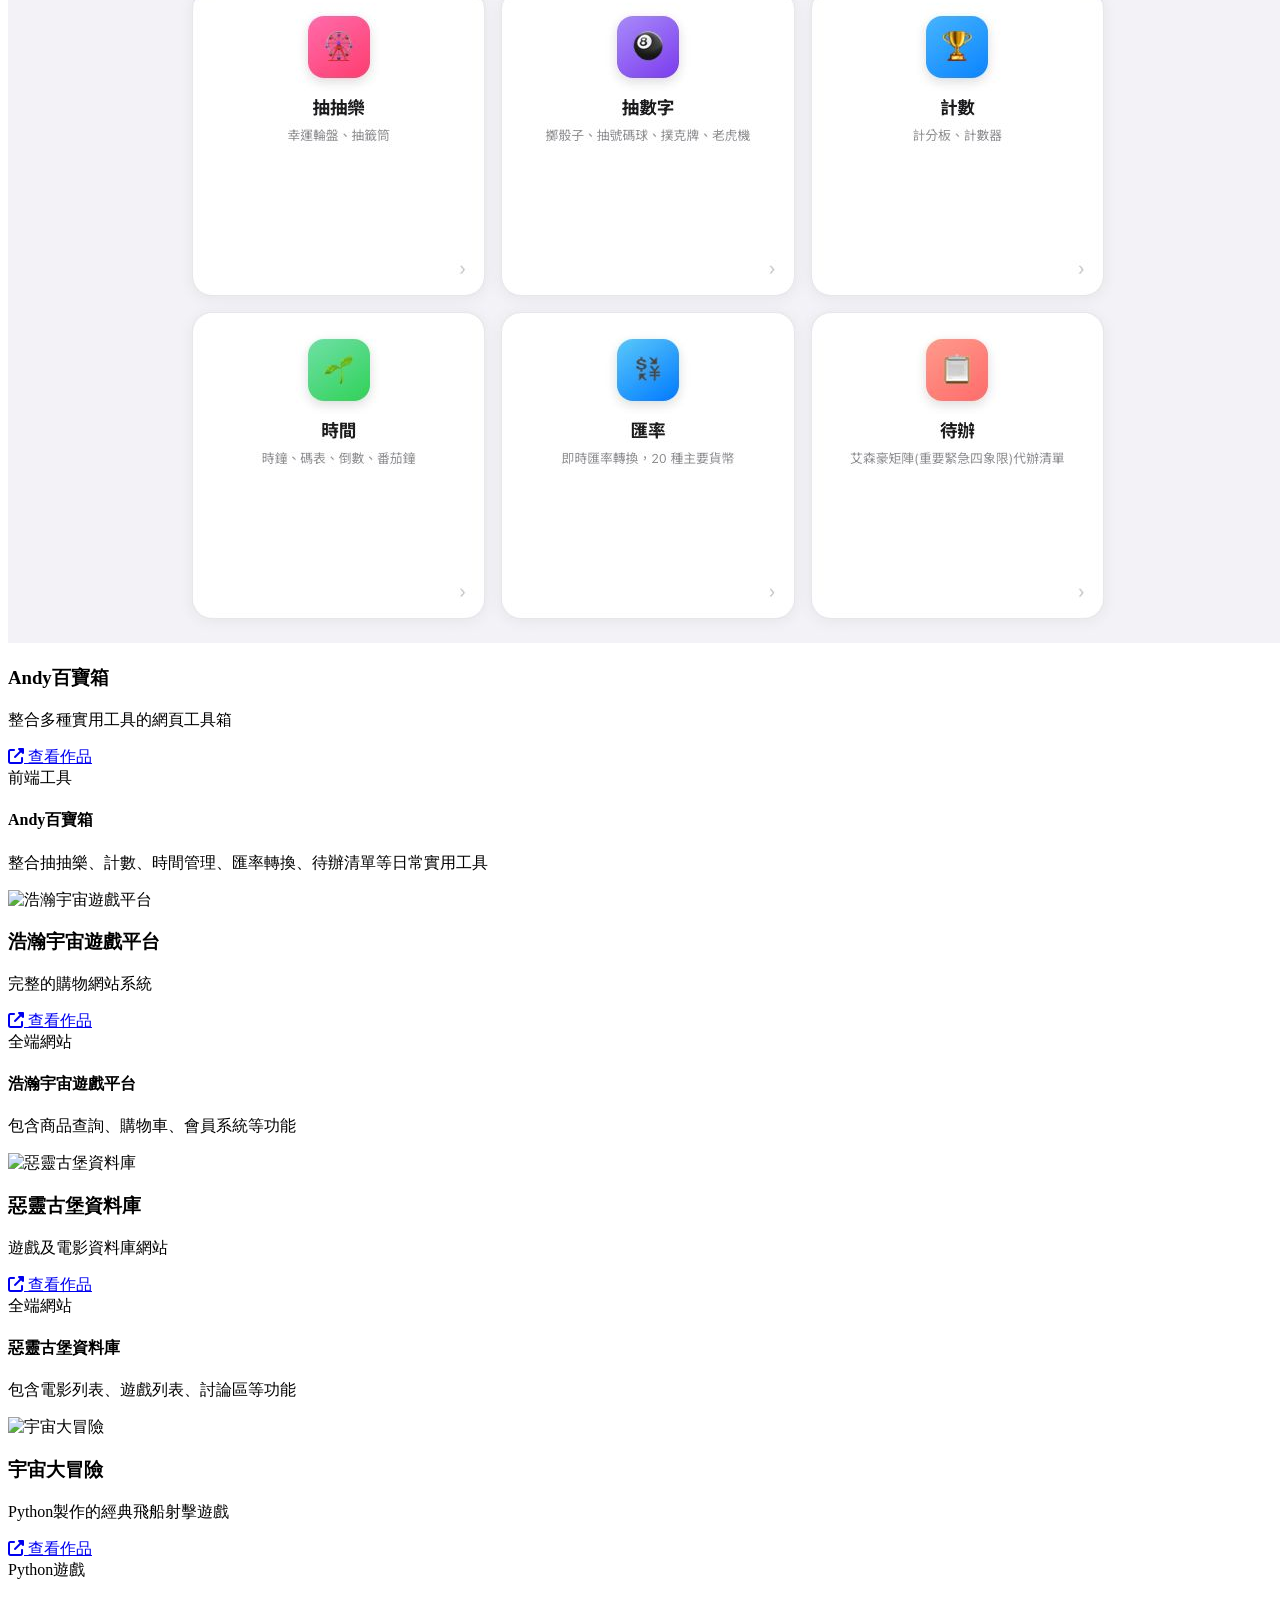
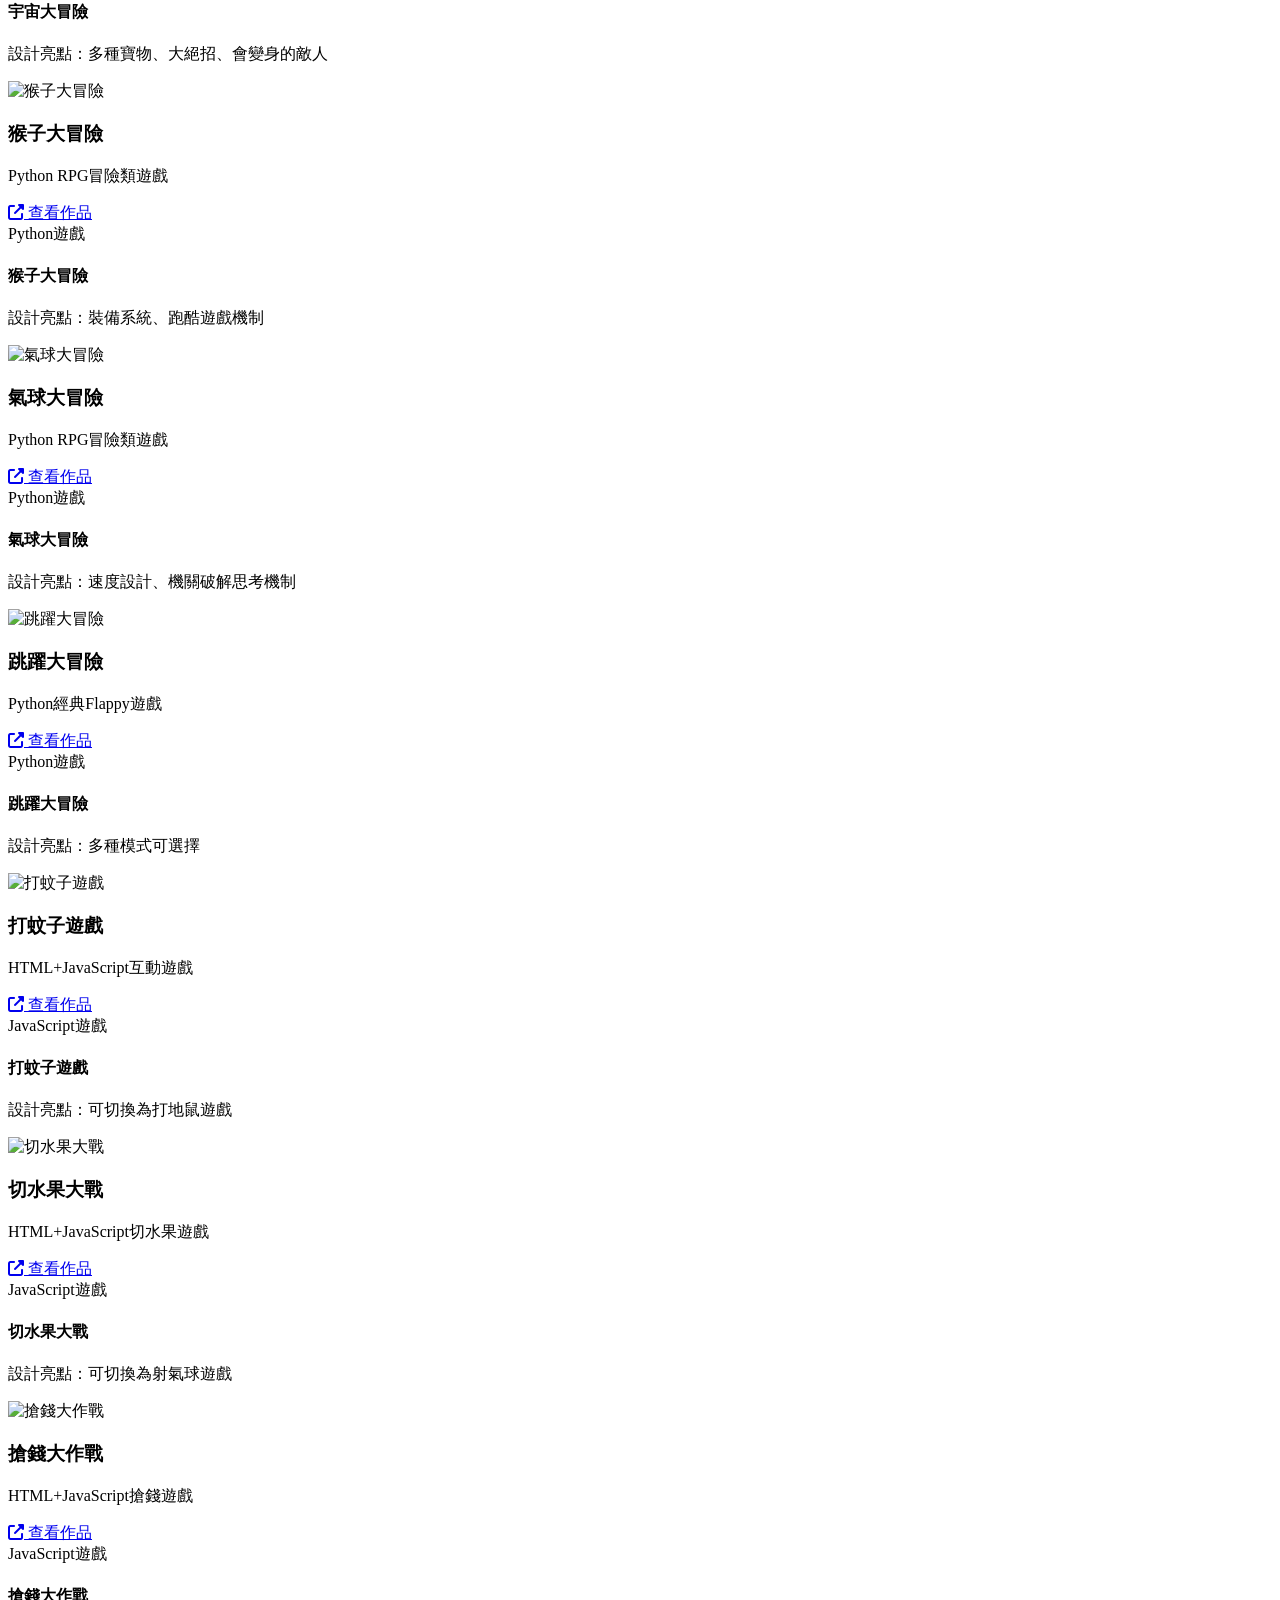
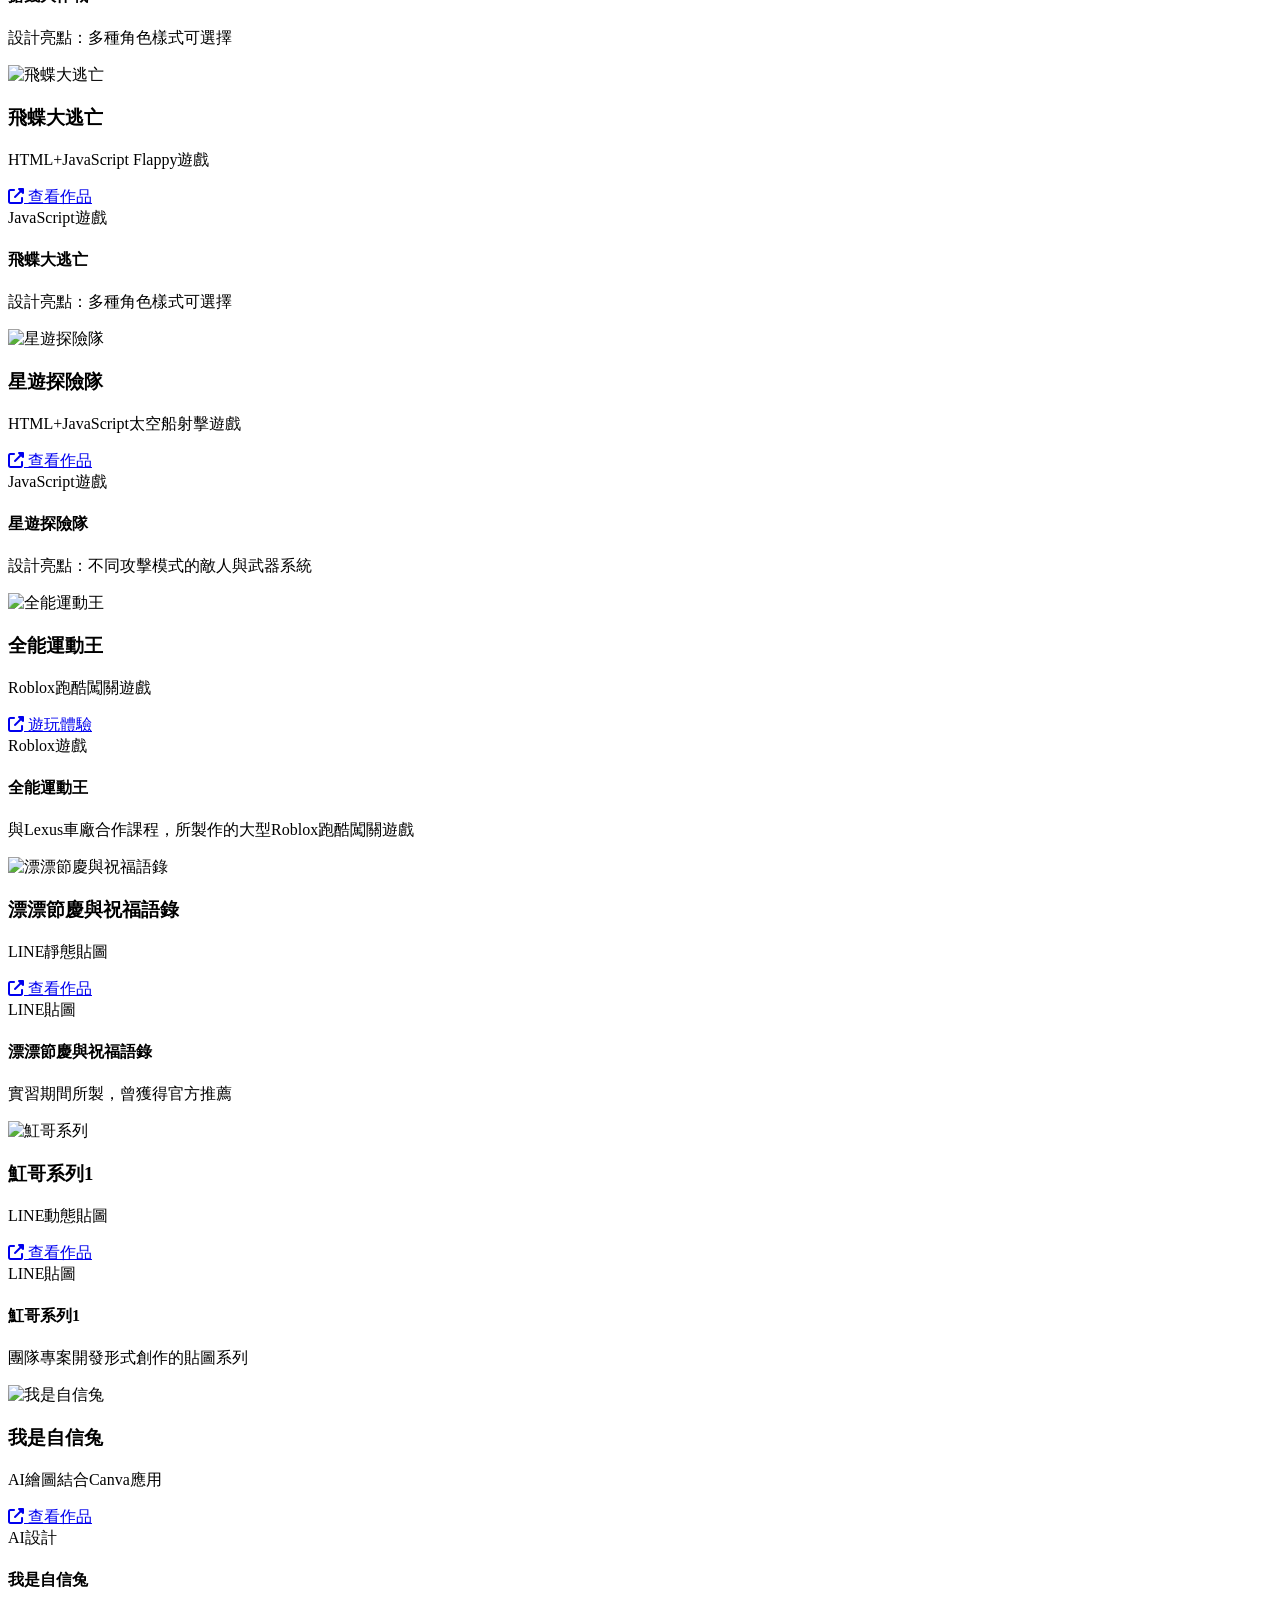
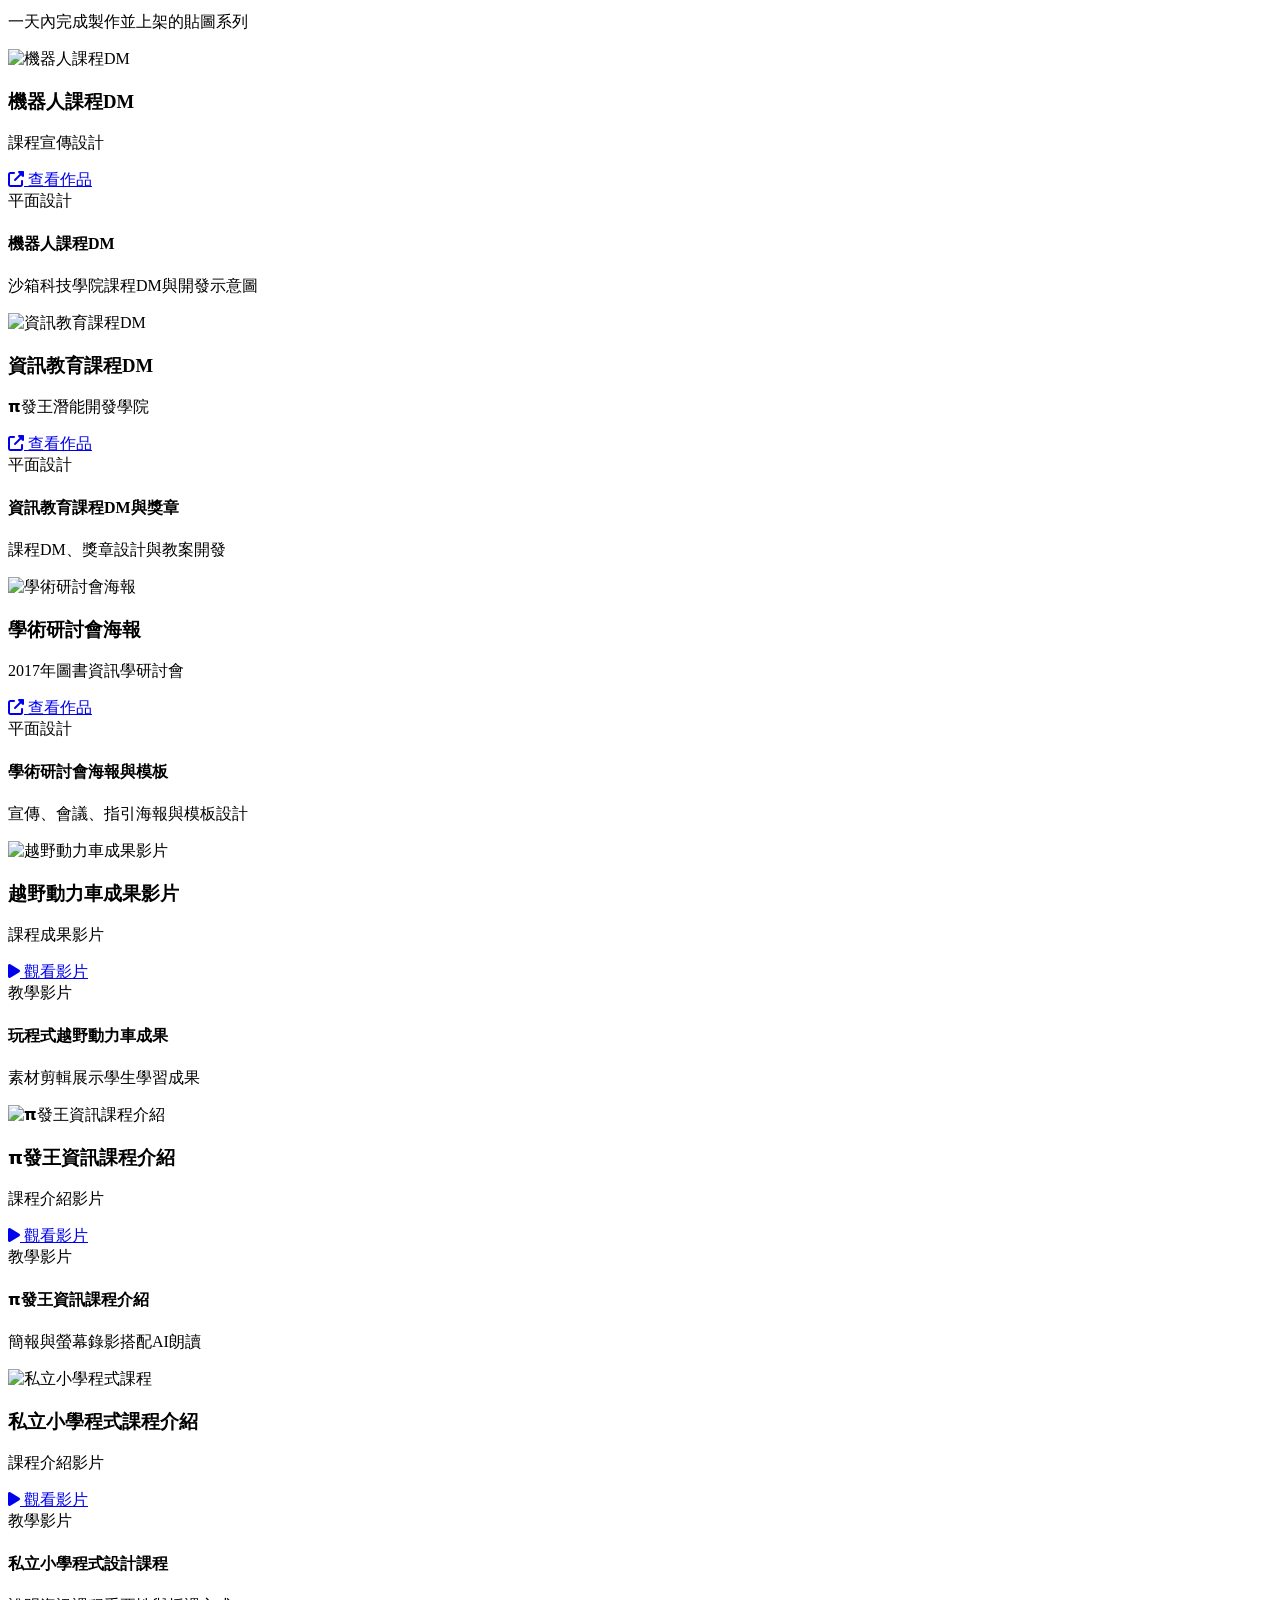
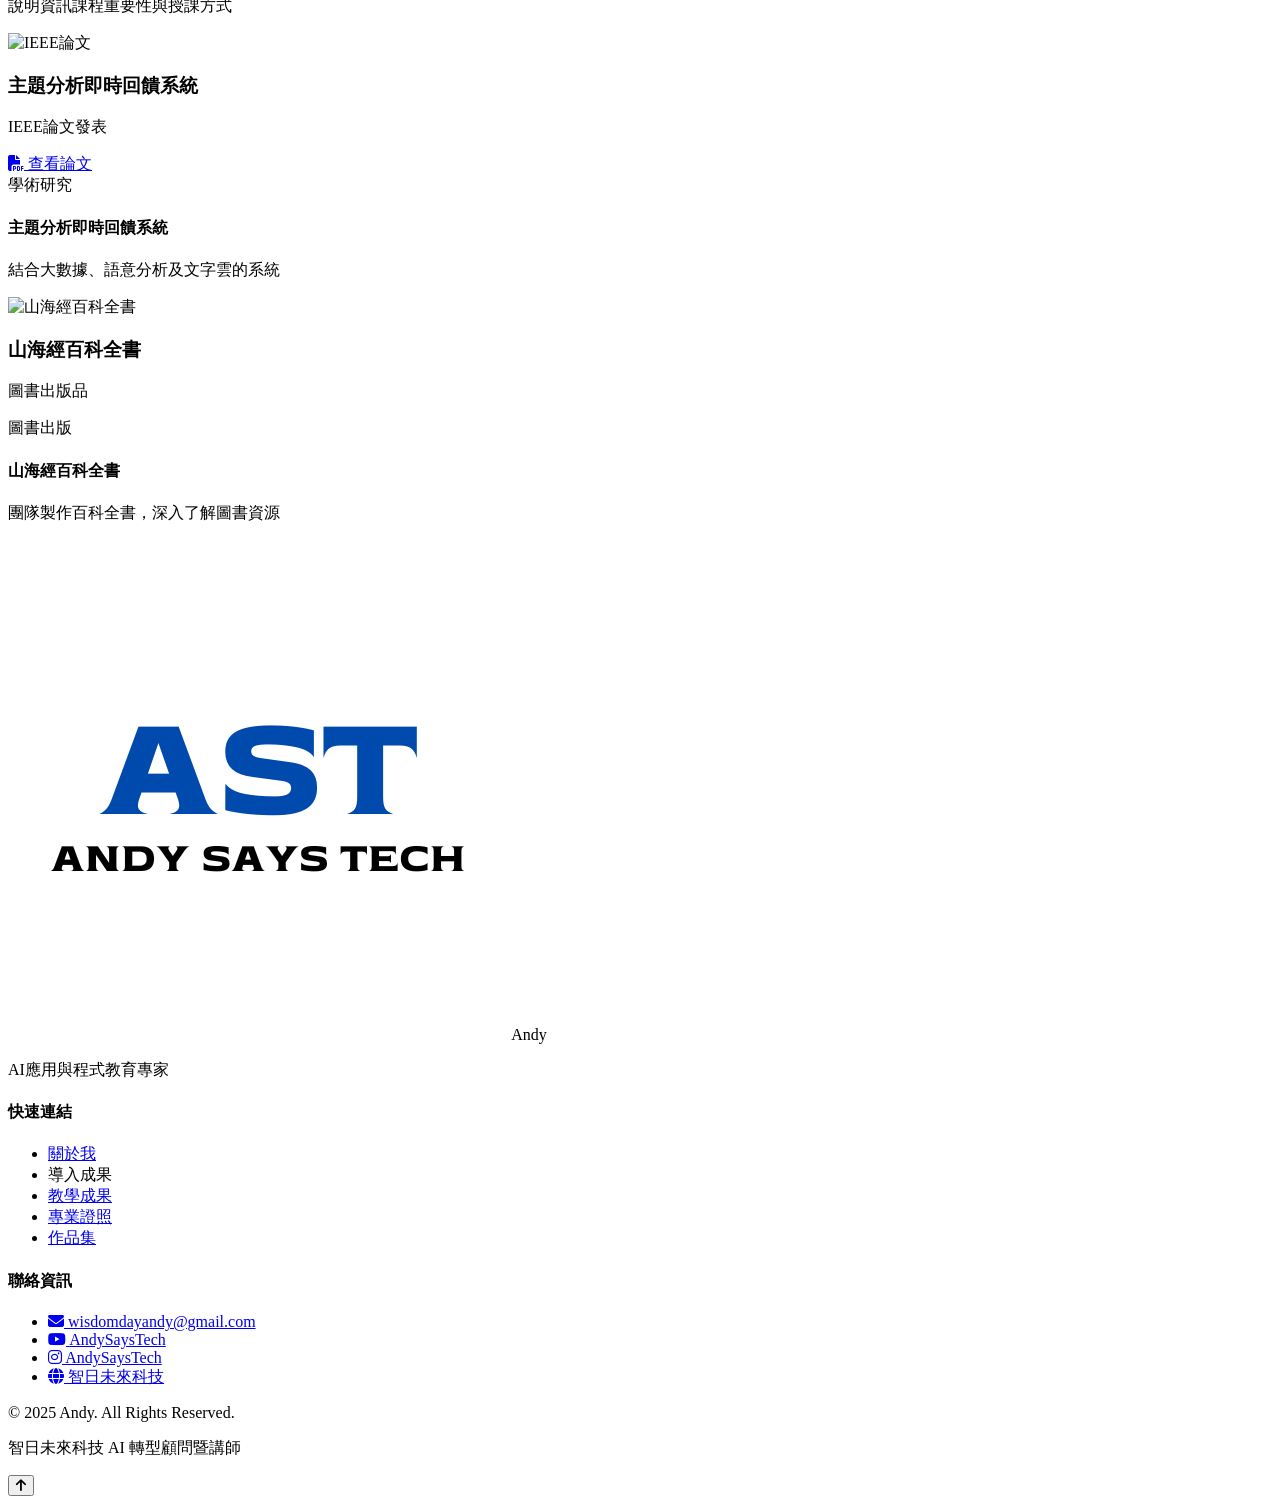
==== commit 40f0d0a6: "Add files via upload" ====
--- a/index.html
+++ b/index.html
@@ -6,10 +6,16 @@
     <meta name="description" content="Andy - 智日未來科技 AI 轉型顧問暨講師，專精AI應用、程式教育、資料分析與教學遊戲開發">
     <meta name="keywords" content="Andy, AndySaysTech, AI教育, Python教學, JavaScript遊戲, AI應用, 智日未來科技, 程式教育">
     <meta name="author" content="Andy">
-    <title>Andy | AI應用與程式教育專家</title>
+    <title>Andy | AI 轉型顧問暨講師</title>
     <link rel="icon" type="image/png" href="images/AST.png">
     <link rel="stylesheet" href="assets/css/instructor.css">
     <link rel="stylesheet" href="https://cdnjs.cloudflare.com/ajax/libs/font-awesome/6.4.0/css/all.min.css">
+    <script>
+        (function () {
+            var saved = localStorage.getItem('theme');
+            document.documentElement.setAttribute('data-theme', saved === 'dark' ? 'dark' : 'light');
+        })();
+    </script>
 </head>
 <body>
     <!-- 導航列 -->
@@ -20,18 +26,25 @@
                     <img src="images/AST.png" alt="Andy" class="logo-avatar">
                     <span>Andy</span>
                 </div>
-                <button class="mobile-menu-toggle" id="mobileMenuToggle">
-                    <span></span>
-                    <span></span>
-                    <span></span>
-                </button>
-                <ul class="nav-menu" id="navMenu">
-                    <li><a href="#home" class="nav-link">首頁</a></li>
-                    <li><a href="#about" class="nav-link">關於我</a></li>
-                    <li><a href="#certificates" class="nav-link">專業證照</a></li>
-                    <li><a href="#portfolio" class="nav-link">作品集</a></li>
-                    <li><a href="#achievements" class="nav-link">教學成果</a></li>
-                </ul>
+                <div class="nav-right">
+                    <ul class="nav-menu" id="navMenu">
+                        <li><a href="#home" class="nav-link">首頁</a></li>
+                        <li><a href="#about" class="nav-link">關於我</a></li>
+                        <li><a href="#automation" class="nav-link">導入經驗</a></li>
+                        <li><a href="#achievements" class="nav-link">教學成果</a></li>
+                        <li><a href="#certificates" class="nav-link">專業證照</a></li>
+                        <li><a href="#portfolio" class="nav-link">作品集</a></li>
+                    </ul>
+                    <button class="theme-toggle" id="themeToggle" type="button" aria-label="切換深淺色模式" title="切換深淺色模式">
+                        <i class="fas fa-moon"></i>
+                        <i class="fas fa-sun"></i>
+                    </button>
+                    <button class="mobile-menu-toggle" id="mobileMenuToggle">
+                        <span></span>
+                        <span></span>
+                        <span></span>
+                    </button>
+                </div>
             </div>
         </div>
     </nav>
@@ -61,12 +74,12 @@
                 </h1>
                 <p class="hero-subtitle">
                     智日未來科技 AI 轉型顧問暨講師<br>
-                    專精於AI應用、程式教育與遊戲開發
+                    專精於 AI 導入顧問與 AI 應用教育
                 </p>
                 <div class="hero-buttons">
                     <a href="#about" class="btn btn-primary">
                         <i class="fas fa-rocket"></i>
-                        認識講師
+                        認識顧問講師
                     </a>
                 </div>
             </div>
@@ -81,8 +94,8 @@
         <div class="container">
             <div class="section-header">
                 <span class="section-tag">About Me</span>
-                <h2 class="section-title">關於講師</h2>
-                <p class="section-subtitle">融合教育熱忱與科技專業，打造最適合的學習體驗</p>
+                <h2 class="section-title">關於顧問講師</h2>
+                <p class="section-subtitle">融合教育熱忱與科技專業，打造最適合的導入與學習體驗</p>
             </div>
             <div class="about-content">
                 <div class="about-image">
@@ -99,7 +112,7 @@
                         <p>
                             畢業於政治大學圖書資訊與檔案學研究所，擁有紮實的資訊科學背景。
                             目前擔任智日未來科技 AI 轉型顧問暨講師，擅長科技應用、資料蒐集、視覺化分析、分層式引導教學。
-                            曾任職於台灣微軟雲端服務部門，致力於AI應用與程式教育，開發多款課程教材與教學遊戲。
+                            曾任職於台灣微軟雲端服務部門，致力於 AI 導入顧問與 AI 應用教育，輔導過多家企業進行 AI 轉型。
                         </p>
                     </div>
                     <div class="about-highlights">
@@ -109,7 +122,7 @@
                             </div>
                             <div class="highlight-content">
                                 <h4>學術背景</h4>
-                                <p>政治大學圖書資訊與檔案學研究所、淡江大學資圖系</p>
+                                <p>政治大學圖書資訊與檔案學研究所</p>
                             </div>
                         </div>
                         <div class="highlight-item">
@@ -126,8 +139,8 @@
                                 <i class="fas fa-robot"></i>
                             </div>
                             <div class="highlight-content">
-                                <h4>AI 自動化顧問</h4>
-                                <p>2026年起：漫步旅居、岱鐠、瑟鎂<br>2025年起：映誠、智食良果、金益鼎</p>
+                                <h4>AI 自動化導入顧問</h4>
+                                <p>2026年：漫步旅居、岱鐠、瑟鎂<br>2025年：映誠、智食良果、金益鼎</p>
                             </div>
                         </div>
                         <div class="highlight-item">
@@ -139,14 +152,14 @@
                                 <p>
                                     <strong>交通運輸</strong>：台灣高鐵(THSRC)<br>
                                     <strong>研究機構</strong>：紡織所(TTRI)、台灣經濟研究院七所(TIER)<br>
-                                    <strong>製造工業</strong>：邑昇實業(EISO/DOSUN)、豐營工業(FUNG YIN)、建凱機電(LONG SHINE)、第一傳動(TiMOTION)、和成欣業(HCG)、森永企業(FREE BIRD)、岳豐科技(YFC-BONEAGLE)<br>
-                                    <strong>金融保險</strong>：和泰產險(HOTAI INSURANCE)<br>
-                                    <strong>餐飲食品</strong>：百鮮企(LINCO-FOOD)、振鈁阿中丸子(ZHEN FANG/A CHUN WAN NA)、荖子鍋(LAOZI HOT POT)、橙姑娘(ORANGELADY)<br>
-                                    <strong>科技新創</strong>：映誠(YING CHERNG)、柏利金(POLIKIN)<br>
+                                    <strong>製造工業</strong>：伯堅股份(BURGEON)、允越科技(YUN YUE TECH)、岱鐠科技(DediProg)、安諾電子(ATC)、河洛半導體(HI-LO SYSTEM)、邑昇實業(EISO/DOSUN)、豐營工業(FUNG YIN)、建凱機電(LONG SHINE)、第一傳動(TiMOTION)、和成欣業(HCG)、森永企業(FREE BIRD)、岳豐科技(YFC-BONEAGLE)<br>
+                                    <strong>金融保險</strong>：國泰人壽(CATHAY LIFE)、和泰產險(HOTAI INSURANCE)<br>
+                                    <strong>餐飲食品</strong>：客來喜(LA CREACION)、百鮮企(LINCO-FOOD)、振鈁阿中丸子(ZHEN FANG/A CHUN WAN NA)、荖子鍋(LAOZI HOT POT)、橙姑娘(ORANGELADY)<br>
+                                    <strong>廣告行銷</strong>：侒可傳媒(ANKE MEDIA)、迷母豐盛(MEMES)、映誠(YING CHERNG)、柏利金(POLIKIN)<br>
                                     <strong>教育培訓</strong>：104人資學院(104)、紅人學院(TCTA)、全國創新創業總會(NiEA)<br>
-                                    <strong>醫療社福</strong>：全國物理治療總會(TPTA)、心路基金會(SYIN LU)、雲林輔具資源中心(YLAD YUNLIN)<br>
-                                    <strong>產業公會</strong>：台灣塑膠公會(TTPIA)、花蓮工業會(HCIA)、桃園工業會(TCIA)、新竹工業會(HCIA)<br>
-                                    <strong>旅宿服務</strong>：漫步旅居(MEANDER Group)
+                                    <strong>醫療社福</strong>：新活藝術(NAAS)、全國物理治療總會(TPTA)、心路基金會(SYIN LU)、雲林輔具資源中心(YLAD YUNLIN)<br>
+                                    <strong>產業公會</strong>：桃園工策會(T.IDIPC)、台灣塑膠公會(TTPIA)、花蓮工業會(HCIA)、桃園工業會(TCIA)、新竹工業會(HCIA)<br>
+                                    <strong>旅宿服務</strong>：漫步旅居(MEANDER GROUP)
                                 </p>
                             </div>
                         </div>
@@ -158,7 +171,8 @@
                                 <h4>學生端授課單位</h4>
                                 <p>
                                     <strong>高等教育</strong>：台科大(NTUST)<br>
-                                    <strong>文教機構</strong>：吉德堡儒林文教(KIDCASTLE RULIN)、育苗國際文教(YU MIAO/WINWIN)、新主流實驗學校(STARLANDEDU)、濯亞國際學院(RUAH)、何嘉仁國際文教(HESS)
+                                    <strong>實驗學校</strong>：新主流實驗學校(STARLANDEDU)、濯亞國際學院(RUAH)<br>
+                                    <strong>文教機構</strong>：吉德堡儒林文教(KIDCASTLE RULIN)、育苗國際文教(YU MIAO/WINWIN)、何嘉仁國際文教(HESS)
                                 </p>
                             </div>
                         </div>
@@ -177,6 +191,88 @@
         </div>
     </section>
 
+    <!-- 導入經驗 -->
+    <section id="automation" class="automation">
+        <div class="container">
+            <div class="section-header">
+                <span class="section-tag">Automation</span>
+                <h2 class="section-title">導入經驗</h2>
+                <p class="section-subtitle">把看不見的流程變清楚，讓團隊把時間花在真正創造價值的事</p>
+            </div>
+
+            <div class="case-year">
+                <h3 class="case-year-title">2026</h3>
+                <div class="case-grid">
+                    <article class="case-card">
+                        <div class="case-visual">
+                            <img src="./images/人資績效考核系統.png" alt="人資績效考核系統">
+                        </div>
+                        <div class="case-body">
+                            <span class="case-tag">人資 × 績效</span>
+                            <h4>漫步旅居</h4>
+                            <p>導入 360 度績效考核與人資系統，審查進度不再卡住、不再猜。搭配組織圖，全員一眼看懂公司架構，考核與溝通都更順。</p>
+                        </div>
+                    </article>
+                    <article class="case-card">
+                        <div class="case-visual">
+                            <img src="./images/信件辨識建單自動化.png" alt="信件辨識建單自動化">
+                        </div>
+                        <div class="case-body">
+                            <span class="case-tag">信件辨識 × 建單</span>
+                            <h4>岱鐠</h4>
+                            <p>客戶來信自動辨識、系統建檔一次到位。業助少轉手、建單更快，IC 封裝需求從信件到進單一路順暢。</p>
+                        </div>
+                    </article>
+                    <article class="case-card">
+                        <div class="case-visual">
+                            <img src="./images/庫存營運儀錶板.png" alt="庫存營運儀錶板">
+                        </div>
+                        <div class="case-body">
+                            <span class="case-tag">庫存 × 營運介面</span>
+                            <h4>瑟鎂</h4>
+                            <p>重構內部庫存管理與介面顯示，庫存看得見、操作跟得上。讓日常營運少繞路，企業內部效率直接拉上來。</p>
+                        </div>
+                    </article>
+                </div>
+            </div>
+
+            <div class="case-year">
+                <h3 class="case-year-title">2025</h3>
+                <div class="case-grid">
+                    <article class="case-card">
+                        <div class="case-visual">
+                            <img src="./images/進銷存自動化.png" alt="進銷存自動化">
+                        </div>
+                        <div class="case-body">
+                            <span class="case-tag">進銷存自動化</span>
+                            <h4>映誠</h4>
+                            <p>進貨單自動識別解析、出貨單自動生成，庫存資料同步進資料庫。從紙本到系統，營運節奏更快、更準。</p>
+                        </div>
+                    </article>
+                    <article class="case-card">
+                        <div class="case-visual">
+                            <img src="./images/智慧農業監管系統.png" alt="智慧農業監管系統">
+                        </div>
+                        <div class="case-body">
+                            <span class="case-tag">智慧農業 × LINE</span>
+                            <h4>智食良果</h4>
+                            <p>用熟悉的 LINE 介面監控、控制智慧農業設備。田間少跑一趟、狀態隨時掌握，農產效率明顯提升。</p>
+                        </div>
+                    </article>
+                    <article class="case-card">
+                        <div class="case-visual">
+                            <img src="./images/業務報告書自動化.png" alt="業務報告書自動化">
+                        </div>
+                        <div class="case-body">
+                            <span class="case-tag">報告書自動化</span>
+                            <h4>金益鼎</h4>
+                            <p>任務現場照片自動識別分類，再依任務資訊產出對應報告書。行政文書從慢慢整理，變成一次成形。</p>
+                        </div>
+                    </article>
+                </div>
+            </div>
+        </div>
+    </section>
     <!-- 教學成果 -->
     <section id="achievements" class="achievements">
         <div class="container">
@@ -184,9 +280,6 @@
                 <span class="section-tag">Achievements</span>
                 <h2 class="section-title">教學成果</h2>
                 <p class="section-subtitle">學員的成長與成就，是我最大的驕傲</p>
-                <a href="https://www.google.com/maps/place/%E7%91%9E%E6%AF%94%E6%99%BA%E6%85%A7%E7%A7%91%E6%8A%80%E8%82%A1%E4%BB%BD%E6%9C%89%E9%99%90%E5%85%AC%E5%8F%B8+airabbi+%2F+CodingBar/@25.0415706,121.5337444,17z/data=!4m8!3m7!1s0x3442a9bc89c7b333:0xd39313f859bc9d88!8m2!3d25.0415706!4d121.5363193!9m1!1b1!16s%2Fg%2F11kl2f_qr_?entry=ttu&g_ep=EgoyMDI1MTIwOS4wIKXMDSoKLDEwMDc5MjA3MUgBUAM%3D" target="_blank" class="google-reviews-link">
-                    <i class="fab fa-google"></i> 查看更多 Google 評論
-                </a>
             </div>
             <div class="achievements-content">
                 <div class="achievement-stats">
@@ -204,7 +297,7 @@
                             <i class="fas fa-users"></i>
                         </div>
                         <div class="stat-info">
-                            <div class="stat-value">6500+</div>
+                            <div class="stat-value">8500+</div>
                             <div class="stat-label">學員人次</div>
                         </div>
                     </div>
@@ -235,7 +328,7 @@
                                 <i class="fab fa-google"></i>
                             </div>
                             <div class="author-info">
-                                <div class="author-name">學員評價</div>
+                                <div class="author-name">企業黃姓學員</div>
                                 <div class="review-stars">
                                     <i class="fas fa-star"></i>
                                     <i class="fas fa-star"></i>
@@ -246,10 +339,14 @@
                             </div>
                         </div>
                         <p class="testimonial-text">
-                            Andy教學認真，課程內容豐富實用，從基礎到進階都講解得很清楚。
-                            特別是AI應用的部分，讓我在工作上能夠實際運用，大幅提升效率！
+                            今天上了Andy老師的基礎課程，
+                            對剛開始接觸這個領域的我來說，真的收穫滿滿。
+                            
+                            老師把原本覺得有點難懂的概念，講得很清楚又有邏輯，
+                            加上課堂氣氛輕鬆有趣，讓我整堂課都很投入。
+                            很感謝Andy老師的用心教學！
                         </p>
-                        <div class="review-source">來自 Google 評論</div>
+                        <div class="review-source" target="_blank"><a href="https://maps.app.goo.gl/czNH1p9fo5UaxrpX8" target="_blank">來自 Google 評論</a></div>
                     </div>
 
                     <!-- Google評論 2 -->
@@ -259,7 +356,7 @@
                                 <i class="fab fa-google"></i>
                             </div>
                             <div class="author-info">
-                                <div class="author-name">家長推薦</div>
+                                <div class="author-name">企業劉姓學員</div>
                                 <div class="review-stars">
                                     <i class="fas fa-star"></i>
                                     <i class="fas fa-star"></i>
@@ -270,10 +367,11 @@
                             </div>
                         </div>
                         <p class="testimonial-text">
-                            孩子很喜歡Andy的程式課程，從原本對程式一竅不通，
-                            到現在可以自己設計小遊戲，進步非常明顯。老師很有耐心，教學方式生動有趣！
+                            這位安迪 AI 講師的內容深入淺出，能將複雜的人工智慧概念以生活化的例子說明，讓學員容易理解並實際應用。
+                            課程節奏掌握得宜，理論與實作兼具，講解過程中也善於引導思考與互動，激發學習興趣。
+                            整體而言，是一位兼具專業與親和力的優秀講師，讓人對 AI 的學習更有信心與動力。
                         </p>
-                        <div class="review-source">來自 Google 評論</div>
+                        <div class="review-source" target="_blank"><a href="https://maps.app.goo.gl/jz5RDsStE3PMHtuu7" target="_blank">來自 Google 評論</a></div>
                     </div>
 
                     <!-- Google評論 3 -->
@@ -283,7 +381,7 @@
                                 <i class="fab fa-google"></i>
                             </div>
                             <div class="author-info">
-                                <div class="author-name">企業學員</div>
+                                <div class="author-name">企業廖姓學員</div>
                                 <div class="review-stars">
                                     <i class="fas fa-star"></i>
                                     <i class="fas fa-star"></i>
@@ -294,10 +392,82 @@
                             </div>
                         </div>
                         <p class="testimonial-text">
-                            公司安排的AI培訓課程，Andy講解專業又實用，
-                            不只是理論，更多的是實際操作和案例分享，讓我們能夠快速上手應用在工作中。
+                            課程內容很實用，可以即時應用到工作中，
+                            Andy老師應用很多實例很有耐心帶大家操作，課程資源也準備地很豐富，謝謝老師
                         </p>
-                        <div class="review-source">來自 Google 評論</div>
+                        <div class="review-source" target="_blank"><a href="https://maps.app.goo.gl/vU83co4ienUhidAJ7" target="_blank">來自 Google 評論</a></div>
+                    </div>
+
+                    <!-- Google評論 4 -->
+                    <div class="testimonial-card google-review">
+                        <div class="review-header">
+                            <div class="author-avatar">
+                                <i class="fab fa-google"></i>
+                            </div>
+                            <div class="author-info">
+                                <div class="author-name">企業朱姓學員</div>
+                                <div class="review-stars">
+                                    <i class="fas fa-star"></i>
+                                    <i class="fas fa-star"></i>
+                                    <i class="fas fa-star"></i>
+                                    <i class="fas fa-star"></i>
+                                    <i class="fas fa-star"></i>
+                                </div>
+                            </div>
+                        </div>
+                        <p class="testimonial-text">
+                            充實的課程！Andy是非常棒的講師，關注到每一位學員的狀況與需求，
+                            積極幫助大家解決問題～大推～
+                        </p>
+                        <div class="review-source" target="_blank"><a href="https://maps.app.goo.gl/CjCLKJmo1UVnMQ4G8" target="_blank">來自 Google 評論</a></div>
+                    </div>
+
+                    <!-- Google評論 5 -->
+                    <div class="testimonial-card google-review">
+                        <div class="review-header">
+                            <div class="author-avatar">
+                                <i class="fab fa-google"></i>
+                            </div>
+                            <div class="author-info">
+                                <div class="author-name">企業葉姓學員</div>
+                                <div class="review-stars">
+                                    <i class="fas fa-star"></i>
+                                    <i class="fas fa-star"></i>
+                                    <i class="fas fa-star"></i>
+                                    <i class="fas fa-star"></i>
+                                    <i class="fas fa-star"></i>
+                                </div>
+                            </div>
+                        </div>
+                        <p class="testimonial-text">
+                            Andy老師非常專業，講解很清楚，課堂中也隨時關注學員有沒有跟上進度，
+                            還有助教會協助排除學員課堂中發生的問題，整體專業且態度親切有耐心！
+                        </p>
+                        <div class="review-source" target="_blank"><a href="https://maps.app.goo.gl/GGADq7cLJJ8BarB48" target="_blank">來自 Google 評論</a></div>
+                    </div>
+                    
+                    <!-- Google評論 6 -->
+                    <div class="testimonial-card google-review">
+                        <div class="review-header">
+                            <div class="author-avatar">
+                                <i class="fab fa-google"></i>
+                            </div>
+                            <div class="author-info">
+                                <div class="author-name">更多 Google 評論</div>
+                                <div class="review-stars">
+                                    <i class="fas fa-star"></i>
+                                    <i class="fas fa-star"></i>
+                                    <i class="fas fa-star"></i>
+                                    <i class="fas fa-star"></i>
+                                    <i class="fas fa-star"></i>
+                                </div>
+                            </div>
+                        </div>
+                        <p class="testimonial-text">
+                            <a href="https://www.google.com/maps/place/%E7%91%9E%E6%AF%94%E6%99%BA%E6%85%A7%E7%A7%91%E6%8A%80%E8%82%A1%E4%BB%BD%E6%9C%89%E9%99%90%E5%85%AC%E5%8F%B8+airabbi+%2F+CodingBar/@25.0415706,121.5337444,17z/data=!4m8!3m7!1s0x3442a9bc89c7b333:0xd39313f859bc9d88!8m2!3d25.0415706!4d121.5363193!9m1!1b1!16s%2Fg%2F11kl2f_qr_?entry=ttu&g_ep=EgoyMDI1MTIwOS4wIKXMDSoKLDEwMDc5MjA3MUgBUAM%3D" target="_blank" class="google-reviews-link">
+                                <i class="fab fa-google"></i> 查看更多 Google 評論
+                            </a>
+                        </p>
                     </div>
                 </div>
             </div>
@@ -315,7 +485,7 @@
             
             <!-- 證照分類標籤 -->
             <div class="cert-tabs">
-                <button class="cert-tab active" data-cert-category="programming">AI程式類</button>
+                <button class="cert-tab active" data-cert-category="programming">AI 程式類</button>
                 <button class="cert-tab" data-cert-category="office">文書處理類</button>
                 <button class="cert-tab" data-cert-category="design">影像設計類</button>
                 <button class="cert-tab" data-cert-category="marketing">行銷管理類</button>
@@ -326,6 +496,14 @@
             <div class="cert-content">
                 <!-- AI程式類 -->
                 <div class="cert-grid active" data-cert-group="programming">
+                    <div class="cert-item">
+                        <img src="images/license/IPAS AI應用規劃師中級.png" alt="IPAS AI應用規劃師中級">
+                        <p class="cert-name">IPAS AI應用規劃師中級</p>
+                    </div>
+                    <div class="cert-item">
+                        <img src="images/license/IPAS AI應用規劃師初級.png" alt="IPAS AI應用規劃師初級">
+                        <p class="cert-name">IPAS AI應用規劃師初級</p>
+                    </div>
                     <div class="cert-item">
                         <img src="images/license/Generative Al for Educators with Gemini Certificate.jpg" alt="Generative AI for Educators with Gemini Certificate">
                         <p class="cert-name">Generative AI for Educators with Gemini</p>
@@ -431,8 +609,8 @@
             <!-- 作品分類標籤 -->
             <div class="portfolio-tabs">
                 <button class="portfolio-tab active" data-category="all">全部作品</button>
+                <button class="portfolio-tab" data-category="websites">網站作品</button>
                 <button class="portfolio-tab" data-category="games">遊戲開發</button>
-                <button class="portfolio-tab" data-category="websites">網站作品</button>
                 <button class="portfolio-tab" data-category="design">設計作品</button>
                 <button class="portfolio-tab" data-category="videos">影片作品</button>
                 <button class="portfolio-tab" data-category="academic">學術研究</button>
@@ -440,7 +618,86 @@
 
             <!-- 作品展示區 -->
             <div class="portfolio-grid">
-                <!-- Python遊戲作品 -->
+                <div class="portfolio-item" data-category="websites">
+                    <div class="portfolio-image">
+                        <img src="images/work/work116.jpg" alt="Andy新北輕軌即時時刻">
+                        <div class="portfolio-overlay">
+                            <div class="portfolio-overlay-content">
+                                <h3>Andy新北輕軌即時時刻</h3>
+                                <p>新北輕軌各站發車時刻查詢</p>
+                                <a href="https://andysaystech.github.io/newtaipeilrt.com.tw/" target="_blank" class="portfolio-link">
+                                    <i class="fas fa-external-link-alt"></i> 查看作品
+                                </a>
+                            </div>
+                        </div>
+                    </div>
+                    <div class="portfolio-info">
+                        <span class="portfolio-category">前端工具</span>
+                        <h4>Andy新北輕軌即時時刻</h4>
+                        <p>提供淡海、安坑輕軌各站發車時刻，支援平日／假日自動切換</p>
+                    </div>
+                </div>
+
+                <div class="portfolio-item" data-category="websites">
+                    <div class="portfolio-image">
+                        <img src="images/work/work115.jpg" alt="Andy百寶箱">
+                        <div class="portfolio-overlay">
+                            <div class="portfolio-overlay-content">
+                                <h3>Andy百寶箱</h3>
+                                <p>整合多種實用工具的網頁工具箱</p>
+                                <a href="https://andysaystech.github.io/tools.com.tw/" target="_blank" class="portfolio-link">
+                                    <i class="fas fa-external-link-alt"></i> 查看作品
+                                </a>
+                            </div>
+                        </div>
+                    </div>
+                    <div class="portfolio-info">
+                        <span class="portfolio-category">前端工具</span>
+                        <h4>Andy百寶箱</h4>
+                        <p>整合抽抽樂、計數、時間管理、匯率轉換、待辦清單等日常實用工具</p>
+                    </div>
+                </div>
+
+                <div class="portfolio-item" data-category="websites">
+                    <div class="portfolio-image">
+                        <img src="images/work/work101.jpg" alt="浩瀚宇宙遊戲平台">
+                        <div class="portfolio-overlay">
+                            <div class="portfolio-overlay-content">
+                                <h3>浩瀚宇宙遊戲平台</h3>
+                                <p>完整的購物網站系統</p>
+                                <a href="http://220.132.73.120/Andy_works/Game_Store/" target="_blank" class="portfolio-link">
+                                    <i class="fas fa-external-link-alt"></i> 查看作品
+                                </a>
+                            </div>
+                        </div>
+                    </div>
+                    <div class="portfolio-info">
+                        <span class="portfolio-category">全端網站</span>
+                        <h4>浩瀚宇宙遊戲平台</h4>
+                        <p>包含商品查詢、購物車、會員系統等功能</p>
+                    </div>
+                </div>
+
+                <div class="portfolio-item" data-category="websites">
+                    <div class="portfolio-image">
+                        <img src="images/work/work102.JPG" alt="惡靈古堡資料庫">
+                        <div class="portfolio-overlay">
+                            <div class="portfolio-overlay-content">
+                                <h3>惡靈古堡資料庫</h3>
+                                <p>遊戲及電影資料庫網站</p>
+                                <a href="http://220.132.73.120/Andy_works/Resident_Evil/" target="_blank" class="portfolio-link">
+                                    <i class="fas fa-external-link-alt"></i> 查看作品
+                                </a>
+                            </div>
+                        </div>
+                    </div>
+                    <div class="portfolio-info">
+                        <span class="portfolio-category">全端網站</span>
+                        <h4>惡靈古堡資料庫</h4>
+                        <p>包含電影列表、遊戲列表、討論區等功能</p>
+                    </div>
+                </div>
+
                 <div class="portfolio-item" data-category="games">
                     <div class="portfolio-image">
                         <img src="images/work/work103.jpg" alt="宇宙大冒險">
@@ -521,7 +778,6 @@
                     </div>
                 </div>
 
-                <!-- JavaScript遊戲作品 -->
                 <div class="portfolio-item" data-category="games">
                     <div class="portfolio-image">
                         <img src="images/work/work109.jpg" alt="打蚊子遊戲">
@@ -622,88 +878,6 @@
                     </div>
                 </div>
 
-                <!-- 網站作品 -->
-                <div class="portfolio-item" data-category="websites">
-                    <div class="portfolio-image">
-                        <img src="images/work/work101.jpg" alt="浩瀚宇宙遊戲平台">
-                        <div class="portfolio-overlay">
-                            <div class="portfolio-overlay-content">
-                                <h3>浩瀚宇宙遊戲平台</h3>
-                                <p>完整的購物網站系統</p>
-                                <a href="http://220.132.73.120/Andy_works/Game_Store/" target="_blank" class="portfolio-link">
-                                    <i class="fas fa-external-link-alt"></i> 查看作品
-                                </a>
-                            </div>
-                        </div>
-                    </div>
-                    <div class="portfolio-info">
-                        <span class="portfolio-category">全端網站</span>
-                        <h4>浩瀚宇宙遊戲平台</h4>
-                        <p>包含商品查詢、購物車、會員系統等功能</p>
-                    </div>
-                </div>
-
-                <div class="portfolio-item" data-category="websites">
-                    <div class="portfolio-image">
-                        <img src="images/work/work102.JPG" alt="惡靈古堡資料庫">
-                        <div class="portfolio-overlay">
-                            <div class="portfolio-overlay-content">
-                                <h3>惡靈古堡資料庫</h3>
-                                <p>遊戲及電影資料庫網站</p>
-                                <a href="http://220.132.73.120/Andy_works/Resident_Evil/" target="_blank" class="portfolio-link">
-                                    <i class="fas fa-external-link-alt"></i> 查看作品
-                                </a>
-                            </div>
-                        </div>
-                    </div>
-                    <div class="portfolio-info">
-                        <span class="portfolio-category">全端網站</span>
-                        <h4>惡靈古堡資料庫</h4>
-                        <p>包含電影列表、遊戲列表、討論區等功能</p>
-                    </div>
-                </div>
-
-                <div class="portfolio-item" data-category="websites">
-                    <div class="portfolio-image">
-                        <img src="images/work/work115.jpg" alt="Andy百寶箱">
-                        <div class="portfolio-overlay">
-                            <div class="portfolio-overlay-content">
-                                <h3>Andy百寶箱</h3>
-                                <p>整合多種實用工具的網頁工具箱</p>
-                                <a href="https://andysaystech.github.io/tools.com.tw/" target="_blank" class="portfolio-link">
-                                    <i class="fas fa-external-link-alt"></i> 查看作品
-                                </a>
-                            </div>
-                        </div>
-                    </div>
-                    <div class="portfolio-info">
-                        <span class="portfolio-category">前端工具</span>
-                        <h4>Andy百寶箱</h4>
-                        <p>整合抽抽樂、計數、時間管理、匯率轉換、待辦清單等日常實用工具</p>
-                    </div>
-                </div>
-
-                <div class="portfolio-item" data-category="websites">
-                    <div class="portfolio-image">
-                        <img src="images/work/work116.jpg" alt="Andy新北輕軌即時時刻">
-                        <div class="portfolio-overlay">
-                            <div class="portfolio-overlay-content">
-                                <h3>Andy新北輕軌即時時刻</h3>
-                                <p>新北輕軌各站發車時刻查詢</p>
-                                <a href="https://andysaystech.github.io/newtaipeilrt.com.tw/" target="_blank" class="portfolio-link">
-                                    <i class="fas fa-external-link-alt"></i> 查看作品
-                                </a>
-                            </div>
-                        </div>
-                    </div>
-                    <div class="portfolio-info">
-                        <span class="portfolio-category">前端工具</span>
-                        <h4>Andy新北輕軌即時時刻</h4>
-                        <p>提供淡海、安坑輕軌各站發車時刻，支援平日／假日自動切換</p>
-                    </div>
-                </div>
-
-                <!-- Roblox遊戲作品 -->
                 <div class="portfolio-item" data-category="games">
                     <div class="portfolio-image">
                         <img src="images/work/work114.png" alt="全能運動王">
@@ -963,6 +1137,7 @@
                         <h4>快速連結</h4>
                         <ul>
                             <li><a href="#about">關於我</a></li>
+                            <li><a href="#achievements"></a>導入成果</a></li>
                             <li><a href="#achievements">教學成果</a></li>
                             <li><a href="#certificates">專業證照</a></li>
                             <li><a href="#portfolio">作品集</a></li>
@@ -977,13 +1152,13 @@
                                 </a>
                             </li>
                             <li>
+                                <a href="https://www.youtube.com/@AndySaysTech" target="_blank" class="social-link">
+                                    <i class="fab fa-youtube"></i> <span>AndySaysTech</span>
+                                </a>
+                            </li>
+                            <li>
                                 <a href="https://www.instagram.com/AndySaysTech" target="_blank" class="social-link">
                                     <i class="fab fa-instagram"></i> <span>AndySaysTech</span>
-                                </a>
-                            </li>
-                            <li>
-                                <a href="https://www.youtube.com/@AndySaysTech" target="_blank" class="social-link">
-                                    <i class="fab fa-youtube"></i> <span>AndySaysTech</span>
                                 </a>
                             </li>
                             <li>
@@ -1006,6 +1181,7 @@
     <button class="back-to-top" id="backToTop">
         <i class="fas fa-arrow-up"></i>
     </button>
+    <div class="theme-toast" id="themeToast" role="status" aria-live="polite"></div>
 
     <script>
         console.log('=== 內嵌測試腳本開始 ===');
@@ -1110,6 +1286,29 @@
             });
             
             console.log('所有事件監聽器已設置');
+
+            var themeToggle = document.getElementById('themeToggle');
+            var themeToast = document.getElementById('themeToast');
+            var toastTimer = null;
+
+            function showThemeToast(message) {
+                if (!themeToast) return;
+                themeToast.textContent = message;
+                themeToast.classList.add('show');
+                clearTimeout(toastTimer);
+                toastTimer = setTimeout(function () {
+                    themeToast.classList.remove('show');
+                }, 1800);
+            }
+
+            if (themeToggle) {
+                themeToggle.addEventListener('click', function () {
+                    var nextTheme = document.documentElement.getAttribute('data-theme') === 'dark' ? 'light' : 'dark';
+                    document.documentElement.setAttribute('data-theme', nextTheme);
+                    localStorage.setItem('theme', nextTheme);
+                    showThemeToast(nextTheme === 'dark' ? '已切換為深色模式' : '已切換為淺色模式');
+                });
+            }
         });
     </script>
     <script src="assets/js/instructor.js"></script>
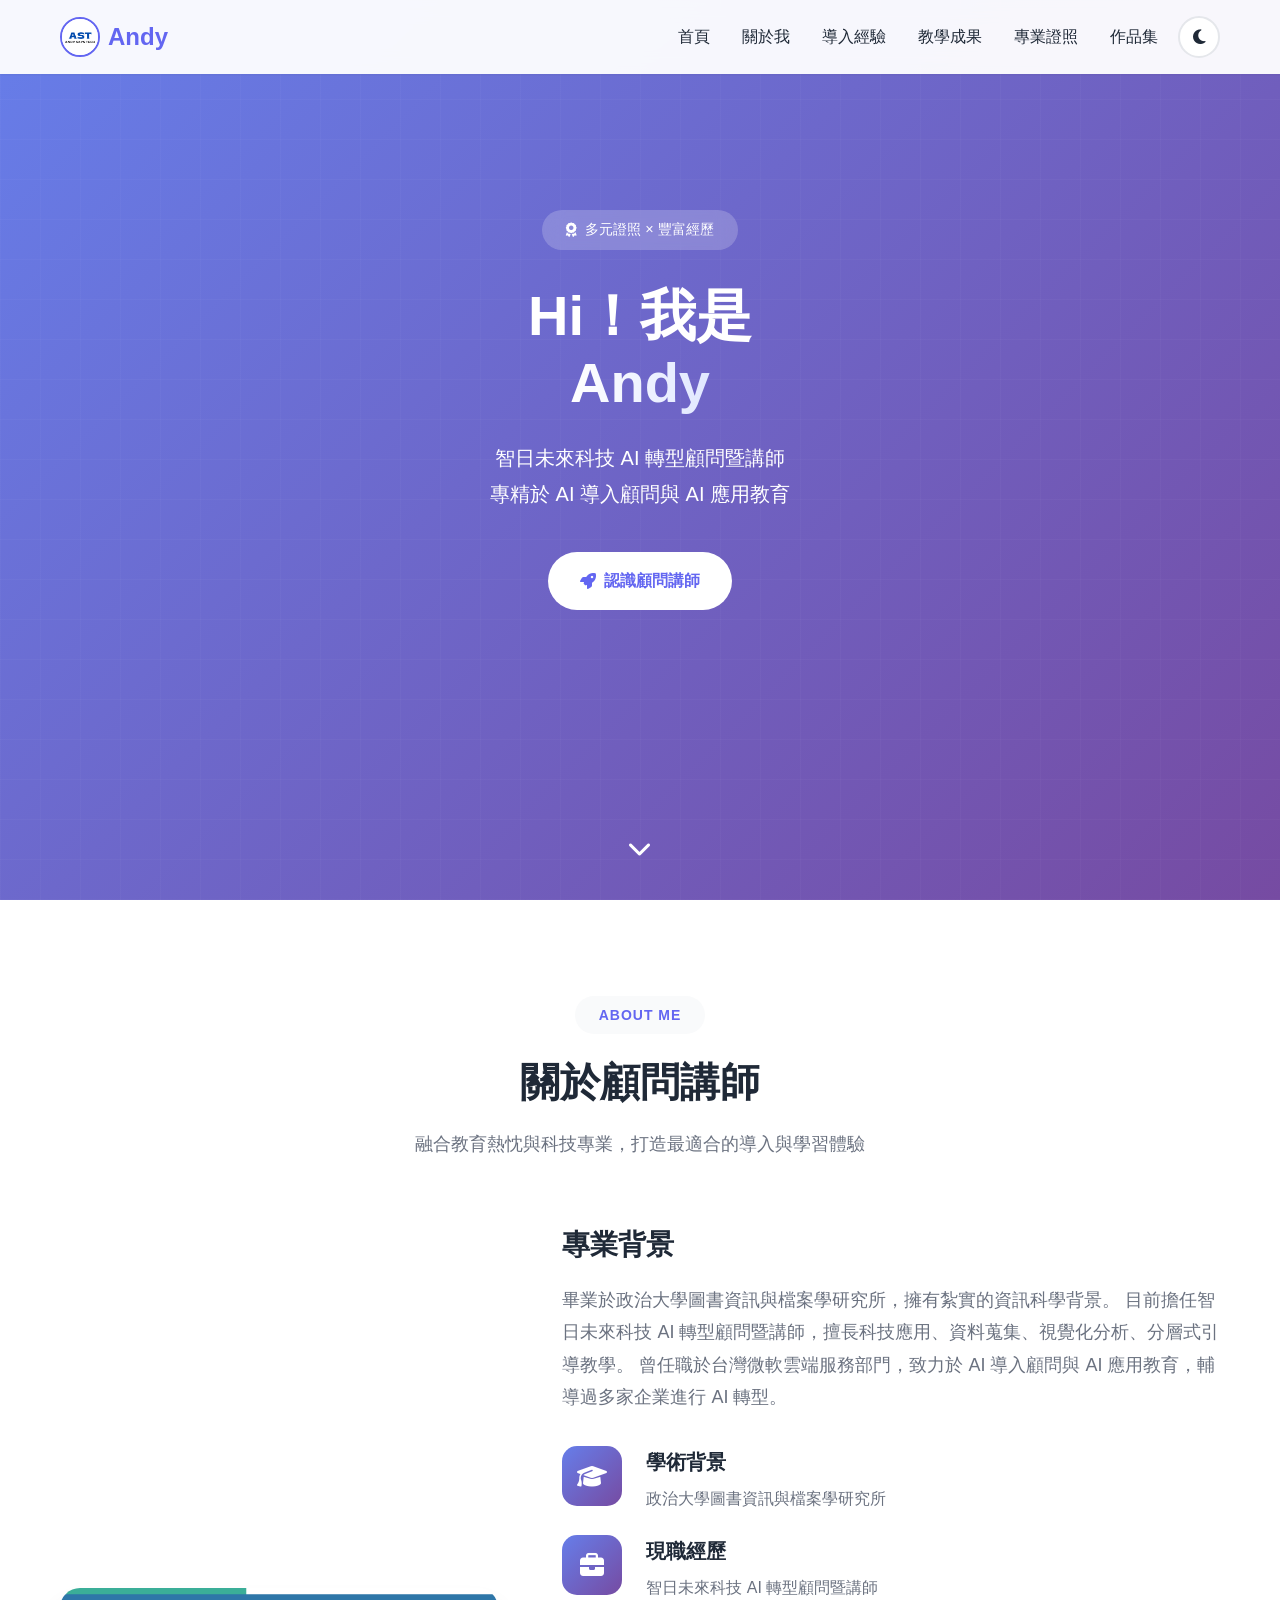
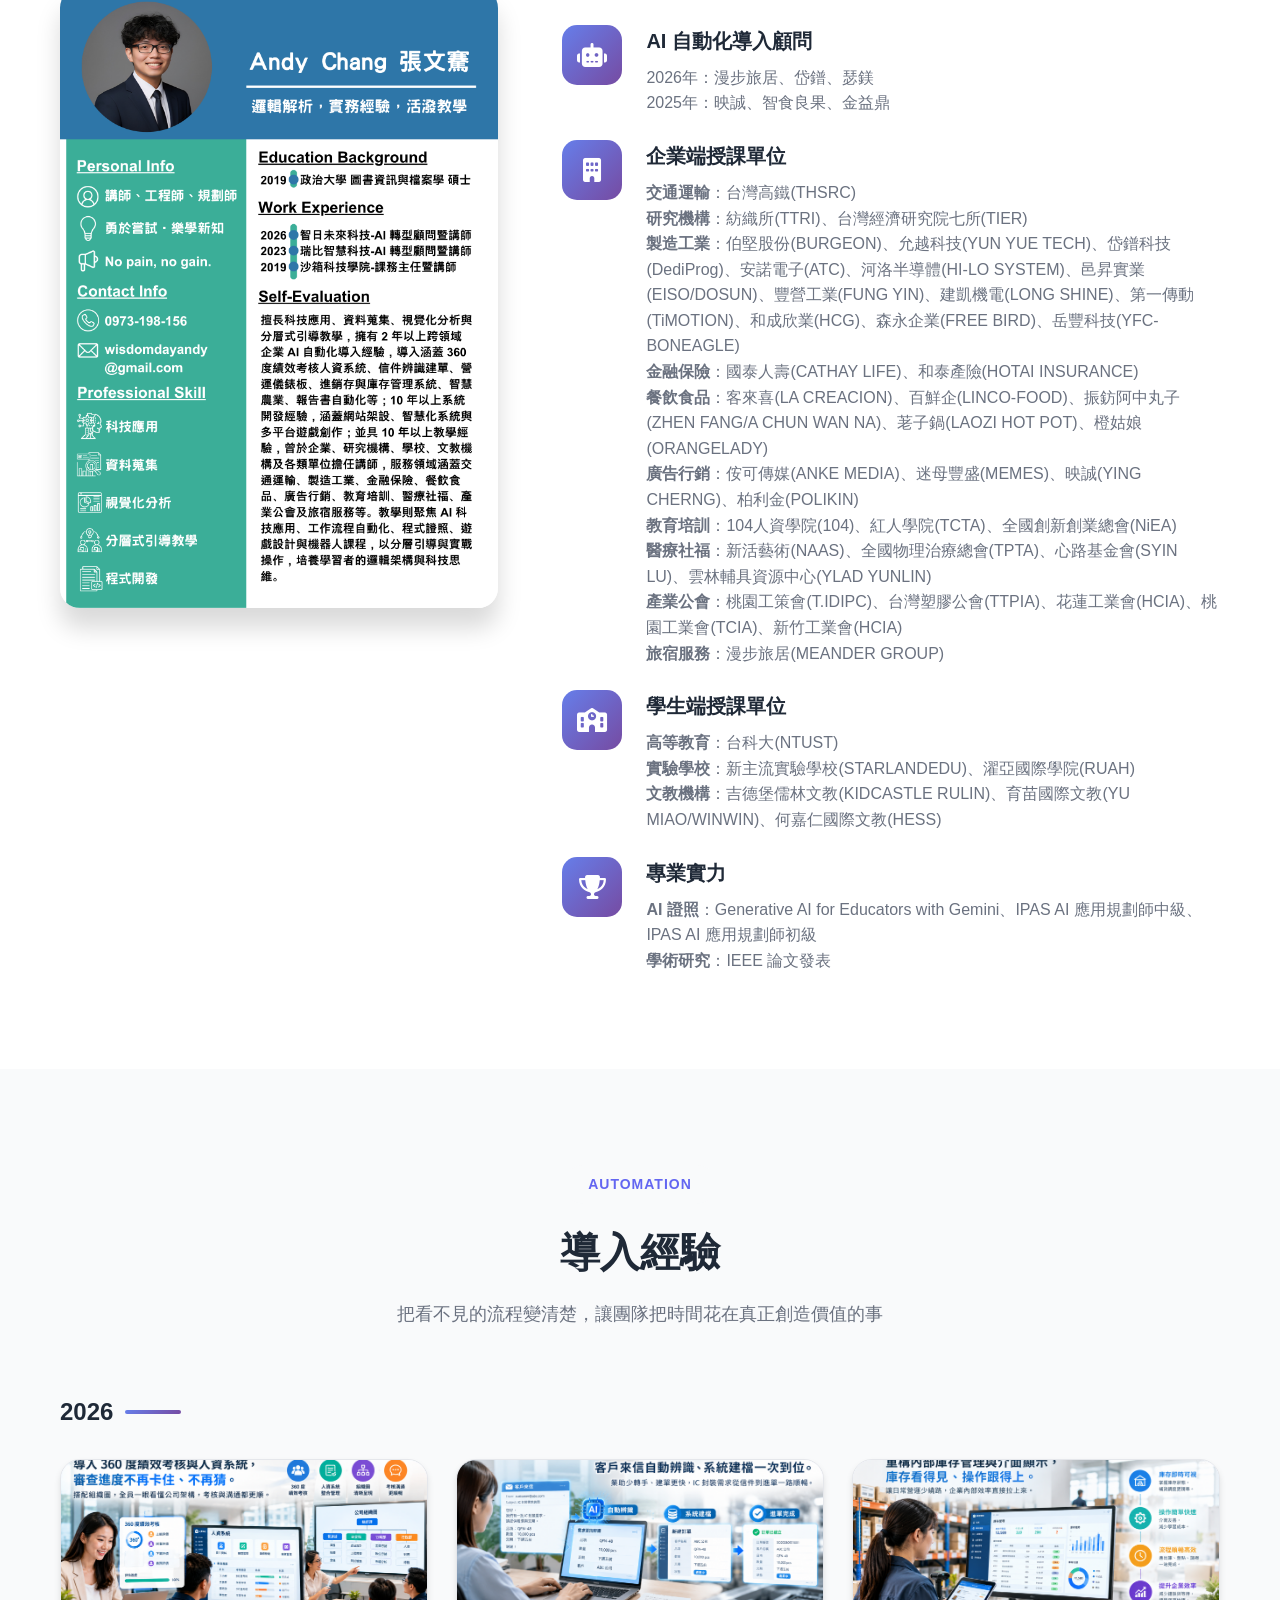
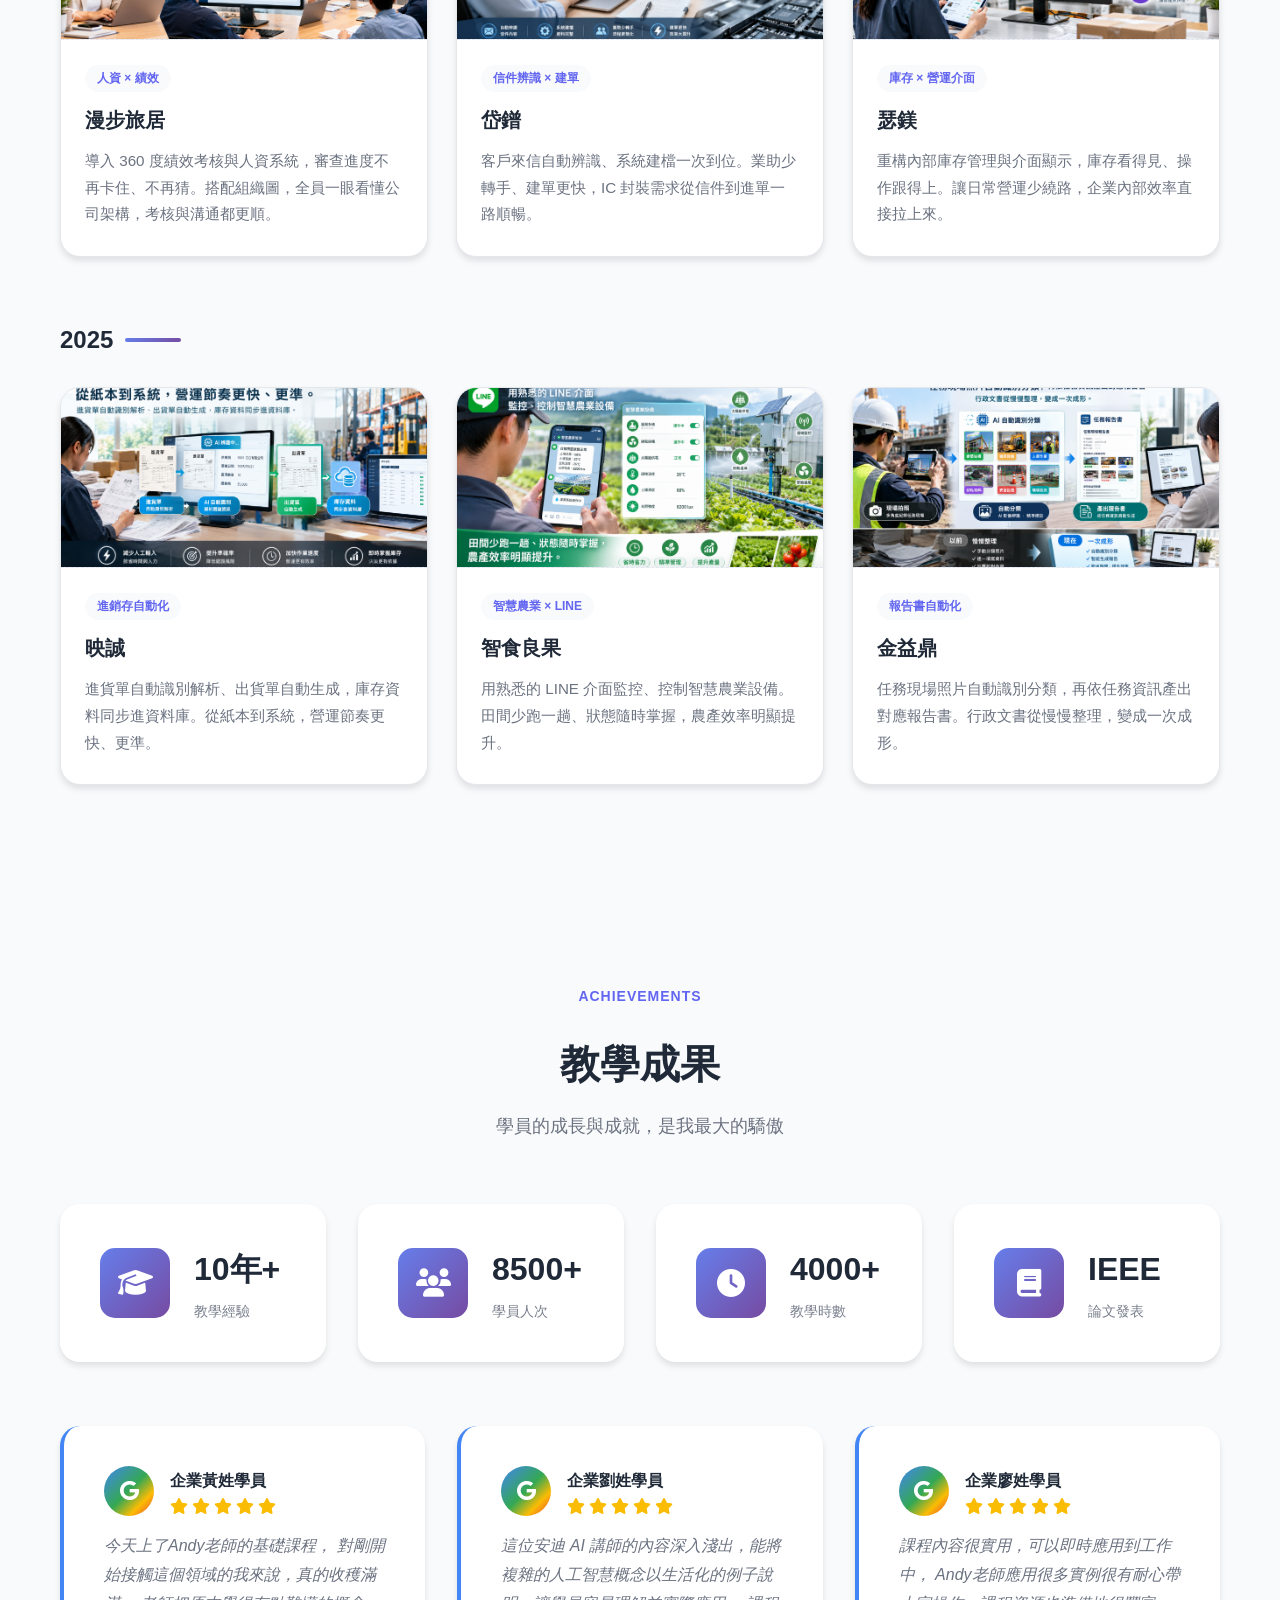
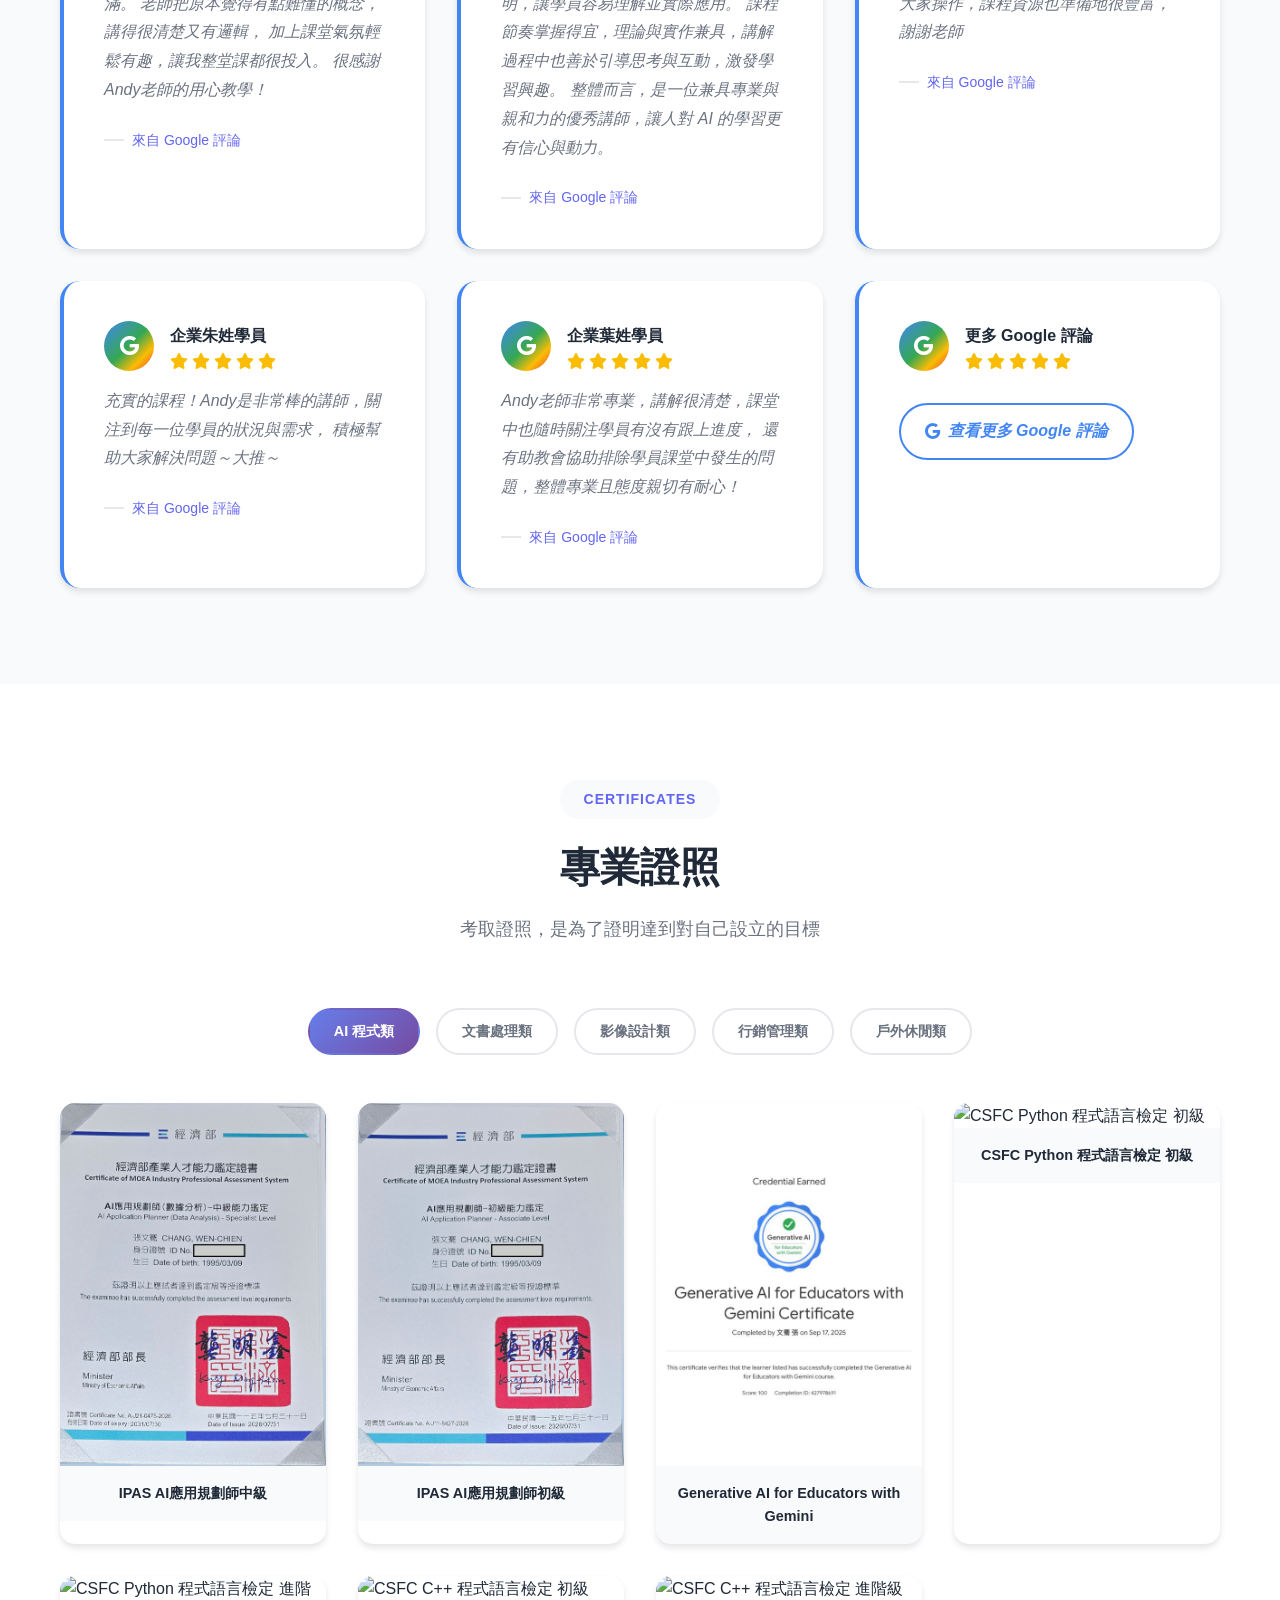
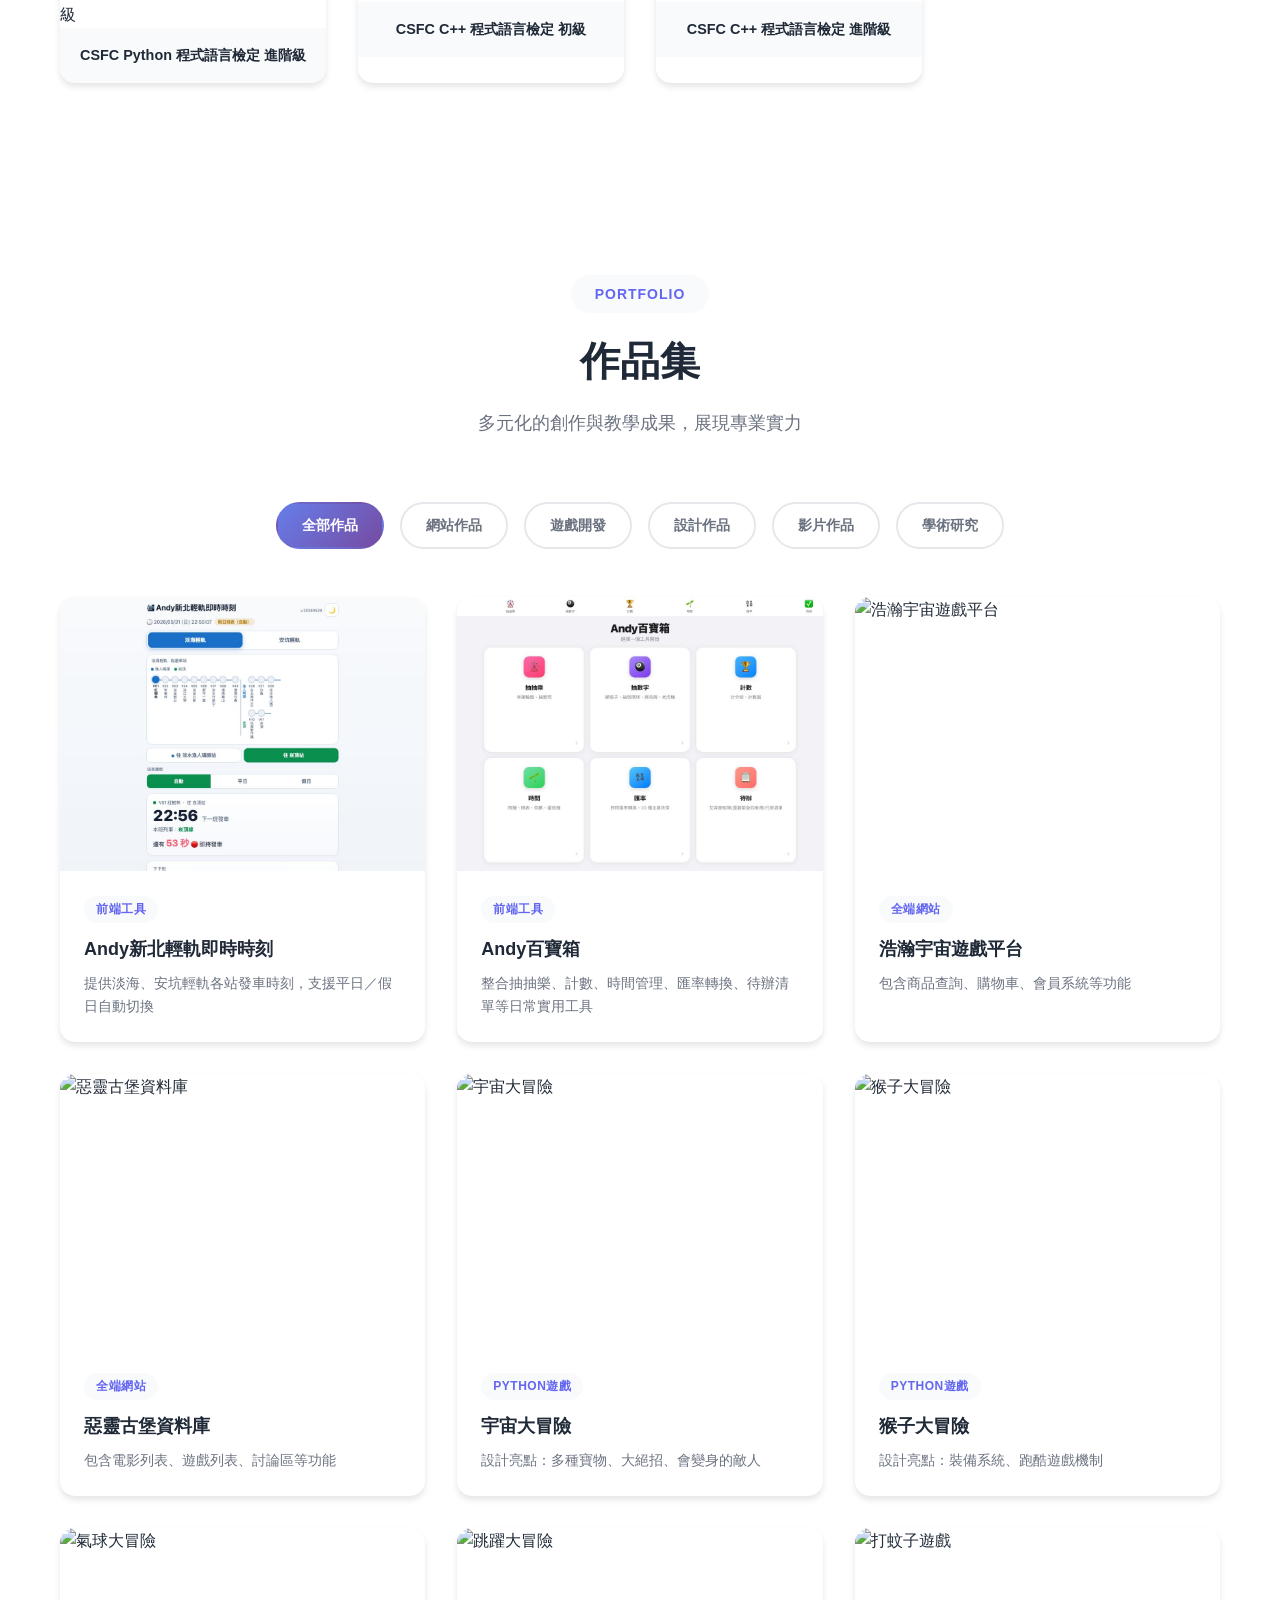
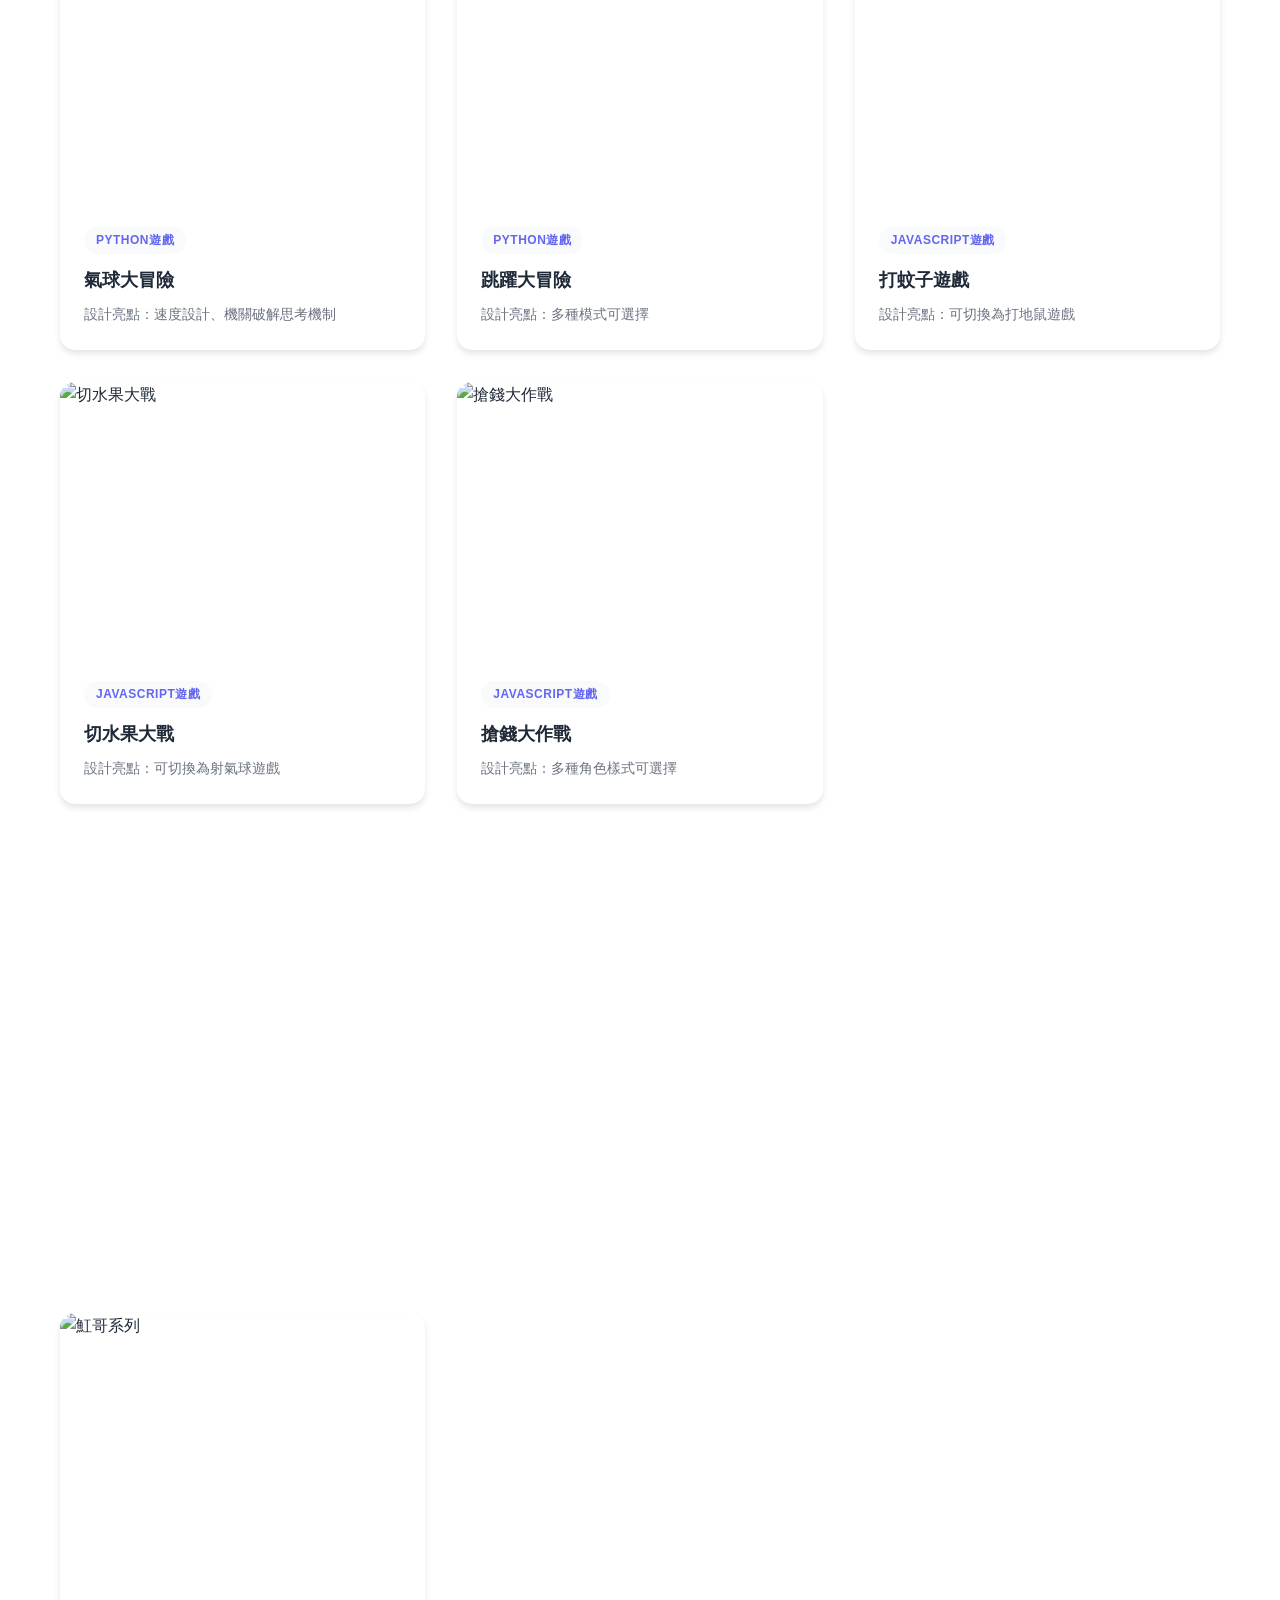
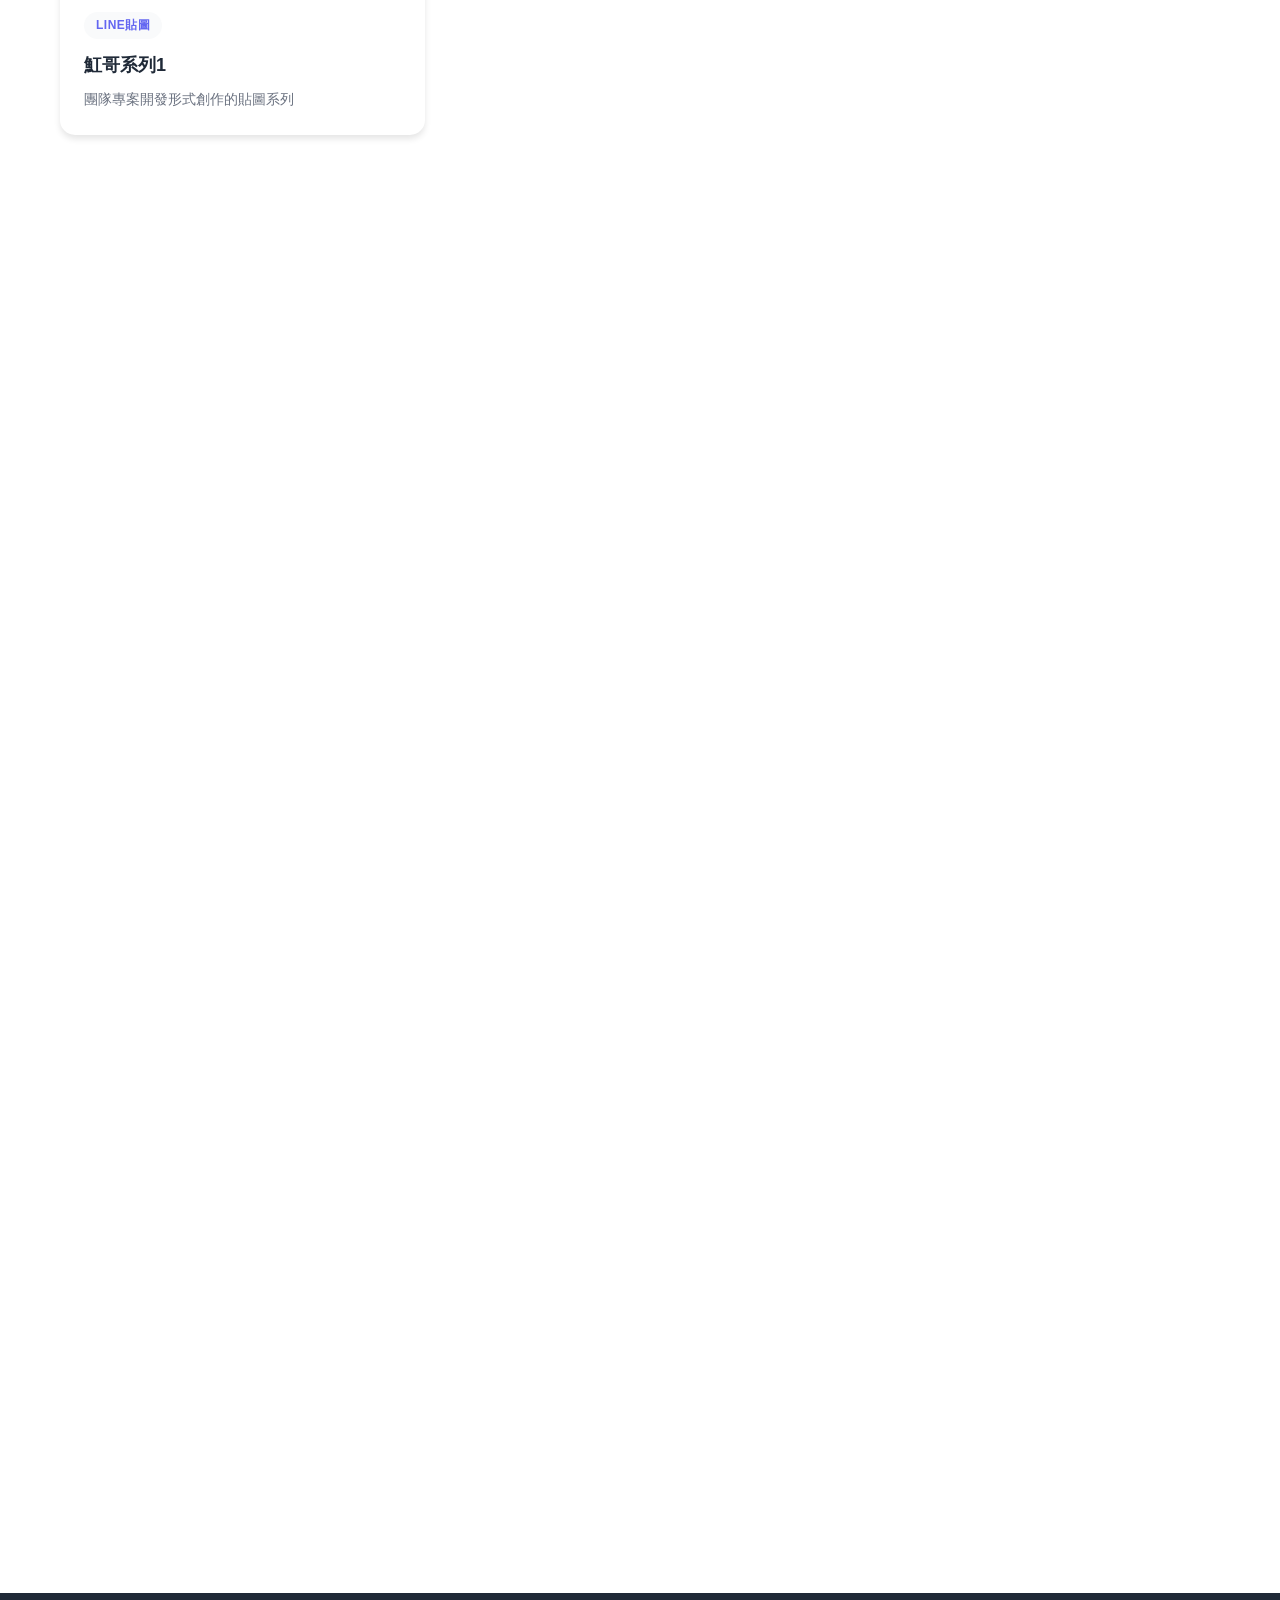
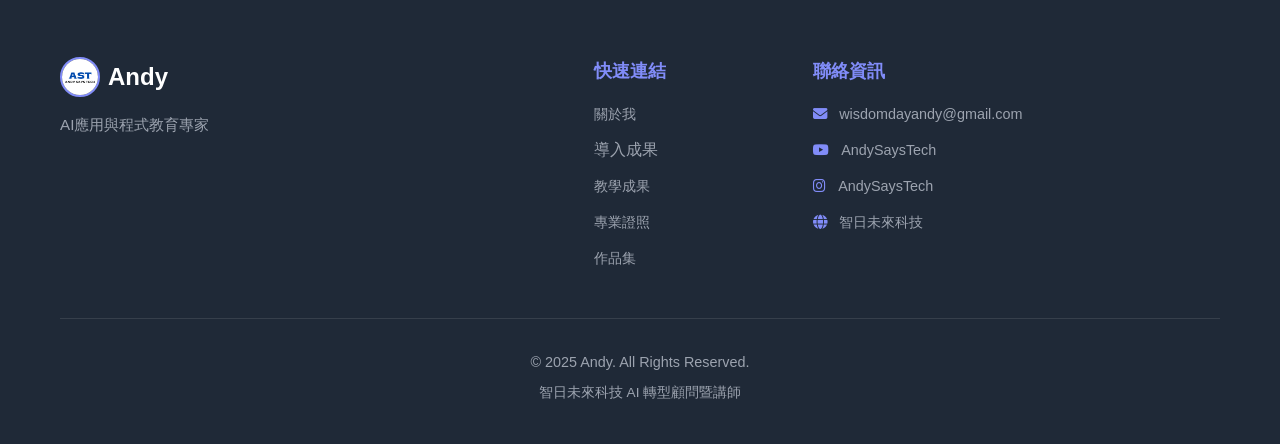
==== commit b2177d31: "Add files via upload" ====
--- a/index.html
+++ b/index.html
@@ -182,7 +182,10 @@
                             </div>
                             <div class="highlight-content">
                                 <h4>專業實力</h4>
-                                <p>15+專業證照、IEEE論文發表</p>
+                                <p>
+                                    <strong>AI 證照</strong>：Generative AI for Educators with Gemini、IPAS AI 應用規劃師中級、IPAS AI 應用規劃師初級<br>
+                                    <strong>學術研究</strong>：IEEE 論文發表
+                                </p>
                             </div>
                         </div>
                     </div>
--- a/assets/css/instructor.css
+++ b/assets/css/instructor.css
@@ -0,0 +1,2500 @@
+/* ==================== 基礎設定 ==================== */
+:root {
+    --primary-color: #6366f1;
+    --primary-dark: #4f46e5;
+    --primary-light: #818cf8;
+    --secondary-color: #10b981;
+    --accent-color: #f59e0b;
+    --text-primary: #1f2937;
+    --text-secondary: #6b7280;
+    --text-light: #9ca3af;
+    --bg-white: #ffffff;
+    --bg-light: #f9fafb;
+    --bg-gray: #f3f4f6;
+    --card-bg: #ffffff;
+    --nav-bg: rgba(255, 255, 255, 0.95);
+    --footer-bg: #1f2937;
+    --toast-bg: #1f2937;
+    --toast-text: #ffffff;
+    --placeholder-bg: #eef2ff;
+    --placeholder-text: #6366f1;
+    --border-color: #e5e7eb;
+    --shadow-sm: 0 1px 2px rgba(0, 0, 0, 0.05);
+    --shadow-md: 0 4px 6px rgba(0, 0, 0, 0.1);
+    --shadow-lg: 0 10px 15px rgba(0, 0, 0, 0.1);
+    --shadow-xl: 0 20px 25px rgba(0, 0, 0, 0.15);
+    --gradient-primary: linear-gradient(135deg, #667eea 0%, #764ba2 100%);
+    --gradient-secondary: linear-gradient(135deg, #f093fb 0%, #f5576c 100%);
+    --gradient-tech: linear-gradient(135deg, #4facfe 0%, #00f2fe 100%);
+}
+
+html[data-theme="dark"] {
+    --primary-color: #818cf8;
+    --primary-dark: #6366f1;
+    --primary-light: #a5b4fc;
+    --secondary-color: #34d399;
+    --accent-color: #fbbf24;
+    --text-primary: #f3f4f6;
+    --text-secondary: #cbd5e1;
+    --text-light: #94a3b8;
+    --bg-white: #0f172a;
+    --bg-light: #111827;
+    --bg-gray: #1e293b;
+    --card-bg: #1e293b;
+    --nav-bg: rgba(15, 23, 42, 0.94);
+    --footer-bg: #020617;
+    --toast-bg: #e5e7eb;
+    --toast-text: #111827;
+    --placeholder-bg: #1e1b4b;
+    --placeholder-text: #c7d2fe;
+    --border-color: #334155;
+    --shadow-sm: 0 1px 2px rgba(0, 0, 0, 0.35);
+    --shadow-md: 0 4px 6px rgba(0, 0, 0, 0.4);
+    --shadow-lg: 0 10px 15px rgba(0, 0, 0, 0.45);
+    --shadow-xl: 0 20px 25px rgba(0, 0, 0, 0.5);
+}
+
+html {
+    color-scheme: light;
+}
+
+html[data-theme="dark"] {
+    color-scheme: dark;
+}
+
+* {
+    margin: 0;
+    padding: 0;
+    box-sizing: border-box;
+}
+
+html {
+    scroll-behavior: smooth;
+    font-size: 16px;
+}
+
+body {
+    font-family: -apple-system, BlinkMacSystemFont, 'Segoe UI', 'Microsoft JhengHei', 'PingFang TC', 'Helvetica Neue', Arial, sans-serif;
+    line-height: 1.6;
+    color: var(--text-primary);
+    background-color: var(--bg-white);
+    overflow-x: hidden;
+    transition: background-color 0.3s ease, color 0.3s ease;
+}
+
+.container {
+    max-width: 1200px;
+    margin: 0 auto;
+    padding: 0 20px;
+}
+
+/* ==================== 導航列 ==================== */
+.navbar {
+    position: fixed;
+    top: 0;
+    left: 0;
+    right: 0;
+    background: var(--nav-bg);
+    backdrop-filter: blur(10px);
+    box-shadow: var(--shadow-sm);
+    z-index: 1000;
+    transition: all 0.3s ease;
+}
+
+.navbar.scrolled {
+    box-shadow: var(--shadow-md);
+}
+
+.nav-wrapper {
+    display: flex;
+    justify-content: space-between;
+    align-items: center;
+    padding: 1rem 0;
+}
+
+.nav-right {
+    display: flex;
+    align-items: center;
+    gap: 1.25rem;
+}
+
+.theme-toggle {
+    width: 42px;
+    height: 42px;
+    border-radius: 50%;
+    border: 2px solid var(--border-color);
+    background: var(--card-bg);
+    color: var(--text-primary);
+    cursor: pointer;
+    display: inline-flex;
+    align-items: center;
+    justify-content: center;
+    font-size: 1.05rem;
+    transition: all 0.3s ease;
+    flex-shrink: 0;
+}
+
+.theme-toggle:hover {
+    border-color: var(--primary-color);
+    color: var(--primary-color);
+    transform: rotate(12deg);
+}
+
+.theme-toggle .fa-sun {
+    display: none;
+}
+
+html[data-theme="dark"] .theme-toggle .fa-sun {
+    display: inline-block;
+}
+
+html[data-theme="dark"] .theme-toggle .fa-moon {
+    display: none;
+}
+
+.theme-toast {
+    position: fixed;
+    top: 88px;
+    right: 24px;
+    z-index: 2000;
+    background: var(--toast-bg);
+    color: var(--toast-text);
+    padding: 0.75rem 1.25rem;
+    border-radius: 12px;
+    font-size: 0.9rem;
+    font-weight: 600;
+    box-shadow: var(--shadow-lg);
+    opacity: 0;
+    pointer-events: none;
+    transform: translateY(-8px);
+    transition: opacity 0.25s ease, transform 0.25s ease;
+}
+
+.theme-toast.show {
+    opacity: 1;
+    transform: translateY(0);
+}
+
+.logo {
+    display: flex;
+    align-items: center;
+    gap: 0.5rem;
+    font-size: 1.5rem;
+    font-weight: 700;
+    color: var(--primary-color);
+}
+
+.logo i {
+    font-size: 1.8rem;
+}
+
+.logo-avatar {
+    width: 40px;
+    height: 40px;
+    border-radius: 50%;
+    object-fit: cover;
+    object-position: center 20%;
+    border: 2px solid var(--primary-color);
+}
+
+.nav-menu {
+    display: flex;
+    list-style: none;
+    gap: 2rem;
+}
+
+.nav-link {
+    text-decoration: none;
+    color: var(--text-primary);
+    font-weight: 500;
+    transition: color 0.3s ease;
+    position: relative;
+}
+
+.nav-link::after {
+    content: '';
+    position: absolute;
+    bottom: -5px;
+    left: 0;
+    width: 0;
+    height: 2px;
+    background: var(--primary-color);
+    transition: width 0.3s ease;
+}
+
+.nav-link:hover {
+    color: var(--primary-color);
+}
+
+.nav-link:hover::after {
+    width: 100%;
+}
+
+.mobile-menu-toggle {
+    display: none;
+    flex-direction: column;
+    gap: 5px;
+    background: none;
+    border: none;
+    cursor: pointer;
+    padding: 5px;
+}
+
+.mobile-menu-toggle span {
+    display: block;
+    width: 25px;
+    height: 3px;
+    background: var(--primary-color);
+    border-radius: 3px;
+    transition: all 0.3s ease;
+}
+
+/* ==================== 主視覺橫幅 ==================== */
+.hero {
+    position: relative;
+    min-height: 100vh;
+    display: flex;
+    align-items: center;
+    justify-content: center;
+    padding-top: 80px;
+    overflow: hidden;
+}
+
+.hero-background {
+    position: absolute;
+    top: 0;
+    left: 0;
+    right: 0;
+    bottom: 0;
+    background: linear-gradient(135deg, #667eea 0%, #764ba2 100%);
+    z-index: -1;
+}
+
+/* 背景輪播圖片 */
+.hero-slideshow {
+    position: absolute;
+    top: 0;
+    left: 0;
+    right: 0;
+    bottom: 0;
+    z-index: 0;
+}
+
+.hero-slide {
+    position: absolute;
+    top: 0;
+    left: 0;
+    right: 0;
+    bottom: 0;
+    background-size: cover;
+    background-position: center;
+    background-repeat: no-repeat;
+    opacity: 0;
+    transition: opacity 2s ease-in-out;
+}
+
+.hero-slide.active {
+    opacity: 1;
+}
+
+.hero-overlay {
+    position: absolute;
+    top: 0;
+    left: 0;
+    right: 0;
+    bottom: 0;
+    background: linear-gradient(135deg, rgba(102, 126, 234, 0.8) 0%, rgba(118, 75, 162, 0.8) 100%);
+    z-index: 1;
+}
+
+.tech-pattern {
+    position: absolute;
+    top: 0;
+    left: 0;
+    right: 0;
+    bottom: 0;
+    background-image: 
+        repeating-linear-gradient(0deg, rgba(255,255,255,0.05) 0px, transparent 1px, transparent 40px),
+        repeating-linear-gradient(90deg, rgba(255,255,255,0.05) 0px, transparent 1px, transparent 40px);
+    animation: techMove 20s linear infinite;
+    z-index: 2;
+}
+
+@keyframes techMove {
+    0% { transform: translate(0, 0); }
+    100% { transform: translate(40px, 40px); }
+}
+
+.hero-content {
+    text-align: center;
+    color: white;
+    z-index: 1;
+    animation: fadeInUp 1s ease;
+}
+
+@keyframes fadeInUp {
+    from {
+        opacity: 0;
+        transform: translateY(30px);
+    }
+    to {
+        opacity: 1;
+        transform: translateY(0);
+    }
+}
+
+.hero-badge {
+    display: inline-flex;
+    align-items: center;
+    gap: 0.5rem;
+    padding: 0.5rem 1.5rem;
+    background: rgba(255, 255, 255, 0.2);
+    backdrop-filter: blur(10px);
+    border-radius: 50px;
+    margin-bottom: 2rem;
+    font-size: 0.9rem;
+    animation: fadeInUp 1s ease 0.2s both;
+}
+
+.hero-title {
+    font-size: 3.5rem;
+    font-weight: 800;
+    margin-bottom: 1.5rem;
+    line-height: 1.2;
+    animation: fadeInUp 1s ease 0.4s both;
+}
+
+.gradient-text {
+    background: linear-gradient(to right, #fff, #e0e7ff);
+    -webkit-background-clip: text;
+    -webkit-text-fill-color: transparent;
+    background-clip: text;
+}
+
+.hero-subtitle {
+    font-size: 1.25rem;
+    margin-bottom: 2.5rem;
+    opacity: 0.95;
+    line-height: 1.8;
+    animation: fadeInUp 1s ease 0.6s both;
+}
+
+.hero-buttons {
+    display: flex;
+    gap: 1rem;
+    justify-content: center;
+    margin-bottom: 4rem;
+    animation: fadeInUp 1s ease 0.8s both;
+}
+
+.btn {
+    display: inline-flex;
+    align-items: center;
+    gap: 0.5rem;
+    padding: 1rem 2rem;
+    border-radius: 50px;
+    font-size: 1rem;
+    font-weight: 600;
+    text-decoration: none;
+    transition: all 0.3s ease;
+    border: none;
+    cursor: pointer;
+}
+
+.btn-primary {
+    background: #ffffff;
+    color: var(--primary-color);
+}
+
+.btn-primary:hover {
+    transform: translateY(-3px);
+    box-shadow: 0 10px 20px rgba(0, 0, 0, 0.2);
+}
+
+.btn-secondary {
+    background: rgba(255, 255, 255, 0.2);
+    color: white;
+    border: 2px solid white;
+}
+
+.btn-secondary:hover {
+    background: #ffffff;
+    color: var(--primary-color);
+}
+
+.btn-full {
+    width: 100%;
+}
+
+.hero-stats {
+    display: flex;
+    gap: 3rem;
+    justify-content: center;
+    animation: fadeInUp 1s ease 1s both;
+}
+
+.stat-item {
+    text-align: center;
+}
+
+.stat-number {
+    font-size: 2.5rem;
+    font-weight: 800;
+    margin-bottom: 0.5rem;
+}
+
+.stat-label {
+    font-size: 0.9rem;
+    opacity: 0.9;
+}
+
+/* Hero區域的stat-label使用白色 */
+.hero .stat-label {
+    color: #ffffff;
+}
+
+.scroll-indicator {
+    position: absolute;
+    bottom: 2rem;
+    left: 50%;
+    transform: translateX(-50%);
+    font-size: 1.5rem;
+    color: white;
+    animation: bounce 2s infinite;
+}
+
+@keyframes bounce {
+    0%, 20%, 50%, 80%, 100% { transform: translateX(-50%) translateY(0); }
+    40% { transform: translateX(-50%) translateY(-10px); }
+    60% { transform: translateX(-50%) translateY(-5px); }
+}
+
+/* ==================== 區塊標題 ==================== */
+section {
+    padding: 6rem 0;
+}
+
+.section-header {
+    text-align: center;
+    margin-bottom: 4rem;
+}
+
+.section-tag {
+    display: inline-block;
+    padding: 0.5rem 1.5rem;
+    background: var(--bg-light);
+    color: var(--primary-color);
+    border-radius: 50px;
+    font-size: 0.875rem;
+    font-weight: 600;
+    text-transform: uppercase;
+    letter-spacing: 1px;
+    margin-bottom: 1rem;
+}
+
+.section-title {
+    font-size: 2.5rem;
+    font-weight: 800;
+    color: var(--text-primary);
+    margin-bottom: 1rem;
+}
+
+.section-subtitle {
+    font-size: 1.125rem;
+    color: var(--text-secondary);
+    max-width: 600px;
+    margin: 0 auto;
+}
+
+/* ==================== 關於我 ==================== */
+.about {
+    background: var(--bg-white);
+}
+
+.about-content {
+    display: grid;
+    grid-template-columns: 1fr 1.5fr;
+    gap: 4rem;
+    align-items: center;
+}
+
+.about-image {
+    position: relative;
+}
+
+.image-wrapper {
+    position: relative;
+    border-radius: 20px;
+    overflow: hidden;
+    box-shadow: var(--shadow-xl);
+    transition: all 0.3s ease;
+}
+
+.image-wrapper:hover {
+    transform: scale(1.05);
+    box-shadow: var(--shadow-2xl);
+}
+
+.image-wrapper img {
+    width: 100%;
+    height: auto;
+    display: block;
+    transition: transform 0.3s ease;
+}
+
+.image-overlay {
+    position: absolute;
+    top: 0;
+    left: 0;
+    right: 0;
+    bottom: 0;
+    background: linear-gradient(135deg, rgba(102, 126, 234, 0.8), rgba(118, 75, 162, 0.8));
+    display: flex;
+    align-items: center;
+    justify-content: center;
+    opacity: 0;
+    transition: opacity 0.3s ease;
+    pointer-events: none;
+}
+
+/* 移除hover時顯示紫色遮罩的效果 */
+.about-image .image-wrapper:hover .image-overlay {
+    opacity: 0;
+}
+
+.image-overlay i {
+    font-size: 4rem;
+    color: white;
+}
+
+.about-info h3 {
+    font-size: 1.75rem;
+    font-weight: 700;
+    color: var(--text-primary);
+    margin-bottom: 1rem;
+}
+
+.about-text p {
+    font-size: 1.125rem;
+    color: var(--text-secondary);
+    line-height: 1.8;
+    margin-bottom: 2rem;
+}
+
+.about-highlights {
+    display: flex;
+    flex-direction: column;
+    gap: 1.5rem;
+}
+
+.highlight-item {
+    display: flex;
+    gap: 1.5rem;
+    align-items: flex-start;
+}
+
+.highlight-icon {
+    width: 60px;
+    height: 60px;
+    border-radius: 15px;
+    background: var(--gradient-primary);
+    display: flex;
+    align-items: center;
+    justify-content: center;
+    flex-shrink: 0;
+}
+
+.highlight-icon i {
+    font-size: 1.5rem;
+    color: white;
+}
+
+.highlight-content h4 {
+    font-size: 1.25rem;
+    font-weight: 700;
+    color: var(--text-primary);
+    margin-bottom: 0.5rem;
+}
+
+.highlight-content p {
+    color: var(--text-secondary);
+}
+
+/* ==================== 導入經驗 ==================== */
+.automation {
+    background: var(--bg-light);
+}
+
+.case-year {
+    margin-bottom: 4rem;
+}
+
+.case-year:last-child {
+    margin-bottom: 0;
+}
+
+.case-year-title {
+    display: inline-flex;
+    align-items: center;
+    gap: 0.75rem;
+    font-size: 1.5rem;
+    font-weight: 800;
+    color: var(--text-primary);
+    margin-bottom: 1.75rem;
+}
+
+.case-year-title::after {
+    content: '';
+    display: block;
+    width: 56px;
+    height: 4px;
+    border-radius: 4px;
+    background: var(--gradient-primary);
+}
+
+.case-grid {
+    display: grid;
+    grid-template-columns: repeat(3, 1fr);
+    gap: 1.75rem;
+}
+
+.case-card {
+    background: var(--card-bg);
+    border: 1px solid var(--border-color);
+    border-radius: 20px;
+    overflow: hidden;
+    box-shadow: var(--shadow-md);
+    transition: transform 0.3s ease, box-shadow 0.3s ease;
+}
+
+.case-card:hover {
+    transform: translateY(-6px);
+    box-shadow: var(--shadow-xl);
+}
+
+.case-visual {
+    height: 180px;
+    background: var(--placeholder-bg);
+    display: flex;
+    flex-direction: column;
+    align-items: center;
+    justify-content: center;
+    gap: 0.75rem;
+    color: var(--placeholder-text);
+    border-bottom: 1px dashed var(--border-color);
+}
+
+.case-visual i {
+    font-size: 2.25rem;
+}
+
+.case-visual span {
+    font-size: 0.85rem;
+    font-weight: 600;
+    letter-spacing: 0.5px;
+}
+
+.case-visual img {
+    width: 100%;
+    height: 100%;
+    object-fit: cover;
+}
+
+.case-body {
+    padding: 1.5rem 1.5rem 1.75rem;
+}
+
+.case-tag {
+    display: inline-block;
+    padding: 0.25rem 0.75rem;
+    background: var(--bg-light);
+    color: var(--primary-color);
+    border-radius: 50px;
+    font-size: 0.75rem;
+    font-weight: 700;
+    margin-bottom: 0.75rem;
+}
+
+.case-body h4 {
+    font-size: 1.25rem;
+    font-weight: 800;
+    color: var(--text-primary);
+    margin-bottom: 0.75rem;
+}
+
+.case-body p {
+    color: var(--text-secondary);
+    font-size: 0.95rem;
+    line-height: 1.75;
+}
+
+/* ==================== 課程內容 ==================== */
+.courses {
+    background: var(--bg-light);
+}
+
+.course-categories {
+    display: flex;
+    flex-direction: column;
+    gap: 4rem;
+}
+
+.course-category {
+    background: var(--card-bg);
+    border-radius: 30px;
+    padding: 3rem;
+    box-shadow: var(--shadow-lg);
+}
+
+.category-header {
+    text-align: center;
+    margin-bottom: 3rem;
+}
+
+.category-icon {
+    width: 80px;
+    height: 80px;
+    border-radius: 20px;
+    display: inline-flex;
+    align-items: center;
+    justify-content: center;
+    margin-bottom: 1.5rem;
+}
+
+.category-icon.adult {
+    background: var(--gradient-primary);
+}
+
+.category-icon.student {
+    background: var(--gradient-tech);
+}
+
+.category-icon i {
+    font-size: 2.5rem;
+    color: white;
+}
+
+.category-header h3 {
+    font-size: 2rem;
+    font-weight: 700;
+    color: var(--text-primary);
+    margin-bottom: 1rem;
+}
+
+.category-desc {
+    font-size: 1.125rem;
+    color: var(--text-secondary);
+}
+
+.course-list {
+    display: grid;
+    grid-template-columns: repeat(auto-fit, minmax(280px, 1fr));
+    gap: 2rem;
+}
+
+.course-card {
+    background: var(--bg-light);
+    border-radius: 20px;
+    padding: 2rem;
+    transition: all 0.3s ease;
+}
+
+.course-card:hover {
+    transform: translateY(-5px);
+    box-shadow: var(--shadow-lg);
+}
+
+.course-icon {
+    width: 60px;
+    height: 60px;
+    border-radius: 15px;
+    background: var(--gradient-primary);
+    display: flex;
+    align-items: center;
+    justify-content: center;
+    margin-bottom: 1.5rem;
+}
+
+.course-icon i {
+    font-size: 1.5rem;
+    color: white;
+}
+
+.course-card h4 {
+    font-size: 1.25rem;
+    font-weight: 700;
+    color: var(--text-primary);
+    margin-bottom: 1rem;
+}
+
+.course-card > p {
+    color: var(--text-secondary);
+    margin-bottom: 1.5rem;
+    line-height: 1.6;
+}
+
+.course-features {
+    list-style: none;
+    display: flex;
+    flex-direction: column;
+    gap: 0.75rem;
+}
+
+.course-features li {
+    display: flex;
+    align-items: center;
+    gap: 0.75rem;
+    color: var(--text-secondary);
+    font-size: 0.9rem;
+}
+
+.course-features i {
+    color: var(--secondary-color);
+    font-size: 0.875rem;
+}
+
+/* ==================== 專業證照 ==================== */
+.certificates {
+    background: var(--bg-white);
+}
+
+.cert-tabs {
+    display: flex;
+    justify-content: center;
+    gap: 1rem;
+    margin-bottom: 3rem;
+    flex-wrap: wrap;
+}
+
+.cert-tab {
+    padding: 0.75rem 1.5rem;
+    border: 2px solid var(--border-color);
+    background: var(--card-bg);
+    border-radius: 50px;
+    font-size: 0.9rem;
+    font-weight: 600;
+    color: var(--text-secondary);
+    cursor: pointer;
+    transition: all 0.3s ease;
+}
+
+.cert-tab:hover {
+    border-color: var(--primary-color);
+    color: var(--primary-color);
+}
+
+.cert-tab.active {
+    background: var(--gradient-primary);
+    border-color: transparent;
+    color: white;
+}
+
+.cert-content {
+    position: relative;
+    min-height: 400px;
+}
+
+.cert-grid {
+    display: none;
+    grid-template-columns: repeat(auto-fill, minmax(250px, 1fr));
+    gap: 2rem;
+    animation: fadeIn 0.5s ease;
+}
+
+.cert-grid.active {
+    display: grid;
+}
+
+@keyframes fadeIn {
+    from {
+        opacity: 0;
+        transform: translateY(20px);
+    }
+    to {
+        opacity: 1;
+        transform: translateY(0);
+    }
+}
+
+.cert-item {
+    background: var(--card-bg);
+    border-radius: 15px;
+    overflow: hidden;
+    box-shadow: var(--shadow-md);
+    transition: all 0.3s ease;
+}
+
+.cert-item:hover {
+    transform: translateY(-5px);
+    box-shadow: var(--shadow-xl);
+}
+
+.cert-item img {
+    width: 100%;
+    height: auto;
+    display: block;
+}
+
+.cert-name {
+    padding: 1rem;
+    text-align: center;
+    font-weight: 600;
+    color: var(--text-primary);
+    font-size: 0.9rem;
+    background: var(--bg-light);
+}
+
+/* ==================== 作品集 ==================== */
+.portfolio {
+    background: var(--bg-white);
+}
+
+.portfolio-tabs {
+    display: flex;
+    justify-content: center;
+    gap: 1rem;
+    margin-bottom: 3rem;
+    flex-wrap: wrap;
+}
+
+.portfolio-tab {
+    padding: 0.75rem 1.5rem;
+    border: 2px solid var(--border-color);
+    background: var(--card-bg);
+    border-radius: 50px;
+    font-size: 0.9rem;
+    font-weight: 600;
+    color: var(--text-secondary);
+    cursor: pointer;
+    transition: all 0.3s ease;
+}
+
+.portfolio-tab:hover {
+    border-color: var(--primary-color);
+    color: var(--primary-color);
+}
+
+.portfolio-tab.active {
+    background: var(--gradient-primary);
+    border-color: transparent;
+    color: white;
+}
+
+.portfolio-grid {
+    display: grid;
+    grid-template-columns: repeat(auto-fill, minmax(320px, 1fr));
+    gap: 2rem;
+}
+
+.portfolio-item {
+    background: var(--card-bg);
+    border-radius: 15px;
+    overflow: hidden;
+    box-shadow: var(--shadow-md);
+    transition: all 0.3s ease;
+}
+
+.portfolio-item:hover {
+    transform: translateY(-8px);
+    box-shadow: var(--shadow-xl);
+}
+
+.portfolio-image {
+    position: relative;
+    padding-top: 75%;
+    overflow: hidden;
+}
+
+.portfolio-image img {
+    position: absolute;
+    top: 0;
+    left: 0;
+    width: 100%;
+    height: 100%;
+    object-fit: cover;
+    transition: transform 0.3s ease;
+}
+
+.portfolio-item:hover .portfolio-image img {
+    transform: scale(1.1);
+}
+
+.portfolio-overlay {
+    position: absolute;
+    top: 0;
+    left: 0;
+    right: 0;
+    bottom: 0;
+    background: linear-gradient(135deg, rgba(102, 126, 234, 0.95), rgba(118, 75, 162, 0.95));
+    display: flex;
+    align-items: center;
+    justify-content: center;
+    opacity: 0;
+    transition: opacity 0.3s ease;
+}
+
+.portfolio-item:hover .portfolio-overlay {
+    opacity: 1;
+}
+
+.portfolio-overlay-content {
+    text-align: center;
+    color: white;
+    padding: 2rem;
+}
+
+.portfolio-overlay-content h3 {
+    font-size: 1.5rem;
+    font-weight: 700;
+    margin-bottom: 0.75rem;
+}
+
+.portfolio-overlay-content p {
+    font-size: 0.95rem;
+    margin-bottom: 1.5rem;
+    opacity: 0.95;
+}
+
+.portfolio-link {
+    display: inline-flex;
+    align-items: center;
+    gap: 0.5rem;
+    padding: 0.75rem 1.5rem;
+    background: #ffffff;
+    color: var(--primary-color);
+    border-radius: 50px;
+    text-decoration: none;
+    font-weight: 600;
+    transition: all 0.3s ease;
+}
+
+.portfolio-link:hover {
+    transform: scale(1.05);
+    box-shadow: 0 5px 15px rgba(0, 0, 0, 0.2);
+}
+
+.portfolio-info {
+    padding: 1.5rem;
+}
+
+.portfolio-category {
+    display: inline-block;
+    padding: 0.25rem 0.75rem;
+    background: var(--bg-light);
+    color: var(--primary-color);
+    border-radius: 50px;
+    font-size: 0.75rem;
+    font-weight: 600;
+    text-transform: uppercase;
+    letter-spacing: 0.5px;
+    margin-bottom: 0.75rem;
+}
+
+.portfolio-info h4 {
+    font-size: 1.125rem;
+    font-weight: 700;
+    color: var(--text-primary);
+    margin-bottom: 0.5rem;
+}
+
+.portfolio-info p {
+    font-size: 0.9rem;
+    color: var(--text-secondary);
+    line-height: 1.6;
+}
+
+/* ==================== 部落格 ==================== */
+.blog {
+    background: var(--bg-light);
+}
+
+.blog-container {
+    position: relative;
+}
+
+.blog-list {
+    display: grid;
+    grid-template-columns: repeat(auto-fill, minmax(350px, 1fr));
+    gap: 2rem;
+}
+
+.blog-card {
+    background: var(--card-bg);
+    border-radius: 20px;
+    overflow: hidden;
+    box-shadow: var(--shadow-md);
+    transition: all 0.3s ease;
+    position: relative;
+}
+
+.blog-card:hover {
+    transform: translateY(-5px);
+    box-shadow: var(--shadow-xl);
+}
+
+.blog-card.featured {
+    grid-column: 1 / -1;
+    display: grid;
+    grid-template-columns: 1.2fr 1fr;
+    gap: 0;
+}
+
+.blog-featured-badge {
+    position: absolute;
+    top: 1.5rem;
+    left: 1.5rem;
+    padding: 0.5rem 1rem;
+    background: linear-gradient(135deg, #f093fb 0%, #f5576c 100%);
+    color: white;
+    border-radius: 50px;
+    font-size: 0.85rem;
+    font-weight: 600;
+    z-index: 10;
+    display: flex;
+    align-items: center;
+    gap: 0.5rem;
+}
+
+.blog-image {
+    position: relative;
+    padding-top: 60%;
+    overflow: hidden;
+}
+
+.blog-card.featured .blog-image {
+    padding-top: 0;
+    height: 100%;
+}
+
+.blog-image img {
+    position: absolute;
+    top: 0;
+    left: 0;
+    width: 100%;
+    height: 100%;
+    object-fit: cover;
+    transition: transform 0.3s ease;
+}
+
+.blog-card:hover .blog-image img {
+    transform: scale(1.05);
+}
+
+.blog-content {
+    padding: 2rem;
+}
+
+.blog-meta {
+    display: flex;
+    flex-wrap: wrap;
+    gap: 1rem;
+    margin-bottom: 1rem;
+    font-size: 0.85rem;
+}
+
+.blog-meta span {
+    display: flex;
+    align-items: center;
+    gap: 0.5rem;
+    color: var(--text-secondary);
+}
+
+.blog-category {
+    padding: 0.25rem 0.75rem;
+    background: var(--bg-light);
+    border-radius: 50px;
+    color: var(--primary-color) !important;
+    font-weight: 600;
+}
+
+.blog-title {
+    font-size: 1.5rem;
+    font-weight: 700;
+    color: var(--text-primary);
+    margin-bottom: 1rem;
+    line-height: 1.4;
+}
+
+.blog-excerpt {
+    color: var(--text-secondary);
+    line-height: 1.8;
+    margin-bottom: 1.5rem;
+}
+
+.blog-read-more {
+    display: inline-flex;
+    align-items: center;
+    gap: 0.5rem;
+    color: var(--primary-color);
+    font-weight: 600;
+    text-decoration: none;
+    transition: gap 0.3s ease;
+}
+
+.blog-read-more:hover {
+    gap: 1rem;
+}
+
+.coming-soon-overlay {
+    position: absolute;
+    top: 0;
+    left: 0;
+    right: 0;
+    bottom: 0;
+    background: rgba(0, 0, 0, 0.7);
+    display: flex;
+    align-items: center;
+    justify-content: center;
+}
+
+.coming-soon-overlay span {
+    padding: 1rem 2rem;
+    background: var(--card-bg);
+    color: var(--text-primary);
+    border-radius: 50px;
+    font-weight: 700;
+    font-size: 1.125rem;
+}
+
+.blog-card.coming-soon {
+    opacity: 0.8;
+}
+
+/* 文章詳細頁面 */
+.blog-article {
+    display: none;
+    max-width: 900px;
+    margin: 0 auto;
+}
+
+.blog-article.active {
+    display: block;
+}
+
+.blog-back-btn {
+    display: inline-flex;
+    align-items: center;
+    gap: 0.5rem;
+    padding: 0.75rem 1.5rem;
+    background: var(--card-bg);
+    border: 2px solid var(--border-color);
+    border-radius: 50px;
+    color: var(--text-primary);
+    font-weight: 600;
+    cursor: pointer;
+    transition: all 0.3s ease;
+    margin-bottom: 2rem;
+}
+
+.blog-back-btn:hover {
+    border-color: var(--primary-color);
+    color: var(--primary-color);
+}
+
+.article-full {
+    background: var(--card-bg);
+    border-radius: 20px;
+    padding: 3rem;
+    box-shadow: var(--shadow-lg);
+}
+
+.article-header {
+    margin-bottom: 3rem;
+}
+
+.article-meta {
+    display: flex;
+    flex-wrap: wrap;
+    gap: 1.5rem;
+    margin-bottom: 1.5rem;
+    font-size: 0.9rem;
+}
+
+.article-meta span {
+    display: flex;
+    align-items: center;
+    gap: 0.5rem;
+    color: var(--text-secondary);
+}
+
+.article-category {
+    padding: 0.5rem 1rem;
+    background: var(--bg-light);
+    border-radius: 50px;
+    color: var(--primary-color) !important;
+    font-weight: 600;
+}
+
+.article-title {
+    font-size: 2.5rem;
+    font-weight: 800;
+    color: var(--text-primary);
+    line-height: 1.3;
+    margin-bottom: 2rem;
+}
+
+.article-featured-image {
+    border-radius: 15px;
+    overflow: hidden;
+    margin-bottom: 2rem;
+}
+
+.article-featured-image img {
+    width: 100%;
+    height: auto;
+    display: block;
+}
+
+.article-content {
+    font-size: 1.0625rem;
+    line-height: 1.8;
+    color: var(--text-primary);
+}
+
+.article-intro {
+    font-size: 1.125rem;
+    color: var(--text-secondary);
+    border-left: 4px solid var(--primary-color);
+    padding-left: 1.5rem;
+    margin-bottom: 3rem;
+}
+
+.article-intro p {
+    margin-bottom: 1rem;
+}
+
+.article-toc {
+    background: var(--bg-light);
+    border-radius: 15px;
+    padding: 2rem;
+    margin-bottom: 3rem;
+}
+
+.article-toc h3 {
+    font-size: 1.25rem;
+    font-weight: 700;
+    color: var(--text-primary);
+    margin-bottom: 1rem;
+    display: flex;
+    align-items: center;
+    gap: 0.5rem;
+}
+
+.article-toc ul {
+    list-style: none;
+    padding: 0;
+}
+
+.article-toc li {
+    margin-bottom: 0.75rem;
+}
+
+.article-toc a {
+    color: var(--text-secondary);
+    text-decoration: none;
+    transition: color 0.3s ease;
+}
+
+.article-toc a:hover {
+    color: var(--primary-color);
+}
+
+.article-section {
+    margin-bottom: 4rem;
+}
+
+.article-section h2 {
+    font-size: 2rem;
+    font-weight: 700;
+    color: var(--text-primary);
+    margin-bottom: 1.5rem;
+    display: flex;
+    align-items: center;
+    gap: 1rem;
+}
+
+.section-number {
+    display: inline-flex;
+    align-items: center;
+    justify-content: center;
+    width: 50px;
+    height: 50px;
+    background: var(--gradient-primary);
+    color: white;
+    border-radius: 12px;
+    font-size: 1.25rem;
+    font-weight: 700;
+}
+
+.article-section h3 {
+    font-size: 1.5rem;
+    font-weight: 700;
+    color: var(--text-primary);
+    margin: 2rem 0 1rem;
+}
+
+.article-section h4 {
+    font-size: 1.25rem;
+    font-weight: 700;
+    color: var(--text-primary);
+    margin: 1.5rem 0 1rem;
+}
+
+.article-section p {
+    margin-bottom: 1.5rem;
+}
+
+.article-section ul, .article-section ol {
+    margin-bottom: 1.5rem;
+    padding-left: 1.5rem;
+}
+
+.article-section li {
+    margin-bottom: 0.75rem;
+}
+
+.feature-list {
+    list-style: none;
+    padding-left: 0;
+}
+
+.feature-list li {
+    padding-left: 2rem;
+    position: relative;
+    margin-bottom: 1rem;
+}
+
+.feature-list li::before {
+    content: '✓';
+    position: absolute;
+    left: 0;
+    color: var(--secondary-color);
+    font-weight: 700;
+    font-size: 1.25rem;
+}
+
+.tool-card {
+    background: var(--bg-light);
+    border-radius: 15px;
+    padding: 1.5rem;
+    margin-bottom: 2rem;
+}
+
+.tool-header {
+    display: flex;
+    align-items: center;
+    gap: 1rem;
+    margin-bottom: 1rem;
+}
+
+.tool-icon {
+    font-size: 2.5rem;
+}
+
+.tool-header h4 {
+    font-size: 1.25rem;
+    font-weight: 700;
+    color: var(--text-primary);
+    margin: 0 0 0.25rem 0;
+}
+
+.tool-link {
+    font-size: 0.9rem;
+    color: var(--text-secondary);
+}
+
+.tool-link a {
+    color: var(--primary-color);
+    text-decoration: none;
+}
+
+.tool-features {
+    display: flex;
+    flex-wrap: wrap;
+    gap: 0.5rem;
+}
+
+.feature-tag {
+    padding: 0.375rem 0.75rem;
+    background: var(--card-bg);
+    border-radius: 50px;
+    font-size: 0.8rem;
+    color: var(--text-secondary);
+    border: 1px solid var(--border-color);
+}
+
+.tips-box, .case-study, .comparison-box, .workflow-box, .summary-box, .action-box, .closing-box {
+    background: #fff9e6;
+    border-left: 4px solid #f59e0b;
+    border-radius: 10px;
+    padding: 1.5rem;
+    margin: 2rem 0;
+}
+
+html[data-theme="dark"] .tips-box {
+    background: #3f2f0f;
+}
+
+html[data-theme="dark"] .case-study {
+    background: #0c2a3d;
+}
+
+html[data-theme="dark"] .comparison-box,
+html[data-theme="dark"] .workflow-box {
+    background: #2a2248;
+}
+
+html[data-theme="dark"] .summary-box {
+    background: #0f3b2e;
+}
+
+html[data-theme="dark"] .action-box {
+    background: #3b1515;
+}
+
+html[data-theme="dark"] .closing-box {
+    background: #2d1b3d;
+}
+
+.case-study {
+    background: #f0f9ff;
+    border-left-color: #0ea5e9;
+}
+
+.comparison-box, .workflow-box {
+    background: #f5f3ff;
+    border-left-color: #8b5cf6;
+}
+
+.summary-box {
+    background: #ecfdf5;
+    border-left-color: #10b981;
+}
+
+.action-box {
+    background: #fef2f2;
+    border-left-color: #ef4444;
+}
+
+.closing-box {
+    background: #faf5ff;
+    border-left-color: #a855f7;
+}
+
+.tips-box h4, .case-study h4, .comparison-box h4, .workflow-box h4 {
+    font-size: 1.125rem;
+    font-weight: 700;
+    color: var(--text-primary);
+    margin-bottom: 1rem;
+    display: flex;
+    align-items: center;
+    gap: 0.5rem;
+}
+
+.tips-box code {
+    display: block;
+    background: var(--card-bg);
+    padding: 1rem;
+    border-radius: 8px;
+    font-family: 'Courier New', monospace;
+    font-size: 0.9rem;
+    margin: 1rem 0;
+    border: 1px solid var(--border-color);
+    overflow-x: auto;
+}
+
+.tip-note, .workflow-note {
+    margin-top: 1rem;
+    padding-top: 1rem;
+    border-top: 1px solid rgba(0, 0, 0, 0.1);
+    font-size: 0.95rem;
+}
+
+.comparison-box table {
+    width: 100%;
+    margin-top: 1rem;
+    border-collapse: collapse;
+}
+
+.comparison-box th, .comparison-box td {
+    padding: 0.75rem;
+    text-align: left;
+    border-bottom: 1px solid rgba(0, 0, 0, 0.1);
+}
+
+.comparison-box th {
+    background: rgba(0, 0, 0, 0.05);
+    font-weight: 700;
+}
+
+.article-footer {
+    border-top: 2px solid var(--border-color);
+    padding-top: 3rem;
+    margin-top: 4rem;
+}
+
+.article-tags {
+    display: flex;
+    flex-wrap: wrap;
+    gap: 0.75rem;
+    margin-bottom: 2rem;
+}
+
+.article-tags .tag {
+    padding: 0.5rem 1rem;
+    background: var(--bg-light);
+    border-radius: 50px;
+    font-size: 0.9rem;
+    color: var(--primary-color);
+    font-weight: 600;
+}
+
+.article-author-bio {
+    display: flex;
+    gap: 1.5rem;
+    padding: 2rem;
+    background: var(--bg-light);
+    border-radius: 15px;
+}
+
+.author-avatar-large {
+    font-size: 4rem;
+    color: var(--primary-color);
+    flex-shrink: 0;
+}
+
+.author-bio-text h4 {
+    font-size: 1.25rem;
+    font-weight: 700;
+    color: var(--text-primary);
+    margin-bottom: 0.75rem;
+}
+
+.author-bio-text p {
+    color: var(--text-secondary);
+    line-height: 1.7;
+}
+
+/* ==================== 教學成果 ==================== */
+.achievements {
+    background: var(--bg-light);
+}
+
+.achievements-content {
+    display: flex;
+    flex-direction: column;
+    gap: 4rem;
+}
+
+.achievement-stats {
+    display: grid;
+    grid-template-columns: repeat(auto-fit, minmax(250px, 1fr));
+    gap: 2rem;
+}
+
+.stat-card {
+    background: var(--card-bg);
+    border-radius: 20px;
+    padding: 2.5rem;
+    display: flex;
+    align-items: center;
+    gap: 1.5rem;
+    box-shadow: var(--shadow-md);
+    transition: all 0.3s ease;
+}
+
+.stat-card:hover {
+    transform: translateY(-5px);
+    box-shadow: var(--shadow-lg);
+}
+
+.stat-icon {
+    width: 70px;
+    height: 70px;
+    border-radius: 15px;
+    background: var(--gradient-primary);
+    display: flex;
+    align-items: center;
+    justify-content: center;
+    flex-shrink: 0;
+}
+
+.stat-icon i {
+    font-size: 1.75rem;
+    color: white;
+}
+
+.stat-icon-avatar {
+    background: var(--card-bg) !important;
+    padding: 0 !important;
+    overflow: hidden;
+}
+
+.stat-icon-avatar img {
+    width: 100%;
+    height: 100%;
+    object-fit: cover;
+    object-position: center 20%;
+    border-radius: 15px;
+}
+
+.stat-info {
+    flex: 1;
+}
+
+.stat-value {
+    font-size: 2rem;
+    font-weight: 800;
+    color: var(--text-primary);
+    margin-bottom: 0.25rem;
+}
+
+/* 教學成果區域的stat-label使用原本的紫灰色 */
+.achievements .stat-label {
+    font-size: 0.875rem;
+    color: var(--text-secondary);
+}
+
+.testimonials {
+    display: grid;
+    grid-template-columns: repeat(auto-fit, minmax(300px, 1fr));
+    gap: 2rem;
+}
+
+.testimonial-card {
+    background: var(--card-bg);
+    border-radius: 20px;
+    padding: 2.5rem;
+    box-shadow: var(--shadow-md);
+    transition: all 0.3s ease;
+}
+
+.testimonial-card:hover {
+    transform: translateY(-5px);
+    box-shadow: var(--shadow-lg);
+}
+
+.testimonial-icon {
+    width: 50px;
+    height: 50px;
+    border-radius: 12px;
+    background: var(--gradient-primary);
+    display: flex;
+    align-items: center;
+    justify-content: center;
+    margin-bottom: 1.5rem;
+}
+
+.testimonial-icon i {
+    font-size: 1.25rem;
+    color: white;
+}
+
+.testimonial-text {
+    color: var(--text-secondary);
+    line-height: 1.8;
+    margin-bottom: 1.5rem;
+    font-style: italic;
+}
+
+.testimonial-author {
+    display: flex;
+    align-items: center;
+    gap: 1rem;
+}
+
+.author-avatar {
+    width: 50px;
+    height: 50px;
+    border-radius: 50%;
+    background: var(--bg-light);
+    display: flex;
+    align-items: center;
+    justify-content: center;
+    flex-shrink: 0;
+}
+
+.author-avatar i {
+    font-size: 1.25rem;
+    color: var(--primary-color);
+}
+
+.author-name {
+    font-weight: 700;
+    color: var(--text-primary);
+    margin-bottom: 0.25rem;
+}
+
+.author-role {
+    font-size: 0.875rem;
+    color: var(--text-secondary);
+}
+
+/* Google 評論樣式 */
+.google-review {
+    border-left: 4px solid #4285f4;
+}
+
+.review-header {
+    display: flex;
+    align-items: center;
+    gap: 1rem;
+    margin-bottom: 1rem;
+}
+
+.review-stars {
+    display: flex;
+    gap: 0.25rem;
+    color: #fbbc04;
+    font-size: 1rem;
+    margin-top: 0.25rem;
+}
+
+.review-source {
+    margin-top: 1rem;
+    font-size: 0.875rem;
+    color: var(--text-secondary);
+    display: flex;
+    align-items: center;
+    gap: 0.5rem;
+}
+
+.review-source a {
+    color: var(--primary-color);
+    text-decoration: none;
+}
+
+.review-source a:hover {
+    text-decoration: underline;
+}
+
+.review-source::before {
+    content: '';
+    width: 20px;
+    height: 2px;
+    background: var(--border-color);
+}
+
+.google-review .author-avatar {
+    background: linear-gradient(135deg, #4285f4 0%, #34a853 50%, #fbbc04 75%, #ea4335 100%);
+}
+
+.google-review .author-avatar i {
+    color: white;
+}
+
+.google-reviews-link {
+    display: inline-flex;
+    align-items: center;
+    gap: 0.5rem;
+    margin-top: 1rem;
+    padding: 0.75rem 1.5rem;
+    background: var(--card-bg);
+    color: #4285f4;
+    text-decoration: none;
+    border-radius: 50px;
+    font-weight: 600;
+    border: 2px solid #4285f4;
+    transition: all 0.3s ease;
+}
+
+.google-reviews-link:hover {
+    background: #4285f4;
+    color: white;
+    transform: translateY(-2px);
+    box-shadow: 0 4px 12px rgba(66, 133, 244, 0.3);
+}
+
+/* ==================== 聯絡方式 ==================== */
+.contact {
+    background: var(--bg-white);
+}
+
+.contact-content {
+    display: grid;
+    grid-template-columns: 1fr 1fr;
+    gap: 4rem;
+}
+
+.contact-intro h3 {
+    font-size: 1.75rem;
+    font-weight: 700;
+    color: var(--text-primary);
+    margin-bottom: 1rem;
+}
+
+.contact-intro p {
+    color: var(--text-secondary);
+    line-height: 1.8;
+    margin-bottom: 2rem;
+}
+
+.contact-methods {
+    display: flex;
+    flex-direction: column;
+    gap: 1.5rem;
+    margin-bottom: 2rem;
+}
+
+.contact-item {
+    display: flex;
+    gap: 1.5rem;
+    align-items: center;
+}
+
+.contact-item-icon {
+    width: 50px;
+    height: 50px;
+    border-radius: 12px;
+    background: var(--gradient-primary);
+    display: flex;
+    align-items: center;
+    justify-content: center;
+    flex-shrink: 0;
+}
+
+.contact-item-icon i {
+    font-size: 1.25rem;
+    color: white;
+}
+
+.contact-label {
+    font-size: 0.875rem;
+    color: var(--text-secondary);
+    margin-bottom: 0.25rem;
+}
+
+.contact-value {
+    font-weight: 600;
+    color: var(--text-primary);
+}
+
+.social-links {
+    display: flex;
+    gap: 1rem;
+}
+
+.social-link {
+    width: 45px;
+    height: 45px;
+    border-radius: 12px;
+    background: var(--bg-light);
+    display: flex;
+    align-items: center;
+    justify-content: center;
+    color: var(--text-secondary);
+    transition: all 0.3s ease;
+    text-decoration: none;
+}
+
+.social-link:hover {
+    background: var(--primary-color);
+    color: white;
+    transform: translateY(-3px);
+}
+
+.social-link i {
+    font-size: 1.25rem;
+}
+
+.contact-form-wrapper {
+    background: var(--bg-light);
+    border-radius: 20px;
+    padding: 2.5rem;
+}
+
+.contact-form {
+    display: flex;
+    flex-direction: column;
+    gap: 1.5rem;
+}
+
+.form-group {
+    display: flex;
+    flex-direction: column;
+    gap: 0.5rem;
+}
+
+.form-group label {
+    font-weight: 600;
+    color: var(--text-primary);
+    font-size: 0.9rem;
+}
+
+.form-group input,
+.form-group select,
+.form-group textarea {
+    padding: 1rem;
+    border: 2px solid var(--border-color);
+    border-radius: 12px;
+    font-size: 1rem;
+    font-family: inherit;
+    transition: all 0.3s ease;
+    background: var(--card-bg);
+}
+
+.form-group input:focus,
+.form-group select:focus,
+.form-group textarea:focus {
+    outline: none;
+    border-color: var(--primary-color);
+    box-shadow: 0 0 0 3px rgba(99, 102, 241, 0.1);
+}
+
+.form-group textarea {
+    resize: vertical;
+    min-height: 120px;
+}
+
+/* ==================== 頁尾 ==================== */
+.footer {
+    background: var(--footer-bg);
+    color: white;
+    padding: 4rem 0 2rem;
+}
+
+.footer-content {
+    display: grid;
+    grid-template-columns: 1.5fr 2fr;
+    gap: 4rem;
+    margin-bottom: 3rem;
+}
+
+.footer-brand {
+    display: flex;
+    flex-direction: column;
+    gap: 1rem;
+}
+
+.footer-logo {
+    display: flex;
+    align-items: center;
+    gap: 0.5rem;
+    font-size: 1.5rem;
+    font-weight: 700;
+}
+
+.footer-logo i {
+    font-size: 1.8rem;
+    color: var(--primary-light);
+}
+
+.footer-avatar {
+    width: 40px;
+    height: 40px;
+    border-radius: 50%;
+    object-fit: cover;
+    object-position: center 20%;
+    border: 2px solid var(--primary-light);
+}
+
+.footer-tagline {
+    color: var(--text-light);
+    font-size: 0.95rem;
+}
+
+.footer-links {
+    display: grid;
+    grid-template-columns: repeat(3, 1fr);
+    gap: 2rem;
+}
+
+.footer-column h4 {
+    font-size: 1.125rem;
+    font-weight: 700;
+    margin-bottom: 1rem;
+    color: var(--primary-light);
+}
+
+.footer-column ul {
+    list-style: none;
+    display: flex;
+    flex-direction: column;
+    gap: 0.75rem;
+    align-items: flex-start;
+}
+
+.footer-column ul li {
+    background: none !important;
+    border: none !important;
+    color: var(--text-light);
+    padding: 0 !important;
+    margin: 0 !important;
+    display: block;
+    text-align: left;
+    line-height: 1.5;
+}
+
+.footer-column a {
+    color: var(--text-light);
+    text-decoration: none;
+    transition: color 0.3s ease;
+    font-size: 0.9rem;
+    background: none !important;
+    display: inline-block;
+    line-height: 1.5;
+}
+
+.footer-column a:hover {
+    color: white;
+}
+
+.footer-column .social-link {
+    display: inline-block;
+    color: var(--text-light);
+    text-decoration: none;
+    transition: all 0.3s ease;
+    font-size: 0.9rem;
+    background: none !important;
+    line-height: 1.5;
+    padding: 0 !important;
+    margin: 0 !important;
+    white-space: nowrap;
+    height: auto;
+}
+
+.footer-column .social-link:hover {
+    color: var(--primary-light) !important;
+    transform: translateX(5px);
+    background: none !important;
+}
+
+.footer-column .social-link i {
+    font-size: 0.9rem;
+    margin-right: 0.5rem;
+    line-height: 1.5;
+    vertical-align: baseline;
+    display: inline;
+}
+
+.footer-column .social-link span {
+    white-space: nowrap;
+    line-height: 1.5;
+}
+
+.footer-column li i {
+    margin-right: 0.5rem;
+    color: var(--primary-light);
+}
+
+.footer-bottom {
+    border-top: 1px solid rgba(255, 255, 255, 0.1);
+    padding-top: 2rem;
+    text-align: center;
+}
+
+.footer-bottom p {
+    color: var(--text-light);
+    font-size: 0.9rem;
+    margin-bottom: 0.5rem;
+}
+
+.footer-note {
+    font-size: 0.85rem !important;
+}
+
+/* ==================== 回到頂部按鈕 ==================== */
+.back-to-top {
+    position: fixed;
+    bottom: 2rem;
+    right: 2rem;
+    width: 50px;
+    height: 50px;
+    border-radius: 50%;
+    background: var(--gradient-primary);
+    border: none;
+    color: white;
+    font-size: 1.25rem;
+    cursor: pointer;
+    opacity: 0;
+    visibility: hidden;
+    transition: all 0.3s ease;
+    box-shadow: var(--shadow-lg);
+    z-index: 999;
+}
+
+.back-to-top.visible {
+    opacity: 1;
+    visibility: visible;
+}
+
+.back-to-top:hover {
+    transform: translateY(-5px);
+    box-shadow: var(--shadow-xl);
+}
+
+/* ==================== 響應式設計 ==================== */
+
+/* 平板 */
+@media (max-width: 1024px) {
+    .hero-title {
+        font-size: 2.5rem;
+    }
+    
+    .about-content {
+        grid-template-columns: 1fr;
+        gap: 3rem;
+    }
+    
+    .contact-content {
+        grid-template-columns: 1fr;
+        gap: 3rem;
+    }
+    
+    .footer-content {
+        grid-template-columns: 1fr;
+        gap: 3rem;
+    }
+
+    .case-grid {
+        grid-template-columns: 1fr 1fr;
+    }
+}
+
+/* 手機 */
+@media (max-width: 768px) {
+    html {
+        font-size: 14px;
+    }
+    
+    .container {
+        padding: 0 15px;
+    }
+    
+    /* 導航列 */
+    .mobile-menu-toggle {
+        display: flex;
+    }
+    
+    .nav-menu {
+        position: fixed;
+        top: 70px;
+        left: -100%;
+        flex-direction: column;
+        background: var(--card-bg);
+        width: 100%;
+        padding: 2rem;
+        box-shadow: var(--shadow-lg);
+        transition: left 0.3s ease;
+        gap: 0;
+        z-index: 999;
+    }
+    
+    .nav-menu.active {
+        left: 0;
+    }
+    
+    .nav-menu li {
+        width: 100%;
+        border-bottom: 1px solid var(--border-color);
+    }
+    
+    .nav-link {
+        display: block;
+        padding: 1rem 0;
+    }
+    
+    .nav-link::after {
+        display: none;
+    }
+    
+    /* 主視覺 */
+    .hero {
+        min-height: 90vh;
+        padding: 100px 20px 50px;
+    }
+    
+    .hero-title {
+        font-size: 2rem;
+    }
+    
+    .hero-subtitle {
+        font-size: 1rem;
+    }
+    
+    .hero-buttons {
+        flex-direction: column;
+        width: 100%;
+    }
+    
+    .btn {
+        width: 100%;
+        justify-content: center;
+    }
+    
+    .hero-stats {
+        flex-direction: column;
+        gap: 2rem;
+    }
+    
+    /* 區塊 */
+    section {
+        padding: 4rem 0;
+    }
+    
+    .section-title {
+        font-size: 2rem;
+    }
+    
+    .section-subtitle {
+        font-size: 1rem;
+    }
+
+    .case-grid {
+        grid-template-columns: 1fr;
+    }
+
+    .theme-toast {
+        right: 15px;
+        left: 15px;
+        text-align: center;
+    }
+    
+    /* 課程卡片 */
+    .course-list {
+        grid-template-columns: 1fr;
+    }
+    
+    .course-category {
+        padding: 2rem 1.5rem;
+    }
+    
+    /* 專業證照 */
+    .cert-tabs {
+        gap: 0.5rem;
+    }
+    
+    .cert-tab {
+        padding: 0.5rem 1rem;
+        font-size: 0.85rem;
+    }
+    
+    .cert-grid {
+        grid-template-columns: 1fr;
+    }
+    
+    /* 成果統計 */
+    .achievement-stats {
+        grid-template-columns: 1fr;
+    }
+    
+    .stat-card {
+        padding: 1.5rem;
+    }
+    
+    /* 推薦 */
+    .testimonials {
+        grid-template-columns: 1fr;
+    }
+    
+    /* 作品集 */
+    .portfolio-tabs {
+        gap: 0.5rem;
+    }
+    
+    .portfolio-tab {
+        padding: 0.5rem 1rem;
+        font-size: 0.85rem;
+    }
+    
+    .portfolio-grid {
+        grid-template-columns: 1fr;
+        gap: 1.5rem;
+    }
+    
+    /* 部落格 */
+    .blog-list {
+        grid-template-columns: 1fr;
+    }
+    
+    .blog-card.featured {
+        grid-template-columns: 1fr;
+    }
+    
+    .article-full {
+        padding: 1.5rem;
+    }
+    
+    .article-title {
+        font-size: 1.75rem;
+    }
+    
+    .article-content {
+        font-size: 1rem;
+    }
+    
+    .article-section h2 {
+        font-size: 1.5rem;
+        flex-direction: column;
+        align-items: flex-start;
+    }
+    
+    .section-number {
+        width: 40px;
+        height: 40px;
+        font-size: 1rem;
+    }
+    
+    .tool-card {
+        padding: 1rem;
+    }
+    
+    .tool-header {
+        flex-direction: column;
+        align-items: flex-start;
+    }
+    
+    .comparison-box table {
+        font-size: 0.85rem;
+    }
+    
+    .comparison-box th, .comparison-box td {
+        padding: 0.5rem;
+    }
+    
+    .article-author-bio {
+        flex-direction: column;
+    }
+    
+    /* 頁尾 */
+    .footer-links {
+        grid-template-columns: 1fr;
+        gap: 2rem;
+    }
+    
+    /* 回到頂部 */
+    .back-to-top {
+        bottom: 1rem;
+        right: 1rem;
+        width: 45px;
+        height: 45px;
+    }
+}
+
+/* 小手機 */
+@media (max-width: 480px) {
+    .hero-title {
+        font-size: 1.75rem;
+    }
+    
+    .stat-number {
+        font-size: 2rem;
+    }
+    
+    .course-card {
+        padding: 1.5rem;
+    }
+    
+    .expertise-card {
+        padding: 2rem;
+    }
+}
+
+/* 動畫效果 */
+@media (prefers-reduced-motion: reduce) {
+    * {
+        animation: none !important;
+        transition: none !important;
+    }
+}
+
